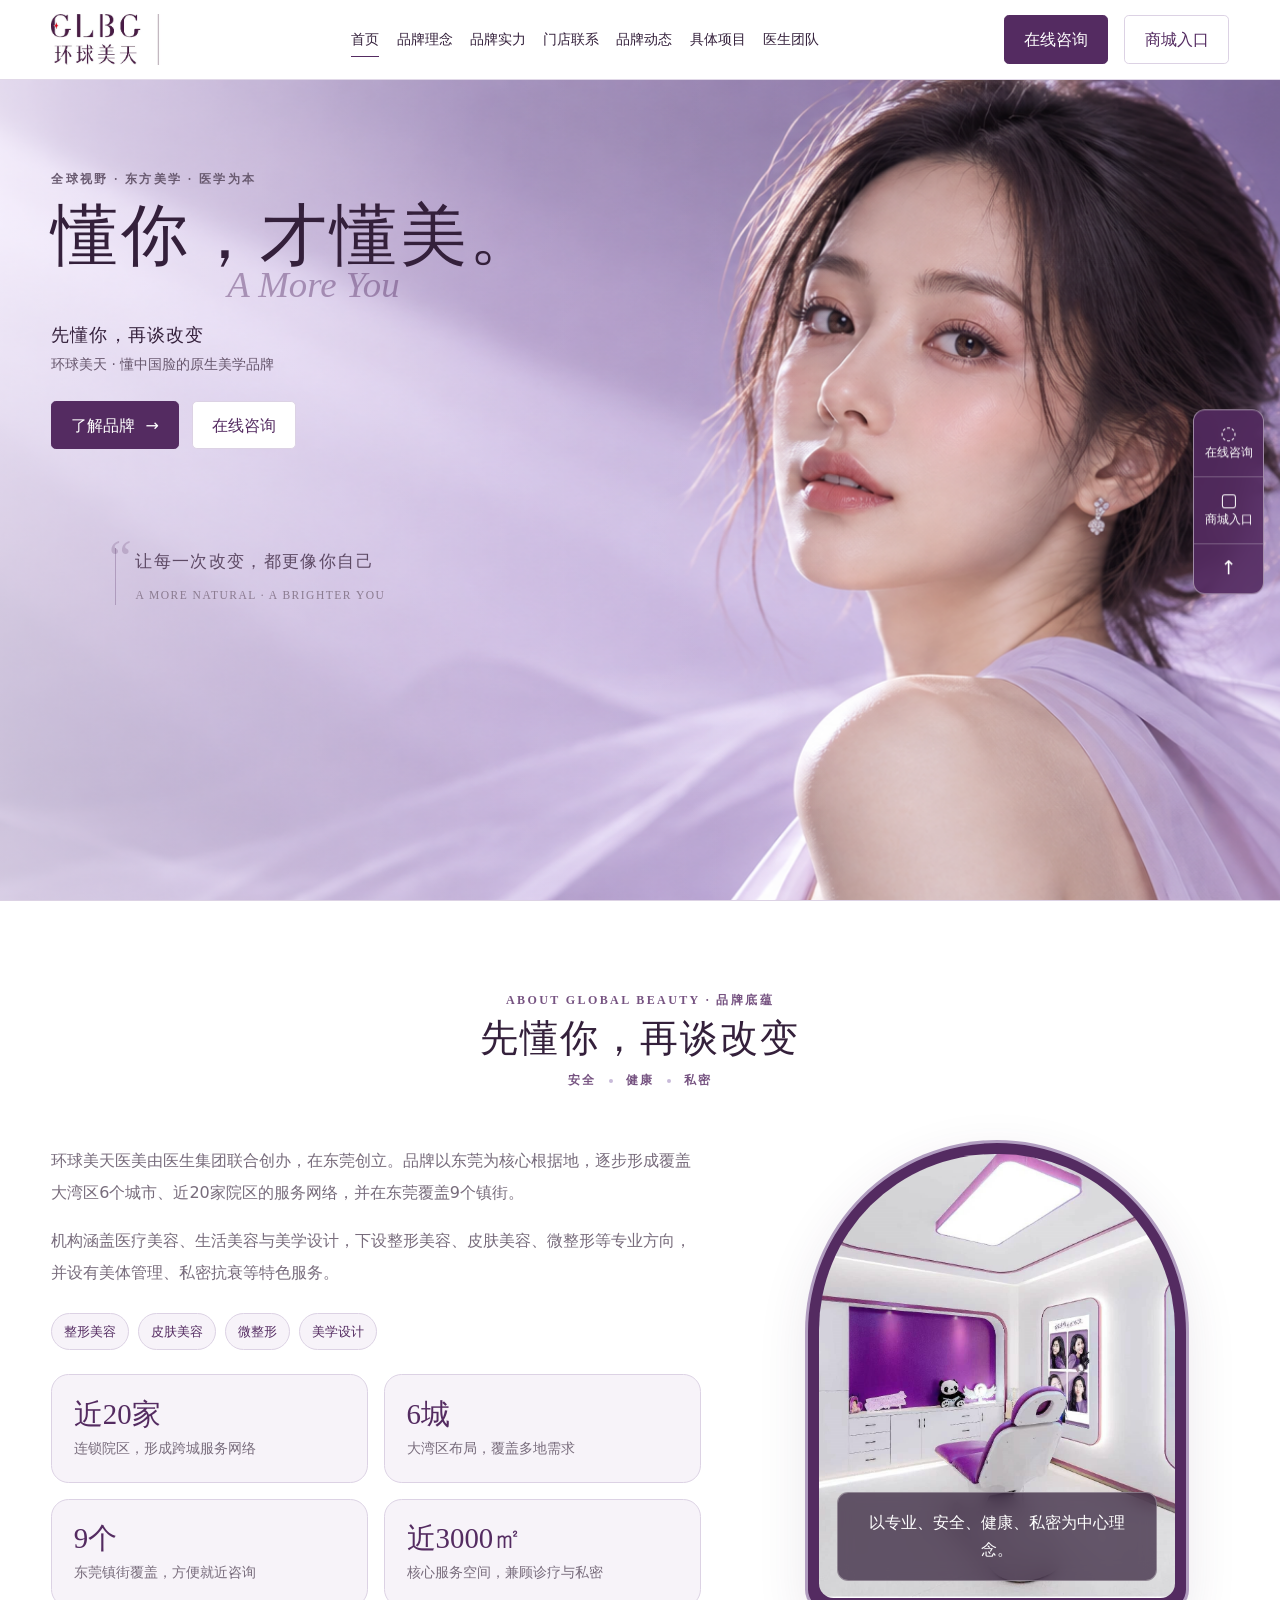
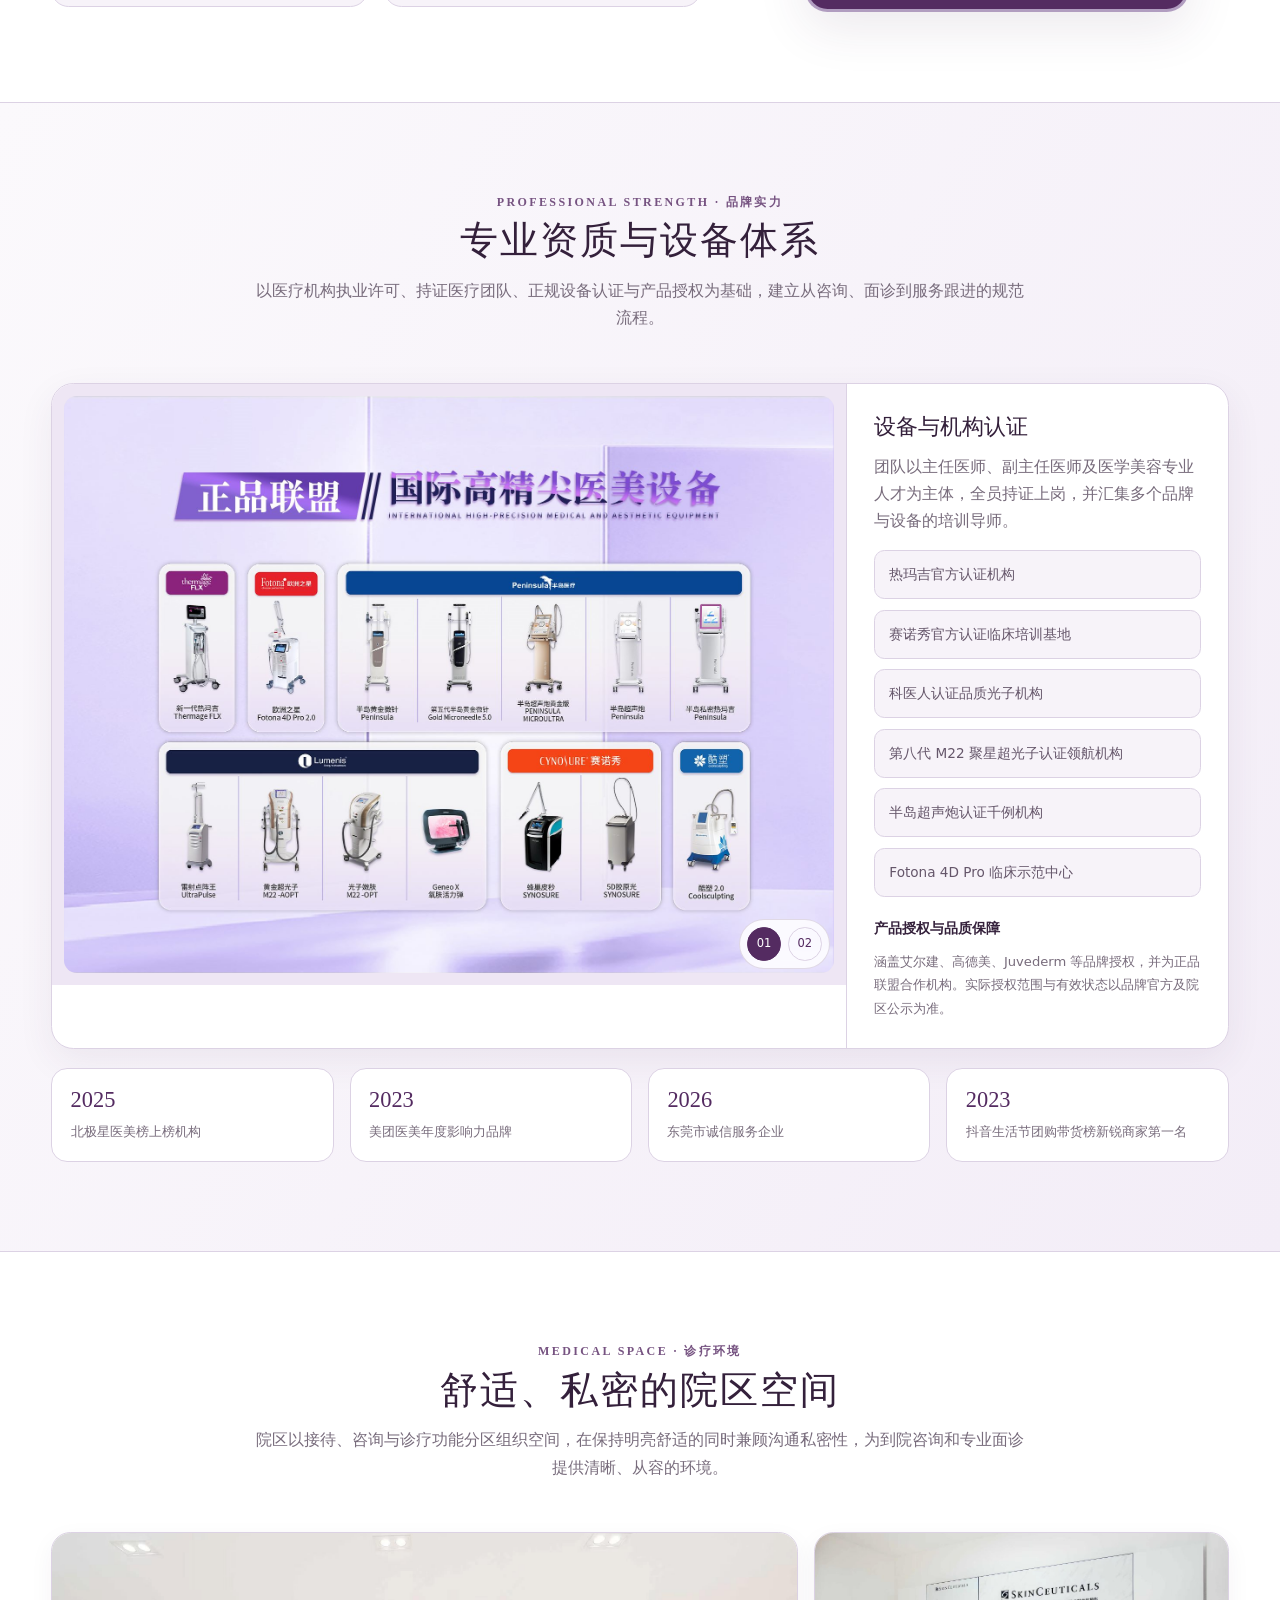
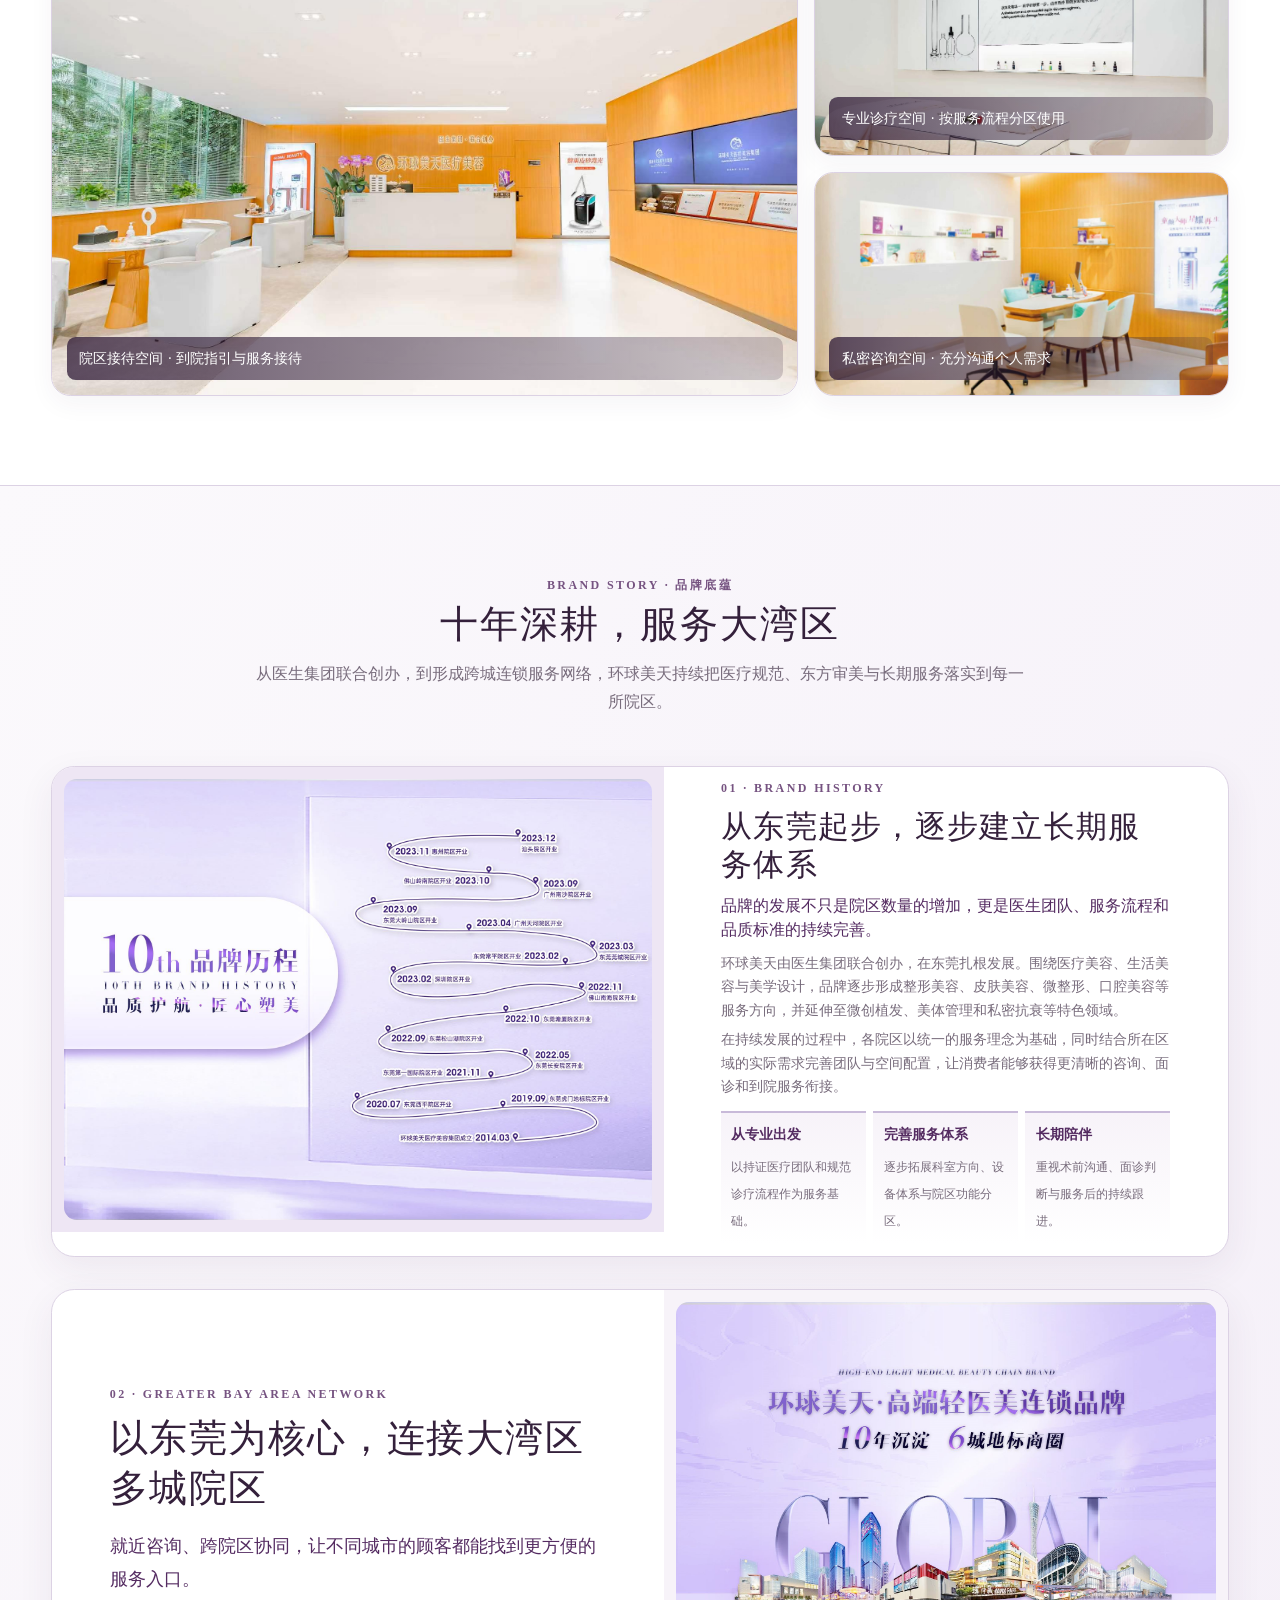
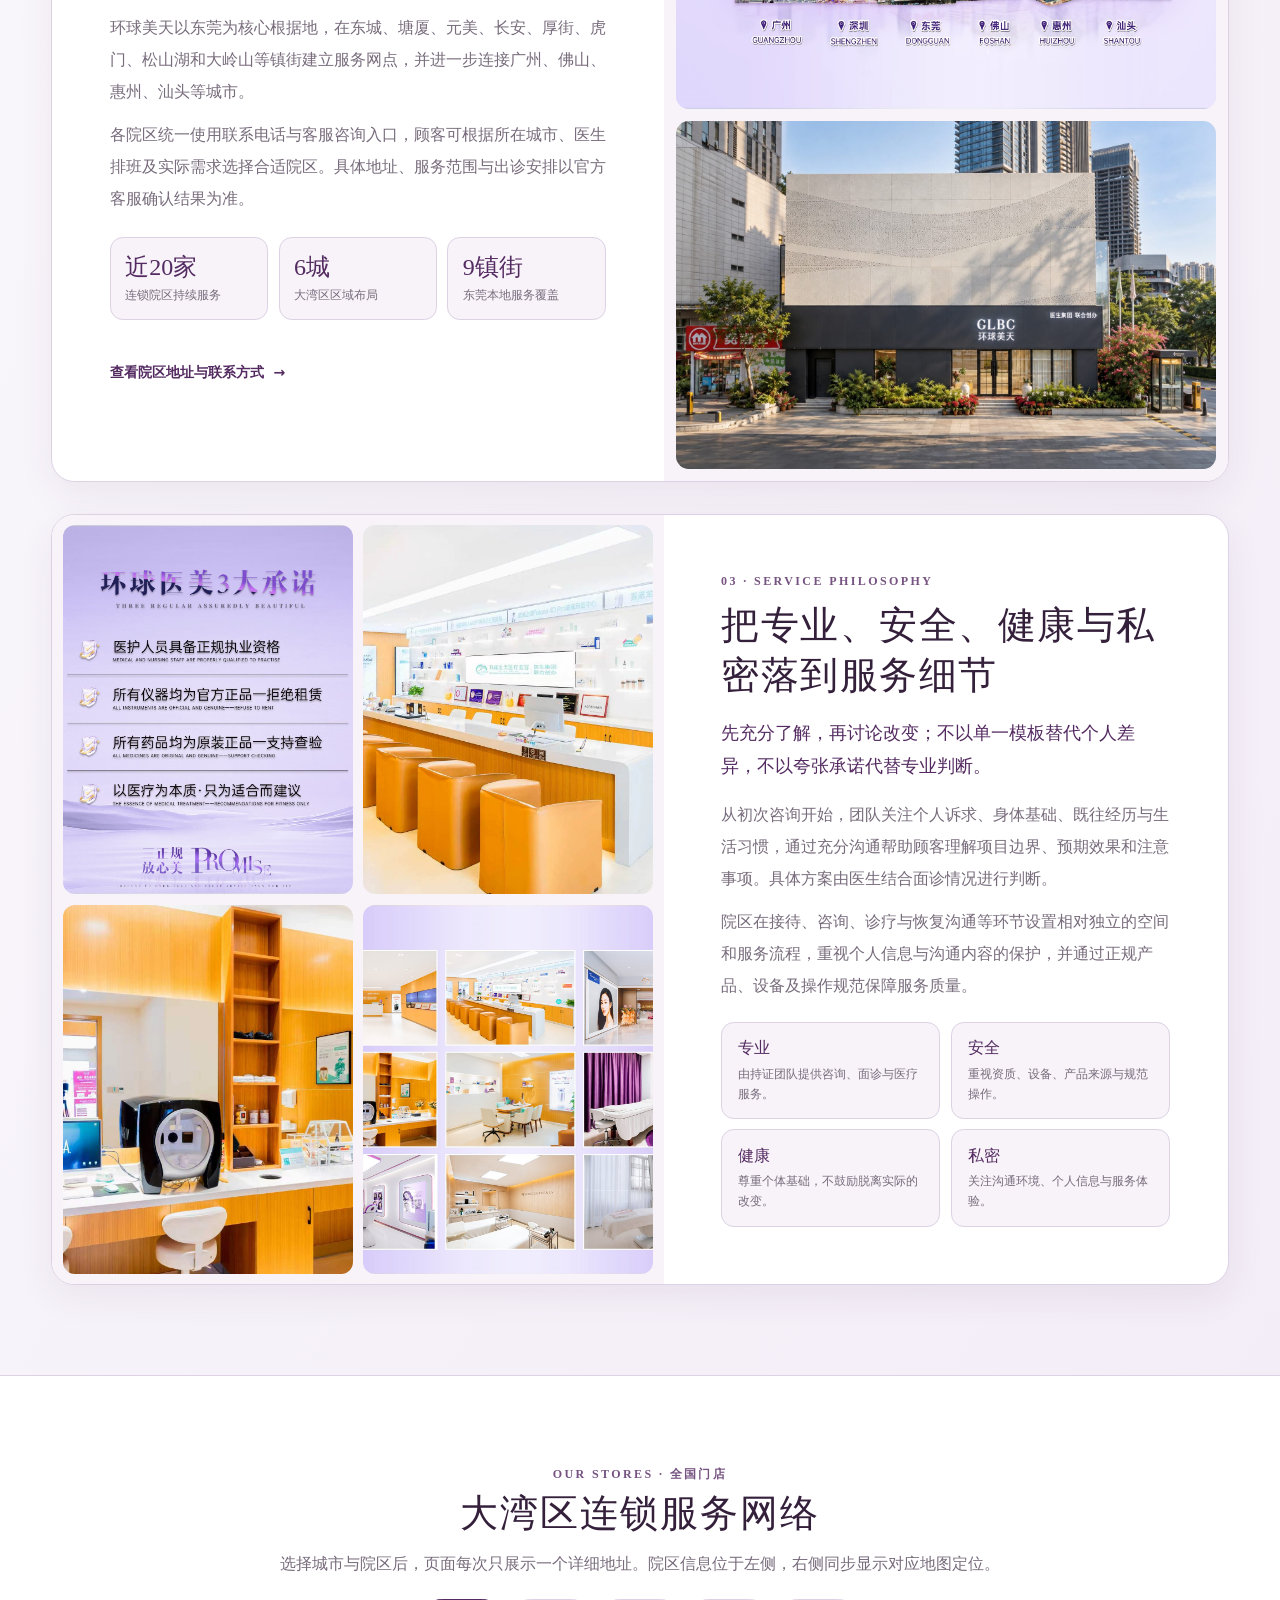
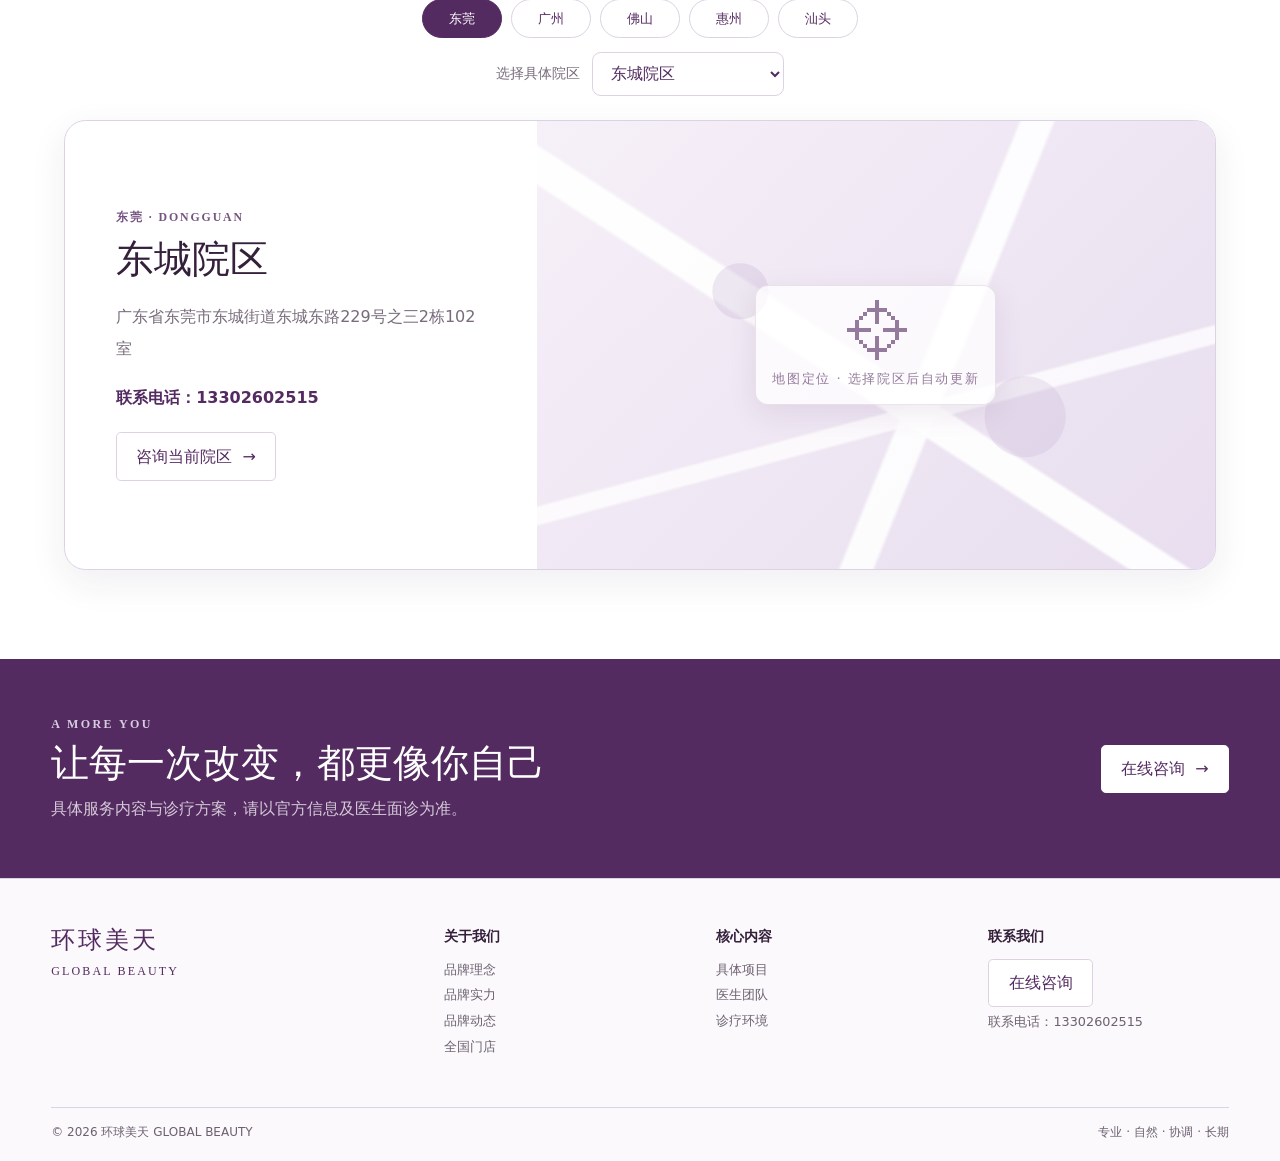
==== index.html @ a2e84531 "Update Global Beauty demo" ====
<!doctype html>
<html lang="zh-CN">
<head>
  <meta charset="utf-8">
  <meta name="viewport" content="width=device-width, initial-scale=1">
  <meta name="theme-color" content="#f6f0f8">
  <meta name="description" content="环球美天医疗美容集团官网。懂你，才懂美。">
  <title>环球美天｜懂你，才懂美</title>
  <link rel="icon" type="image/svg+xml" href="data:image/svg+xml,%3Csvg xmlns='http://www.w3.org/2000/svg' viewBox='0 0 64 64'%3E%3Crect width='64' height='64' rx='15' fill='%23542b61'/%3E%3Cpath d='M32 10c2 12 8 18 20 20-12 2-18 8-20 22-2-14-8-20-20-22 12-2 18-8 20-20Z' fill='%23fff'/%3E%3C/svg%3E">
  <style>
    :root {
      --ink:#34203b; --muted:#786c7c; --purple:#542b61; --violet:#765381;
      --lavender:#c8bad9; --line:#dcd2e4; --mist:#f7f3f9; --white:#fff;
      --shadow:0 16px 50px rgba(68,36,79,.1);
      color-scheme:light; font-family:"Microsoft YaHei","PingFang SC",system-ui,sans-serif; font-size:16px;
    }
    *{box-sizing:border-box}
    html{scroll-behavior:smooth;scroll-padding-top:5rem}
    body{margin:0;overflow-x:hidden;color:var(--ink);background:white;line-height:1.7}
    body.menu-open{overflow:hidden}
    img{display:block;width:100%}
    a{color:inherit;text-decoration:none}
    button{color:inherit;font:inherit}
    figure{margin:0}
    .shell{width:min(92vw,1420px);margin-inline:auto}
    .eyebrow{margin:0 0 .4rem;color:var(--violet);font:700 .75rem/1.5 Georgia,serif;letter-spacing:.2em;text-transform:uppercase}
    .section-title{margin:0;font:400 clamp(2rem,3.3vw,3.25rem)/1.25 "Songti SC","Noto Serif SC",SimSun,serif;letter-spacing:.05em}
    .copy{color:var(--muted);font-size:1rem}
    .section{padding:clamp(4rem,7vw,6.6rem) 0}
    .section-head{display:flex;align-items:end;justify-content:space-between;gap:2rem;margin-bottom:1.7rem}
    .section-head .copy{max-width:34rem;margin:0;text-align:right}
    .arrow{color:var(--purple);font-size:1.2rem}

    .site-header{position:sticky;top:0;z-index:50;height:5rem;background:rgba(255,255,255,.96);border-bottom:1px solid rgba(220,210,228,.85);backdrop-filter:blur(14px)}
    .header-inner{height:100%;display:flex;align-items:center;justify-content:space-between;gap:1.8rem}
    .brand{flex:0 0 7.2rem;height:3.15rem;overflow:hidden}
    .brand img{width:auto;max-width:none;height:100%;object-fit:contain;object-position:left center}
    .desktop-nav{display:flex;align-items:center;gap:clamp(.8rem,1.35vw,1.5rem);font-size:.9rem}
    .desktop-nav a{position:relative;padding:.75rem 0;white-space:nowrap;font-size:.9rem}
    .desktop-nav a::after{content:"";position:absolute;left:0;right:100%;bottom:.4rem;height:1px;background:var(--purple);transition:right .2s ease}
    .desktop-nav a:hover::after,.desktop-nav a:focus-visible::after,.desktop-nav a.active::after{right:0}
    .header-actions{display:flex;align-items:center;gap:1rem}
    .button{min-height:2.7rem;display:inline-flex;align-items:center;justify-content:center;padding:.6rem 1.2rem;background:white;border:1px solid var(--line);border-radius:.3rem;cursor:pointer;transition:transform .2s ease,background .2s ease}
    .button:hover{transform:translateY(-2px)}
    .button.primary{color:white;background:var(--purple);border-color:var(--purple)}
    .button.ghost{color:var(--purple)}
    .menu-toggle{display:none;width:2.7rem;height:2.7rem;padding:0;background:var(--purple);border:0;border-radius:50%;cursor:pointer}
    .menu-toggle span{display:block;width:1.15rem;height:1px;margin:.28rem auto;background:white}
    .mobile-nav{display:none}

    .hero{position:relative;min-height:calc(100svh - 5rem);overflow:hidden;background:#c8bad9;border-bottom:1px solid var(--line)}
    .hero-bg{position:absolute;inset:0;width:100%;height:100%;object-fit:cover;object-position:center}
    .hero::after{content:"";position:absolute;inset:0;background:linear-gradient(90deg,rgba(255,255,255,.5) 0%,rgba(255,255,255,.1) 40%,transparent 66%)}
    .hero-inner{position:relative;z-index:2;min-height:inherit;padding-top:clamp(3.4rem,7vw,7.4rem)}
    .hero-copy{width:min(45%,38rem)}
    .hero-copy .eyebrow{color:#695a70}
    .hero h1{margin:.7rem 0 0;font:400 clamp(3.1rem,5.2vw,6rem)/1.12 "Songti SC","Noto Serif SC",SimSun,serif;letter-spacing:.04em;white-space:nowrap}
    .script{display:block;margin:-.55rem 0 .3rem 11rem;color:rgba(84,43,97,.42);font:italic 2.3rem/1.1 Georgia,serif}
    .hero-lead{margin:1rem 0 .15rem;font:400 1.15rem/1.6 "Songti SC",SimSun,serif;letter-spacing:.06em}
    .hero-sub{margin:.1rem 0 1.55rem;color:#66566c;font-size:.86rem}
    .hero-actions{display:flex;flex-wrap:wrap;gap:.8rem}
    .hero-quote{position:absolute;left:clamp(4rem,5vw,6.5rem);bottom:36%;width:22rem;padding-left:1.2rem;color:#5e4a65;border-left:1px solid rgba(84,43,97,.28)}
    .hero-quote::before{content:"“";position:absolute;left:-.45rem;top:-1rem;color:rgba(84,43,97,.2);font:3.2rem/1 Georgia,serif}
    .hero-quote strong{display:block;font:400 1.05rem/1.7 "Songti SC",SimSun,serif;letter-spacing:.08em}
    .hero-quote small{display:block;margin-top:.6rem;color:#8b7b90;font:.72rem/1.6 Georgia,serif;letter-spacing:.13em}
    .floating-rail{position:fixed;z-index:30;right:1rem;top:50%;translate:0 -22%;display:grid;overflow:hidden;color:white;background:rgba(84,43,97,.9);border:1px solid rgba(255,255,255,.45);border-radius:.75rem;backdrop-filter:blur(10px)}
    .floating-rail button,.floating-rail a{width:4.3rem;min-height:4.2rem;display:grid;place-items:center;padding:.5rem;color:white;background:transparent;border:0;border-bottom:1px solid rgba(255,255,255,.25);font-size:.75rem;cursor:pointer;text-align:center}
    .floating-rail a:last-child{min-height:3rem;border:0;font-size:1.2rem}
    .rail-icon{display:block;font-size:1.15rem;line-height:1}

    .template-head{display:flex;flex-direction:column;align-items:center;max-width:48rem;margin:0 auto 3.2rem;text-align:center}
    .template-head .eyebrow{margin-bottom:.35rem}
    .template-head .section-title{font-size:clamp(2rem,3vw,3rem)}
    .template-head .copy{margin:.8rem 0 0}
    .dotline{display:flex;align-items:center;gap:.8rem;margin-top:.7rem;color:var(--violet);font:700 .72rem/1.3 Georgia,serif;letter-spacing:.18em}
    .dotline span{width:.25rem;height:.25rem;background:var(--lavender);border-radius:50%}
    .placeholder{color:#a395a8!important}
    .empty-media{background:linear-gradient(145deg,#fff,#f4eef7);border:1px solid var(--line)}

    .about{padding:clamp(4rem,7vw,6.5rem) 0;background:white}
    .about-layout{display:grid;grid-template-columns:7fr 5fr;gap:clamp(2rem,5vw,5rem);align-items:center}
    .about-copy .copy{margin:0 0 1rem;line-height:2}.about-copy .copy:last-of-type{margin-bottom:1.5rem}
    .scope-list{display:flex;flex-wrap:wrap;gap:.55rem;margin:0 0 1.5rem}.scope-list span{padding:.42rem .75rem;color:var(--purple);background:var(--mist);border:1px solid var(--line);border-radius:2rem;font-size:.8rem}
    .fact-grid{display:grid;grid-template-columns:repeat(2,1fr);gap:1rem}
    .fact-card{padding:1.35rem;background:var(--mist);border:1px solid var(--line);border-radius:1.1rem}
    .fact-card strong{display:block;color:var(--purple);font:400 1.8rem/1.2 Georgia,serif}
    .fact-card span{display:block;margin-top:.35rem;color:var(--muted);font-size:.85rem}
    .about-arch{position:relative;width:min(100%,24rem);margin-inline:auto;padding:.7rem;background:var(--purple);border:3px solid rgba(200,186,217,.8);border-radius:12rem 12rem 1.4rem 1.4rem;box-shadow:var(--shadow)}
    .about-arch img{aspect-ratio:4/5;object-fit:cover;border-radius:11rem 11rem .9rem .9rem;filter:saturate(.75)}
    .about-arch figcaption{position:absolute;right:1.8rem;bottom:1.8rem;left:1.8rem;padding:1rem;color:white;background:rgba(52,32,59,.72);border:1px solid rgba(255,255,255,.3);border-radius:.7rem;text-align:center;backdrop-filter:blur(8px)}

    .projects,.strength,.news{background:linear-gradient(120deg,#fbf9fc,#f3edf7);border-block:1px solid var(--line)}
    .projects-layout{display:grid;grid-template-columns:3fr 9fr;gap:2rem}
    .category-rail{display:flex;flex-direction:column;gap:.65rem}
    .category-item{display:flex;align-items:center;justify-content:space-between;min-height:3.3rem;padding:.75rem 1rem;background:white;border:1px solid var(--line);border-radius:.8rem;font-size:.88rem}
    .category-item.active{color:white;background:var(--purple);border-color:var(--purple)}
    .category-note{margin-top:.8rem;padding:1.2rem;color:var(--purple);background:rgba(200,186,217,.22);border:1px solid rgba(118,83,129,.25);border-radius:1rem;text-align:center}
    .category-note strong{display:block;font-size:.9rem}.category-note small{display:block;margin-top:.35rem;color:var(--muted);line-height:1.65}
    .project-grid{display:grid;grid-template-columns:repeat(3,1fr);gap:1.25rem}
    .project-card{overflow:hidden;padding:.85rem;background:white;border:1px solid var(--line);border-radius:1.2rem;box-shadow:0 8px 25px rgba(68,36,79,.04);transition:.25s ease}
    .project-card:hover{transform:translateY(-.25rem);border-color:var(--lavender);box-shadow:var(--shadow)}
    .project-card .empty-media{aspect-ratio:16/10;border-radius:.85rem}
    .project-card div:last-child{padding:.95rem .25rem .2rem}
    .project-card h3{margin:0;font:400 1.05rem/1.45 "Songti SC",SimSun,serif}
    .project-card p{margin:.3rem 0 0;color:var(--muted);font-size:.78rem}

    .doctor-grid{display:grid;grid-template-columns:repeat(3,1fr);gap:1.6rem}
    .doctor-card{padding:1.25rem;background:var(--mist);border:1px solid var(--line);border-radius:1.5rem;box-shadow:0 8px 25px rgba(68,36,79,.04)}
    .doctor-photo{aspect-ratio:3/4;background:linear-gradient(160deg,#fff,#eee5f3);border:2px solid rgba(118,83,129,.22);border-radius:8rem 8rem .85rem .85rem}
    .doctor-copy{padding:1.15rem .25rem .25rem;text-align:center}
    .doctor-copy h3{margin:0;font:400 1.25rem/1.5 "Songti SC",SimSun,serif}
    .doctor-copy p{margin:.4rem 0;color:var(--muted);font-size:.85rem}
    .doctor-tags{display:flex;justify-content:center;flex-wrap:wrap;gap:.45rem;margin-top:.8rem}
    .doctor-tags span{padding:.25rem .65rem;background:white;border:1px solid var(--line);border-radius:2rem;color:#a395a8;font-size:.75rem}

    .strength-layout{display:grid;grid-template-columns:minmax(0,1.35fr) minmax(22rem,.65fr);align-items:stretch;overflow:hidden;background:white;border:1px solid var(--line);border-radius:1.4rem;box-shadow:0 12px 36px rgba(68,36,79,.07)}
    .strength-visual{position:relative;display:grid;align-self:start;min-height:0;padding:12px;overflow:hidden;background:#eee6f4}.strength-visual img{position:static;grid-area:1/1;width:100%;height:auto;object-fit:contain;border-radius:.8rem;opacity:0;transition:opacity .65s ease}.strength-visual img.active{opacity:1}.equipment-controls{position:absolute;z-index:2;right:1rem;bottom:1rem;display:flex;gap:.45rem;padding:.45rem;background:rgba(255,255,255,.82);border:1px solid rgba(84,43,97,.16);border-radius:2rem;backdrop-filter:blur(8px)}.equipment-controls button{width:2.1rem;height:2.1rem;padding:0;color:var(--purple);background:transparent;border:1px solid var(--line);border-radius:50%;cursor:pointer;font-size:.72rem}.equipment-controls button.active{color:white;background:var(--purple);border-color:var(--purple)}
    .strength-panel{padding:1.7rem;border-left:1px solid var(--line)}.strength-panel h3{margin:0 0 .6rem;font:400 1.35rem/1.5 "Songti SC",SimSun,serif}.strength-panel>.copy{margin:0 0 1rem}.strength-panel h4{margin:1.25rem 0 .55rem;font-size:.88rem;font-weight:600}.auth-copy{margin:0;color:var(--muted);font-size:.82rem;line-height:1.8}
    .credential-list{display:grid;gap:.65rem}.credential-list span{padding:.75rem .9rem;background:var(--mist);border:1px solid var(--line);border-radius:.65rem;color:#65566a;font-size:.85rem}
    .honor-grid{display:grid;grid-template-columns:repeat(4,1fr);gap:1rem;margin-top:1.2rem}.honor-card{padding:1.15rem;background:white;border:1px solid var(--line);border-radius:1rem}.honor-card strong{display:block;color:var(--purple);font:400 1.4rem/1.2 Georgia,serif}.honor-card span{display:block;margin-top:.45rem;color:var(--muted);font-size:.82rem;line-height:1.6}

    .spaces{background:white}.space-grid{display:grid;grid-template-columns:1.8fr 1fr;grid-template-rows:repeat(2,14rem);gap:1rem}.space-card{position:relative;overflow:hidden;border:1px solid var(--line);border-radius:1.2rem;box-shadow:0 8px 25px rgba(68,36,79,.05)}.space-card:first-child{grid-row:1/3}.space-card img{height:100%;object-fit:cover;transition:transform .35s ease}.space-card:hover img{transform:scale(1.02)}.space-card figcaption{position:absolute;right:.9rem;bottom:.9rem;left:.9rem;padding:.65rem .8rem;color:white;background:linear-gradient(90deg,rgba(52,32,59,.78),rgba(52,32,59,.2));border-radius:.55rem;font-size:.85rem}

    .stores{padding:clamp(4rem,7vw,6.5rem) 0;background:white}
    .city-row{display:flex;justify-content:center;flex-wrap:wrap;gap:.55rem;margin:-1.8rem 0 2rem}
    .city-filter{min-width:5rem;padding:.48rem .95rem;color:var(--purple);background:white;border:1px solid var(--line);border-radius:2rem;cursor:pointer;text-align:center;font-size:.8rem;transition:.2s ease}
    .city-filter:hover,.city-filter:focus-visible{border-color:var(--violet)}
    .city-filter.active{color:white;background:var(--purple);border-color:var(--purple)}
    .store-switcher{display:flex;align-items:center;justify-content:center;gap:.75rem;margin:-1.15rem 0 1.5rem}.store-switcher label{color:var(--muted);font-size:.88rem}.store-switcher select{min-width:12rem;padding:.65rem 2.3rem .65rem .85rem;color:var(--purple);background:white;border:1px solid var(--line);border-radius:.55rem;font:inherit;cursor:pointer}
    .store-viewer{display:grid;grid-template-columns:minmax(19rem,.82fr) minmax(0,1.18fr);max-width:72rem;margin-inline:auto;overflow:hidden;background:white;border:1px solid var(--line);border-radius:1.35rem;box-shadow:0 12px 36px rgba(68,36,79,.08)}
    .store-copy{display:flex;flex-direction:column;justify-content:center;padding:clamp(2rem,4vw,3.8rem)}.store-city{margin:0 0 .5rem;color:var(--violet);font:700 .74rem/1.5 Georgia,serif;letter-spacing:.16em;text-transform:uppercase}.store-copy h3{margin:0 0 1rem;font:400 clamp(1.8rem,3vw,2.7rem)/1.3 "Songti SC",SimSun,serif}.store-copy address{margin:0 0 1.2rem;color:var(--muted);font-size:1rem;font-style:normal;line-height:2}.store-phone{color:var(--purple);font-weight:600}.store-copy .button{align-self:flex-start;margin-top:1.35rem}
    .store-map-wrap{position:relative;display:grid;min-height:28rem;background:linear-gradient(135deg,#f6f0f8,#e8deef)}.store-map-fallback{position:absolute;inset:0;display:grid;place-items:center;overflow:hidden;color:rgba(84,43,97,.62);background:radial-gradient(circle at 30% 38%,rgba(188,167,203,.26) 0 5%,transparent 5.2%),radial-gradient(circle at 72% 66%,rgba(188,167,203,.22) 0 7%,transparent 7.2%),linear-gradient(33deg,transparent 43%,rgba(255,255,255,.92) 43.5% 47.5%,transparent 48%),linear-gradient(112deg,transparent 56%,rgba(255,255,255,.88) 56.5% 60%,transparent 60.5%),linear-gradient(165deg,transparent 61%,rgba(255,255,255,.76) 61.5% 64%,transparent 64.5%),linear-gradient(135deg,#f6f0f8,#e8deef);text-align:center}.store-map-fallback span{position:relative;display:block;padding:.8rem 1rem;background:rgba(255,255,255,.76);border:1px solid rgba(84,43,97,.12);border-radius:.8rem;box-shadow:0 8px 28px rgba(84,43,97,.1);font-size:.82rem;letter-spacing:.12em}.store-map-fallback b{display:block;margin-bottom:.35rem;font:400 4rem/1 Georgia,serif}.store-map{position:relative;z-index:1;width:100%;height:100%;min-height:28rem;background:transparent;border:0;filter:grayscale(.2) sepia(.08) hue-rotate(225deg)}

    .fact-card,.about-arch,.project-card,.doctor-card,.strength-layout,.honor-card,.space-card,.store-viewer,.story-panel{animation:card-fade .6s cubic-bezier(.16,1,.3,1) both;transition:transform .25s ease,box-shadow .25s ease,border-color .25s ease}
    @keyframes card-fade{from{opacity:0}to{opacity:1}}
    @media(hover:hover){.fact-card:hover,.about-arch:hover,.project-card:hover,.doctor-card:hover,.strength-layout:hover,.honor-card:hover,.space-card:hover,.store-viewer:hover,.story-panel:hover{transform:translateY(-4px);border-color:var(--lavender);box-shadow:0 22px 55px rgba(68,36,79,.18)}}

    .story-stack{display:grid;gap:2rem}
    .story-panel{display:grid;grid-template-columns:minmax(0,1.04fr) minmax(0,.96fr);overflow:hidden;background:white;border:1px solid var(--line);border-radius:1.45rem;box-shadow:0 12px 36px rgba(68,36,79,.07)}
    .story-panel.reverse .story-visual{order:2}
    .story-visual{min-height:34rem;overflow:hidden;background:#eee6f4}.story-visual>img{height:100%;object-fit:cover}.story-contain{align-self:start;min-height:0;padding:12px;background:#eee6f4}.story-contain>img{width:100%;height:auto;object-fit:contain;border-radius:.8rem}.story-contain+.story-copy{padding-block:12px}.story-contain+.story-copy h3{margin-bottom:.55rem;font-size:clamp(1.85rem,2.45vw,2.45rem);line-height:1.22}.story-contain+.story-copy .story-lead{margin-bottom:.55rem;font-size:1rem;line-height:1.55}.story-contain+.story-copy .copy{margin:.4rem 0;font-size:.86rem;line-height:1.7}.story-contain+.story-copy .story-steps{gap:.45rem;margin-top:.75rem}.story-contain+.story-copy .story-step{padding:.65rem}.story-contain+.story-copy .story-step span{font-size:.72rem;line-height:1.5}
    .story-duo{display:grid;grid-template-rows:1.08fr .92fr;gap:.75rem;padding:.75rem;background:var(--mist)}.story-duo img{min-height:0;border-radius:.8rem}.story-duo img:first-child{object-fit:contain;background:#eee6f4}
    .story-gallery{display:grid;grid-template-columns:1fr 1fr;grid-template-rows:1fr 1fr;gap:.65rem;padding:.65rem;background:var(--mist)}.story-gallery img{min-height:0;border-radius:.75rem}
    .story-copy{align-self:center;padding:clamp(2rem,4.5vw,4.4rem)}.story-copy .eyebrow{margin-bottom:.7rem}.story-copy h3{margin:0 0 1rem;font:400 clamp(1.9rem,3vw,3rem)/1.3 "Songti SC","Noto Serif SC",SimSun,serif;letter-spacing:.04em}.story-copy .copy{margin:.7rem 0;line-height:2}.story-lead{margin:0 0 1rem;color:var(--purple);font:400 1.14rem/1.8 "Songti SC",SimSun,serif}
    .story-metrics{display:grid;grid-template-columns:repeat(3,1fr);gap:.65rem;margin:1.4rem 0}.story-metric{padding:.9rem;background:var(--mist);border:1px solid var(--line);border-radius:.8rem}.story-metric strong{display:block;color:var(--purple);font:400 1.5rem/1.2 Georgia,serif}.story-metric span{display:block;margin-top:.3rem;color:var(--muted);font-size:.75rem;line-height:1.5}
    .story-steps{display:grid;grid-template-columns:repeat(3,1fr);gap:.65rem;margin-top:1.35rem}.story-step{padding:1rem;border-top:2px solid var(--lavender);background:linear-gradient(180deg,var(--mist),white)}.story-step b{display:block;margin-bottom:.35rem;color:var(--purple);font-size:.85rem}.story-step span{color:var(--muted);font-size:.78rem;line-height:1.65}
    .principle-grid{display:grid;grid-template-columns:1fr 1fr;gap:.65rem;margin-top:1.25rem}.principle{padding:.9rem 1rem;background:var(--mist);border:1px solid var(--line);border-radius:.8rem}.principle strong{display:block;color:var(--purple);font:400 1rem/1.4 "Songti SC",SimSun,serif}.principle span{display:block;margin-top:.25rem;color:var(--muted);font-size:.78rem;line-height:1.6}
    .story-link{display:inline-flex;align-items:center;gap:.6rem;margin-top:1.2rem;color:var(--purple);font-size:.88rem;font-weight:600}.story-link::after{content:"→";transition:translate .2s ease}.story-link:hover::after{translate:.3rem 0}
    .closing-banner{padding:3.5rem 0;color:white;background:var(--purple)}
    .closing-inner{display:flex;align-items:center;justify-content:space-between;gap:2rem}
    .closing-banner h2{margin:.3rem 0;font:400 clamp(1.7rem,3vw,2.6rem)/1.35 "Songti SC",SimSun,serif}.closing-banner p{margin:0;color:rgba(255,255,255,.75)}
    .closing-banner .button{color:var(--purple);background:white;border-color:white}

    footer{color:#6d6171;background:#fbf9fc;border-top:1px solid var(--line)}
    .footer-main{display:grid;grid-template-columns:1.2fr repeat(3,.8fr);gap:2rem;padding:2.8rem 0}
    .footer-brand{color:var(--purple);font:400 1.5rem/1.4 "Songti SC",SimSun,serif;letter-spacing:.12em}
    .footer-brand small{display:block;margin-top:.35rem;font:.75rem/1.4 Georgia,serif;letter-spacing:.18em}
    .footer-group h3{margin:0 0 .65rem;color:var(--ink);font-size:.9rem}
    .footer-group a,.footer-group span{display:block;margin:.25rem 0;font-size:.8rem}
    .copyright{display:flex;justify-content:space-between;gap:1rem;padding:.9rem 0 1.2rem;border-top:1px solid var(--line);font-size:.75rem}

    dialog{width:min(92vw,31rem);padding:0;color:var(--ink);background:white;border:1px solid var(--line);border-radius:1rem;box-shadow:0 28px 90px rgba(29,16,37,.28)}
    dialog::backdrop{background:rgba(47,28,52,.45);backdrop-filter:blur(4px)}
    .dialog-inner{padding:1.6rem}.dialog-top{display:flex;align-items:center;justify-content:space-between}.dialog-top h2{margin:0;font:400 1.5rem/1.4 "Songti SC",SimSun,serif}.dialog-close{width:2.3rem;height:2.3rem;color:var(--purple);background:var(--mist);border:1px solid var(--line);border-radius:50%;cursor:pointer}.dialog-inner p{color:var(--muted)}.dialog-phone{display:inline-block;margin:.15rem 0 1rem;color:var(--purple);font:600 1.25rem/1.4 Georgia,serif}.dialog-note{padding:.9rem;background:var(--mist);border:1px solid var(--line);font-size:.82rem}

    @media(max-width:1100px){
      .desktop-nav,.header-actions{display:none}.menu-toggle{display:block}
      .mobile-nav{position:fixed;z-index:45;inset:5rem 0 auto;display:grid;padding:1rem 4vw 1.3rem;background:white;border-bottom:1px solid var(--line);box-shadow:var(--shadow);translate:0 -130%;opacity:0;pointer-events:none;transition:.25s ease}
      .mobile-nav.open{translate:0;opacity:1;pointer-events:auto}.mobile-nav a,.mobile-nav button{padding:.78rem 0;background:none;border:0;border-bottom:1px solid #eee7f2;text-align:left}
      .hero-copy{width:52%}.hero-quote{display:none}.projects-layout{grid-template-columns:1fr}.category-rail{display:grid;grid-template-columns:repeat(3,1fr)}.category-note{display:none}.project-grid{grid-template-columns:repeat(3,1fr)}.doctor-grid{grid-template-columns:repeat(3,1fr)}.about-layout{grid-template-columns:1fr 1fr}.strength-layout{grid-template-columns:1fr}.strength-visual{min-height:0}.strength-panel{border-top:1px solid var(--line);border-left:0}.honor-grid{grid-template-columns:repeat(2,1fr)}.story-panel{grid-template-columns:1fr}.story-panel.reverse .story-visual{order:0}.story-visual{min-height:28rem}.story-contain{min-height:0}.story-contain>img{width:100%;margin-left:0}.store-viewer{grid-template-columns:1fr}.store-map-wrap,.store-map{min-height:24rem}.floating-rail{display:none}
    }
    @media(max-width:720px){
      .site-header{height:4.35rem}.brand{flex-basis:6.4rem;height:2.7rem}.mobile-nav{inset-block-start:4.35rem}html{scroll-padding-top:4.35rem}
      .hero{min-height:calc(100svh - 4.35rem)}.hero-bg{object-position:64% center}.hero::after{background:linear-gradient(90deg,rgba(255,255,255,.9),rgba(255,255,255,.48) 55%,rgba(255,255,255,.08))}.hero-inner{padding-top:3.3rem}.hero-copy{width:88%}.hero h1{font-size:clamp(2rem,8.6vw,2.55rem);letter-spacing:.01em}.script{margin:.15rem 0 .4rem 4.8rem;font-size:1.6rem}.hero-lead{font-size:1rem}.hero-sub{font-size:.78rem}.hero-quote{display:none}
      .section{padding-block:3.8rem}.template-head{margin-bottom:2.2rem}.about-layout{grid-template-columns:1fr}.about-copy{order:2}.about-arch{order:1;width:min(82vw,22rem)}.category-rail{display:flex;flex-direction:row;overflow-x:auto;padding-bottom:.35rem;scrollbar-width:none}.category-item{min-width:9.5rem}.project-grid{grid-template-columns:1fr 1fr}.doctor-grid{grid-template-columns:1fr}.doctor-card{width:min(100%,24rem);margin-inline:auto}.strength-layout{grid-template-columns:1fr}.strength-visual{min-height:0;padding:8px}.strength-visual img{aspect-ratio:auto}.strength-panel{padding:1.25rem}.honor-grid{grid-template-columns:1fr 1fr}.space-grid{display:grid;grid-template-columns:1fr;grid-template-rows:auto}.space-card:first-child{grid-row:auto}.space-card{aspect-ratio:4/3}.story-stack{gap:1.2rem}.story-visual{min-height:0}.story-contain{padding:8px}.story-contain+.story-copy{padding-block:1.45rem}.story-visual>img{aspect-ratio:4/3}.story-copy{padding:1.45rem}.story-copy h3{font-size:1.8rem}.story-steps{grid-template-columns:1fr}.story-metrics{gap:.45rem}.story-metric{padding:.7rem}.story-metric strong{font-size:1.25rem}.story-gallery{grid-template-columns:1fr 1fr;grid-template-rows:auto}.story-gallery img:first-child{grid-column:1/-1;grid-row:auto}.story-gallery img:last-child{grid-column:1/-1;aspect-ratio:16/8}.principle-grid{grid-template-columns:1fr}.store-switcher{align-items:stretch;flex-direction:column;margin-top:-.7rem}.store-switcher select{width:100%}.store-copy{padding:1.5rem}.store-map-wrap,.store-map{min-height:19rem}.closing-inner{align-items:flex-start;flex-direction:column}.footer-main{grid-template-columns:1fr 1fr}.footer-brand{grid-column:1/-1}.copyright{flex-direction:column}
    }
    @media(prefers-reduced-motion:reduce){*,*::before,*::after{scroll-behavior:auto!important;transition-duration:.01ms!important;animation-duration:.01ms!important;animation-iteration-count:1!important}}
  </style>
</head>
<body>
  <header class="site-header"><div class="shell header-inner">
    <a class="brand" href="#home" aria-label="环球美天首页"><img src="assets/logo-purple.jpg" alt="GLBG 环球美天"></a>
    <nav class="desktop-nav" aria-label="主导航"><a class="active" href="#home">首页</a><a href="#about">品牌理念</a><a href="#strength">品牌实力</a><a href="#stores">门店联系</a><a href="#news">品牌动态</a><a href="projects.html">具体项目</a><a href="doctors.html">医生团队</a></nav>
    <div class="header-actions"><button class="button primary" type="button" data-consult>在线咨询</button><button class="button ghost" type="button" data-shop>商城入口</button></div>
    <button class="menu-toggle" type="button" aria-label="打开导航" aria-expanded="false"><span></span><span></span><span></span></button>
  </div></header>
  <nav class="mobile-nav" aria-label="移动端导航"><a href="#home">首页</a><a href="#about">品牌理念</a><a href="#strength">品牌实力</a><a href="#stores">全国门店</a><a href="#news">品牌动态</a><a href="projects.html">具体项目</a><a href="doctors.html">医生团队</a><button type="button" data-consult>在线咨询</button></nav>

  <main>
    <section class="hero" id="home" aria-label="环球美天品牌首屏">
      <img class="hero-bg" src="assets/hero-portrait.png" alt="环球美天浅紫色品牌人物形象" fetchpriority="high">
      <div class="shell hero-inner">
        <div class="hero-copy"><p class="eyebrow">全球视野 · 东方美学 · 医学为本</p><h1>懂你，才懂美。</h1><span class="script">A More You</span><p class="hero-lead">先懂你，再谈改变</p><p class="hero-sub">环球美天 · 懂中国脸的原生美学品牌</p><div class="hero-actions"><a class="button primary" href="#about">了解品牌&nbsp; →</a><button class="button ghost" type="button" data-consult>在线咨询</button></div></div>
        <aside class="hero-quote"><strong>让每一次改变，都更像你自己</strong><small>A MORE NATURAL · A BRIGHTER YOU</small></aside>
      </div>
    </section>

    <aside class="floating-rail" aria-label="快捷操作"><button type="button" data-consult><span><span class="rail-icon">◌</span>在线咨询</span></button><button type="button" data-shop><span><span class="rail-icon">▢</span>商城入口</span></button><a href="#home" aria-label="返回顶部">↑</a></aside>

    <section class="about" id="about"><div class="shell">
      <header class="template-head"><p class="eyebrow">About Global Beauty · 品牌底蕴</p><h2 class="section-title">先懂你，再谈改变</h2><div class="dotline">安全<span></span>健康<span></span>私密</div></header>
      <div class="about-layout"><div class="about-copy"><p class="copy">环球美天医美由医生集团联合创办，在东莞创立。品牌以东莞为核心根据地，逐步形成覆盖大湾区6个城市、近20家院区的服务网络，并在东莞覆盖9个镇街。</p><p class="copy">机构涵盖医疗美容、生活美容与美学设计，下设整形美容、皮肤美容、微整形等专业方向，并设有美体管理、私密抗衰等特色服务。</p><div class="scope-list" aria-label="服务领域"><span>整形美容</span><span>皮肤美容</span><span>微整形</span><span>美学设计</span></div><div class="fact-grid"><div class="fact-card"><strong>近20家</strong><span>连锁院区，形成跨城服务网络</span></div><div class="fact-card"><strong>6城</strong><span>大湾区布局，覆盖多地需求</span></div><div class="fact-card"><strong>9个</strong><span>东莞镇街覆盖，方便就近咨询</span></div><div class="fact-card"><strong>近3000㎡</strong><span>核心服务空间，兼顾诊疗与私密</span></div></div></div><figure class="about-arch"><img src="assets/purple-room.jpg" alt="环球美天品牌空间" loading="lazy"><figcaption>以专业、安全、健康、私密为中心理念。</figcaption></figure></div>
    </div></section>

    <section class="section strength" id="strength"><div class="shell"><header class="template-head"><p class="eyebrow">Professional Strength · 品牌实力</p><h2 class="section-title">专业资质与设备体系</h2><p class="copy">以医疗机构执业许可、持证医疗团队、正规设备认证与产品授权为基础，建立从咨询、面诊到服务跟进的规范流程。</p></header><div class="strength-layout">
      <figure class="strength-visual equipment-slider" aria-label="环球美天设备体系轮播"><img class="equipment-slide active" src="assets/equipment-01.jpg" alt="环球美天国际医美设备体系第一组" loading="lazy"><img class="equipment-slide" src="assets/equipment-02.jpg" alt="环球美天国际医美设备体系第二组" loading="lazy"><figcaption class="equipment-controls" aria-label="切换设备图片"><button class="active" type="button" aria-label="显示第一张设备图片" aria-pressed="true">01</button><button type="button" aria-label="显示第二张设备图片" aria-pressed="false">02</button></figcaption></figure>
      <article class="strength-panel"><h3>设备与机构认证</h3><p class="copy">团队以主任医师、副主任医师及医学美容专业人才为主体，全员持证上岗，并汇集多个品牌与设备的培训导师。</p><div class="credential-list"><span>热玛吉官方认证机构</span><span>赛诺秀官方认证临床培训基地</span><span>科医人认证品质光子机构</span><span>第八代 M22 聚星超光子认证领航机构</span><span>半岛超声炮认证千例机构</span><span>Fotona 4D Pro 临床示范中心</span></div><h4>产品授权与品质保障</h4><p class="auth-copy">涵盖艾尔建、高德美、Juvederm 等品牌授权，并为正品联盟合作机构。实际授权范围与有效状态以品牌官方及院区公示为准。</p></article>
    </div><div class="honor-grid"><article class="honor-card"><strong>2025</strong><span>北极星医美榜上榜机构</span></article><article class="honor-card"><strong>2023</strong><span>美团医美年度影响力品牌</span></article><article class="honor-card"><strong>2026</strong><span>东莞市诚信服务企业</span></article><article class="honor-card"><strong>2023</strong><span>抖音生活节团购带货榜新锐商家第一名</span></article></div></div></section>

    <section class="section spaces" id="spaces"><div class="shell"><header class="template-head"><p class="eyebrow">Medical Space · 诊疗环境</p><h2 class="section-title">舒适、私密的院区空间</h2><p class="copy">院区以接待、咨询与诊疗功能分区组织空间，在保持明亮舒适的同时兼顾沟通私密性，为到院咨询和专业面诊提供清晰、从容的环境。</p></header><div class="space-grid"><figure class="space-card"><img src="assets/clinic-lobby.jpg" alt="环球美天院区接待空间" loading="lazy"><figcaption>院区接待空间 · 到院指引与服务接待</figcaption></figure><figure class="space-card"><img src="assets/clinic-treatment.jpg" alt="环球美天诊疗空间" loading="lazy"><figcaption>专业诊疗空间 · 按服务流程分区使用</figcaption></figure><figure class="space-card"><img src="assets/clinic-consult.jpg" alt="环球美天咨询空间" loading="lazy"><figcaption>私密咨询空间 · 充分沟通个人需求</figcaption></figure></div></div></section>

    <section class="section news" id="news"><div class="shell"><header class="template-head"><p class="eyebrow">Brand Story · 品牌底蕴</p><h2 class="section-title">十年深耕，服务大湾区</h2><p class="copy">从医生集团联合创办，到形成跨城连锁服务网络，环球美天持续把医疗规范、东方审美与长期服务落实到每一所院区。</p></header><div class="story-stack">
      <article class="story-panel"><figure class="story-visual story-contain"><img src="assets/brand-history.jpg" alt="环球美天十年品牌历程时间轴" loading="lazy"></figure><div class="story-copy"><p class="eyebrow">01 · Brand History</p><h3>从东莞起步，逐步建立长期服务体系</h3><p class="story-lead">品牌的发展不只是院区数量的增加，更是医生团队、服务流程和品质标准的持续完善。</p><p class="copy">环球美天由医生集团联合创办，在东莞扎根发展。围绕医疗美容、生活美容与美学设计，品牌逐步形成整形美容、皮肤美容、微整形、口腔美容等服务方向，并延伸至微创植发、美体管理和私密抗衰等特色领域。</p><p class="copy">在持续发展的过程中，各院区以统一的服务理念为基础，同时结合所在区域的实际需求完善团队与空间配置，让消费者能够获得更清晰的咨询、面诊和到院服务衔接。</p><div class="story-steps"><div class="story-step"><b>从专业出发</b><span>以持证医疗团队和规范诊疗流程作为服务基础。</span></div><div class="story-step"><b>完善服务体系</b><span>逐步拓展科室方向、设备体系与院区功能分区。</span></div><div class="story-step"><b>长期陪伴</b><span>重视术前沟通、面诊判断与服务后的持续跟进。</span></div></div></div></article>

      <article class="story-panel reverse"><figure class="story-visual story-duo"><img src="assets/brand-cities.jpg" alt="环球美天大湾区城市连锁布局" loading="lazy"><img src="assets/clinic-exterior.jpg" alt="环球美天院区外观" loading="lazy"></figure><div class="story-copy"><p class="eyebrow">02 · Greater Bay Area Network</p><h3>以东莞为核心，连接大湾区多城院区</h3><p class="story-lead">就近咨询、跨院区协同，让不同城市的顾客都能找到更方便的服务入口。</p><p class="copy">环球美天以东莞为核心根据地，在东城、塘厦、元美、长安、厚街、虎门、松山湖和大岭山等镇街建立服务网点，并进一步连接广州、佛山、惠州、汕头等城市。</p><p class="copy">各院区统一使用联系电话与客服咨询入口，顾客可根据所在城市、医生排班及实际需求选择合适院区。具体地址、服务范围与出诊安排以官方客服确认结果为准。</p><div class="story-metrics"><div class="story-metric"><strong>近20家</strong><span>连锁院区持续服务</span></div><div class="story-metric"><strong>6城</strong><span>大湾区区域布局</span></div><div class="story-metric"><strong>9镇街</strong><span>东莞本地服务覆盖</span></div></div><a class="story-link" href="#stores">查看院区地址与联系方式</a></div></article>

      <article class="story-panel"><figure class="story-visual story-gallery"><img src="assets/promise.jpg" alt="环球美天三大承诺" loading="lazy"><img src="assets/clinic-reception.jpg" alt="环球美天院区接待与产品展示空间" loading="lazy"><img src="assets/clinic-display.jpg" alt="环球美天院区设备与护理展示空间" loading="lazy"><img src="assets/clinic-gallery.jpg" alt="环球美天多个院区空间合集" loading="lazy"></figure><div class="story-copy"><p class="eyebrow">03 · Service Philosophy</p><h3>把专业、安全、健康与私密落到服务细节</h3><p class="story-lead">先充分了解，再讨论改变；不以单一模板替代个人差异，不以夸张承诺代替专业判断。</p><p class="copy">从初次咨询开始，团队关注个人诉求、身体基础、既往经历与生活习惯，通过充分沟通帮助顾客理解项目边界、预期效果和注意事项。具体方案由医生结合面诊情况进行判断。</p><p class="copy">院区在接待、咨询、诊疗与恢复沟通等环节设置相对独立的空间和服务流程，重视个人信息与沟通内容的保护，并通过正规产品、设备及操作规范保障服务质量。</p><div class="principle-grid"><div class="principle"><strong>专业</strong><span>由持证团队提供咨询、面诊与医疗服务。</span></div><div class="principle"><strong>安全</strong><span>重视资质、设备、产品来源与规范操作。</span></div><div class="principle"><strong>健康</strong><span>尊重个体基础，不鼓励脱离实际的改变。</span></div><div class="principle"><strong>私密</strong><span>关注沟通环境、个人信息与服务体验。</span></div></div></div></article>
    </div></div></section>

    <section class="stores" id="stores"><div class="shell"><header class="template-head"><p class="eyebrow">Our Stores · 全国门店</p><h2 class="section-title">大湾区连锁服务网络</h2><p class="copy">选择城市与院区后，页面每次只展示一个详细地址。院区信息位于左侧，右侧同步显示对应地图定位。</p></header><div class="city-row" aria-label="服务城市"><button class="city-filter active" type="button" data-city-filter="东莞" aria-pressed="true">东莞</button><button class="city-filter" type="button" data-city-filter="广州" aria-pressed="false">广州</button><button class="city-filter" type="button" data-city-filter="佛山" aria-pressed="false">佛山</button><button class="city-filter" type="button" data-city-filter="惠州" aria-pressed="false">惠州</button><button class="city-filter" type="button" data-city-filter="汕头" aria-pressed="false">汕头</button></div><div class="store-switcher"><label for="store-select">选择具体院区</label><select id="store-select" aria-label="选择具体院区"></select></div><article class="store-viewer"><div class="store-copy"><p class="store-city" id="store-city">东莞 · DONGGUAN</p><h3 id="store-name">东城院区</h3><address id="store-address">广东省东莞市东城街道东城东路229号之三2栋102室</address><a class="store-phone" href="tel:13302602515">联系电话：13302602515</a><button class="button ghost" id="store-consult" type="button" data-consult="东城院区咨询">咨询当前院区&nbsp; →</button></div><div class="store-map-wrap"><div class="store-map-fallback" aria-hidden="true"><span><b>⌖</b>地图定位 · 选择院区后自动更新</span></div><iframe class="store-map" id="store-map" title="东城院区地图定位" src="https://www.openstreetmap.org/export/embed.html?bbox=113.765%2C23.015%2C113.815%2C23.055&amp;layer=mapnik&amp;marker=23.035%2C113.790" loading="eager" referrerpolicy="no-referrer-when-downgrade"></iframe></div></article></div></section>

    <section class="closing-banner"><div class="shell closing-inner"><div><p class="eyebrow" style="color:#d8cce0">A More You</p><h2>让每一次改变，都更像你自己</h2><p>具体服务内容与诊疗方案，请以官方信息及医生面诊为准。</p></div><button class="button" type="button" data-consult>在线咨询&nbsp; →</button></div></section>
  </main>

  <footer><div class="shell footer-main"><div class="footer-brand">环球美天<small>GLOBAL BEAUTY</small></div><div class="footer-group"><h3>关于我们</h3><a href="#about">品牌理念</a><a href="#strength">品牌实力</a><a href="#news">品牌动态</a><a href="#stores">全国门店</a></div><div class="footer-group"><h3>核心内容</h3><a href="projects.html">具体项目</a><a href="doctors.html">医生团队</a><a href="#spaces">诊疗环境</a></div><div class="footer-group"><h3>联系我们</h3><button class="button ghost" type="button" data-consult>在线咨询</button><a href="tel:13302602515">联系电话：13302602515</a></div></div><div class="shell copyright"><span>© 2026 环球美天 GLOBAL BEAUTY</span><span>专业 · 自然 · 协调 · 长期</span></div></footer>

  <dialog id="info-dialog" aria-labelledby="dialog-title"><div class="dialog-inner"><div class="dialog-top"><h2 id="dialog-title">在线咨询</h2><button class="dialog-close" type="button" aria-label="关闭">×</button></div><p id="dialog-copy">欢迎咨询环球美天。</p><a class="dialog-phone" href="tel:13302602515">13302602515</a><div class="dialog-note">点击号码即可拨打，具体服务请以官方客服回复为准。</div></div></dialog>
  <script>
    const menuButton=document.querySelector('.menu-toggle');const mobileNav=document.querySelector('.mobile-nav');
    const closeMenu=()=>{mobileNav.classList.remove('open');menuButton.setAttribute('aria-expanded','false');menuButton.setAttribute('aria-label','打开导航');document.body.classList.remove('menu-open')};
    menuButton.addEventListener('click',()=>{const open=!mobileNav.classList.contains('open');mobileNav.classList.toggle('open',open);menuButton.setAttribute('aria-expanded',String(open));menuButton.setAttribute('aria-label',open?'关闭导航':'打开导航');document.body.classList.toggle('menu-open',open)});
    mobileNav.querySelectorAll('a').forEach(link=>link.addEventListener('click',closeMenu));
    const equipmentSlider=document.querySelector('.equipment-slider');const equipmentSlides=[...document.querySelectorAll('.equipment-slide')];const equipmentButtons=[...document.querySelectorAll('.equipment-controls button')];let equipmentIndex=0;let equipmentTimer;
    const showEquipment=index=>{equipmentIndex=(index+equipmentSlides.length)%equipmentSlides.length;equipmentSlides.forEach((slide,i)=>slide.classList.toggle('active',i===equipmentIndex));equipmentButtons.forEach((button,i)=>{const active=i===equipmentIndex;button.classList.toggle('active',active);button.setAttribute('aria-pressed',String(active))})};
    const startEquipment=()=>{if(matchMedia('(prefers-reduced-motion: reduce)').matches)return;clearInterval(equipmentTimer);equipmentTimer=setInterval(()=>showEquipment(equipmentIndex+1),4000)};
    equipmentButtons.forEach((button,index)=>button.addEventListener('click',()=>{showEquipment(index);startEquipment()}));equipmentSlider.addEventListener('mouseenter',()=>clearInterval(equipmentTimer));equipmentSlider.addEventListener('mouseleave',startEquipment);startEquipment();
    const stores=[
      {city:'东莞',name:'东城院区',address:'广东省东莞市东城街道东城东路229号之三2栋102室',lat:23.035,lon:113.790},
      {city:'东莞',name:'塘厦院区',address:'广东省东莞市塘厦镇塘厦大道中38号天悦商住广场4栋228室',lat:22.812,lon:114.109},
      {city:'东莞',name:'元美院区',address:'广东省东莞市南城街道元美东路6号111室',lat:23.020,lon:113.745},
      {city:'东莞',name:'长安院区',address:'广东省东莞市长安镇长安长青南路1号7栋3017室',lat:22.807,lon:113.802},
      {city:'东莞',name:'厚街院区',address:'广东省东莞市厚街镇家具大道1号1号楼105室、202室、302室',lat:22.946,lon:113.672},
      {city:'东莞',name:'虎门院区',address:'广东省东莞市虎门镇连升路44号地标广场1栋1019室',lat:22.817,lon:113.673},
      {city:'东莞',name:'松山湖院区',address:'广东省东莞市松山湖园区新城路11号214室',lat:22.955,lon:113.890},
      {city:'东莞',name:'大岭山院区',address:'广东省东莞市大岭山镇大岭山金印路8号113室',lat:22.906,lon:113.843},
      {city:'广州',name:'广州南沙院区',address:'广州市南沙区凤凰大道89号201铺',lat:22.794,lon:113.530},
      {city:'佛山',name:'佛山桂城院区',address:'佛山市南海区桂城街道桂澜中路18号中海寰宇天下花园15座中海环宇城购物中心L4层L427A单元（住所申报）',lat:23.046,lon:113.157},
      {city:'佛山',name:'佛山顺德院区',address:'广东省佛山市顺德区大良街道府又社区驹荣路3号顺德万象汇L437号（住所申报）',lat:22.840,lon:113.250},
      {city:'惠州',name:'惠州院区',address:'惠州市江北文昌一路9号华贸天地购物中心L3层3117号商铺',lat:23.111,lon:114.415},
      {city:'汕头',name:'汕头院区',address:'汕头市龙湖区长平路95号华润大厦万象城L366、L367',lat:23.361,lon:116.682}
    ];
    const cityEnglish={东莞:'DONGGUAN',广州:'GUANGZHOU',佛山:'FOSHAN',惠州:'HUIZHOU',汕头:'SHANTOU'};const cityFilters=document.querySelectorAll('[data-city-filter]');const storeSelect=document.querySelector('#store-select');const storeCity=document.querySelector('#store-city');const storeName=document.querySelector('#store-name');const storeAddress=document.querySelector('#store-address');const storeMap=document.querySelector('#store-map');const storeConsult=document.querySelector('#store-consult');
    const renderStore=store=>{const x=.025,y=.02;storeCity.textContent=`${store.city} · ${cityEnglish[store.city]}`;storeName.textContent=store.name;storeAddress.textContent=store.address;storeMap.title=`${store.name}地图定位`;storeMap.src=`https://www.openstreetmap.org/export/embed.html?bbox=${store.lon-x}%2C${store.lat-y}%2C${store.lon+x}%2C${store.lat+y}&layer=mapnik&marker=${store.lat}%2C${store.lon}`;storeConsult.dataset.consult=`${store.name}咨询`};
    const showCity=city=>{cityFilters.forEach(item=>{const active=item.dataset.cityFilter===city;item.classList.toggle('active',active);item.setAttribute('aria-pressed',String(active))});const matches=stores.filter(store=>store.city===city);storeSelect.replaceChildren(...matches.map((store,index)=>new Option(store.name,String(index))));renderStore(matches[0])};
    cityFilters.forEach(filter=>filter.addEventListener('click',()=>showCity(filter.dataset.cityFilter)));storeSelect.addEventListener('change',()=>{const city=document.querySelector('.city-filter.active').dataset.cityFilter;renderStore(stores.filter(store=>store.city===city)[Number(storeSelect.value)])});showCity('东莞');
    const dialog=document.querySelector('#info-dialog');const dialogTitle=document.querySelector('#dialog-title');const dialogCopy=document.querySelector('#dialog-copy');
    document.querySelectorAll('[data-consult]').forEach(button=>button.addEventListener('click',()=>{closeMenu();const source=button.dataset.consult||'在线咨询';location.href=`consult.html?source=${encodeURIComponent(source)}`}));
    document.querySelectorAll('[data-shop]').forEach(button=>button.addEventListener('click',()=>{dialogTitle.textContent='商城入口';dialogCopy.textContent='页面已预留官方商城入口，确认商城地址后即可接入。';dialog.showModal()}));
    document.querySelector('.dialog-close').addEventListener('click',()=>dialog.close());
    dialog.addEventListener('click',event=>{const rect=dialog.getBoundingClientRect();if(event.clientX<rect.left||event.clientX>rect.right||event.clientY<rect.top||event.clientY>rect.bottom)dialog.close()});
  </script>
</body>
</html>
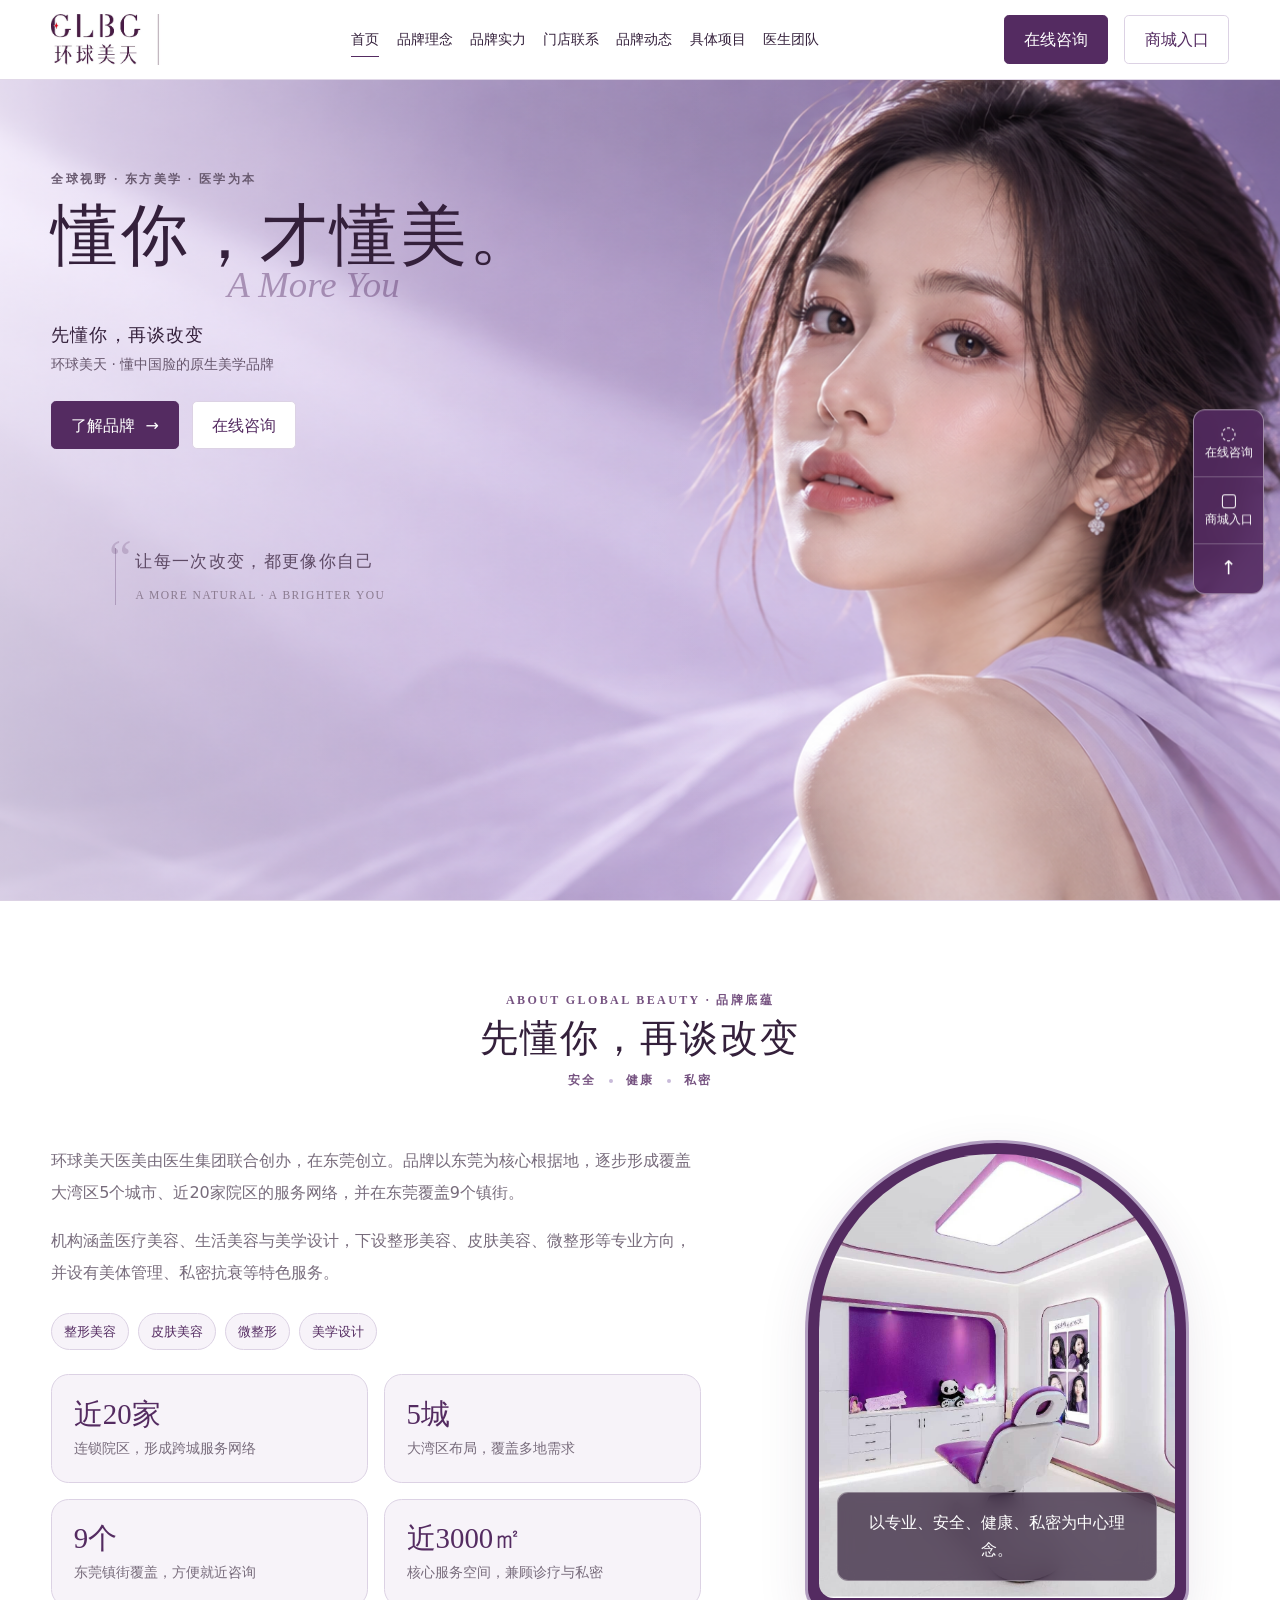
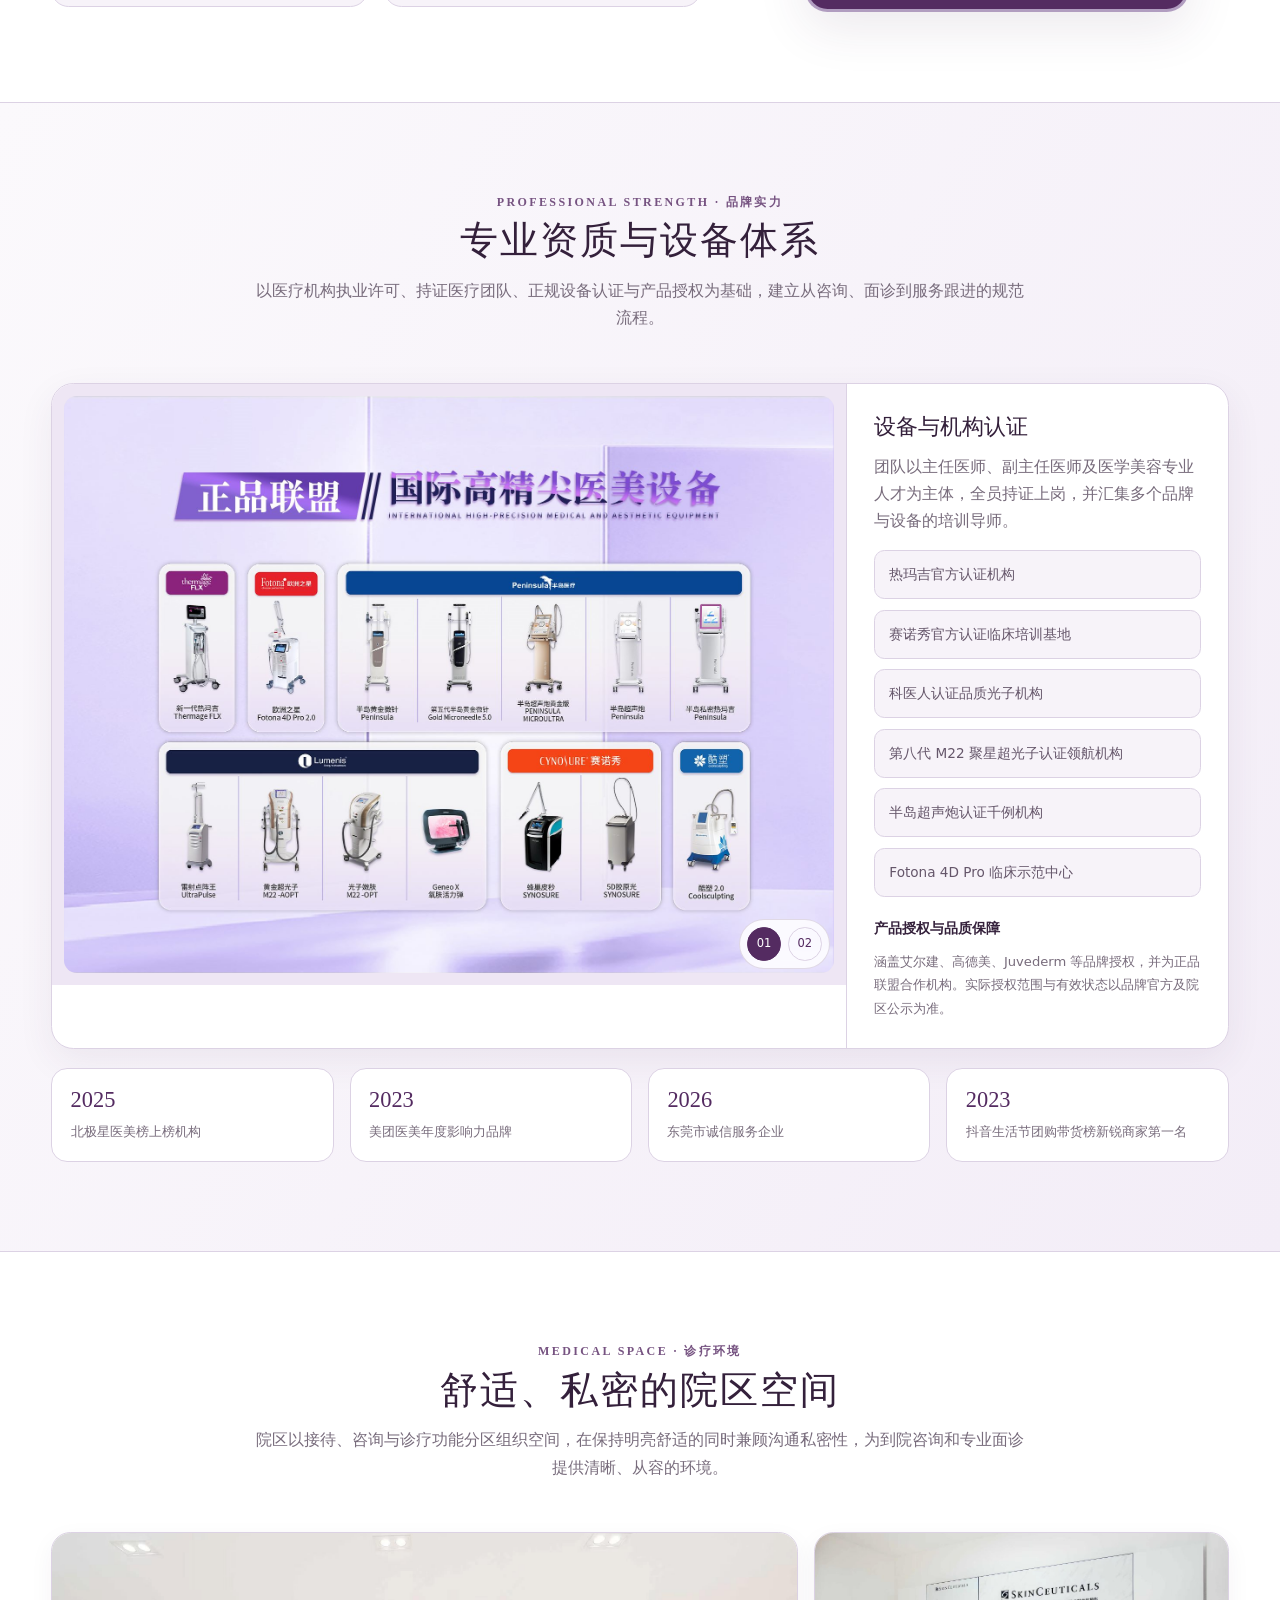
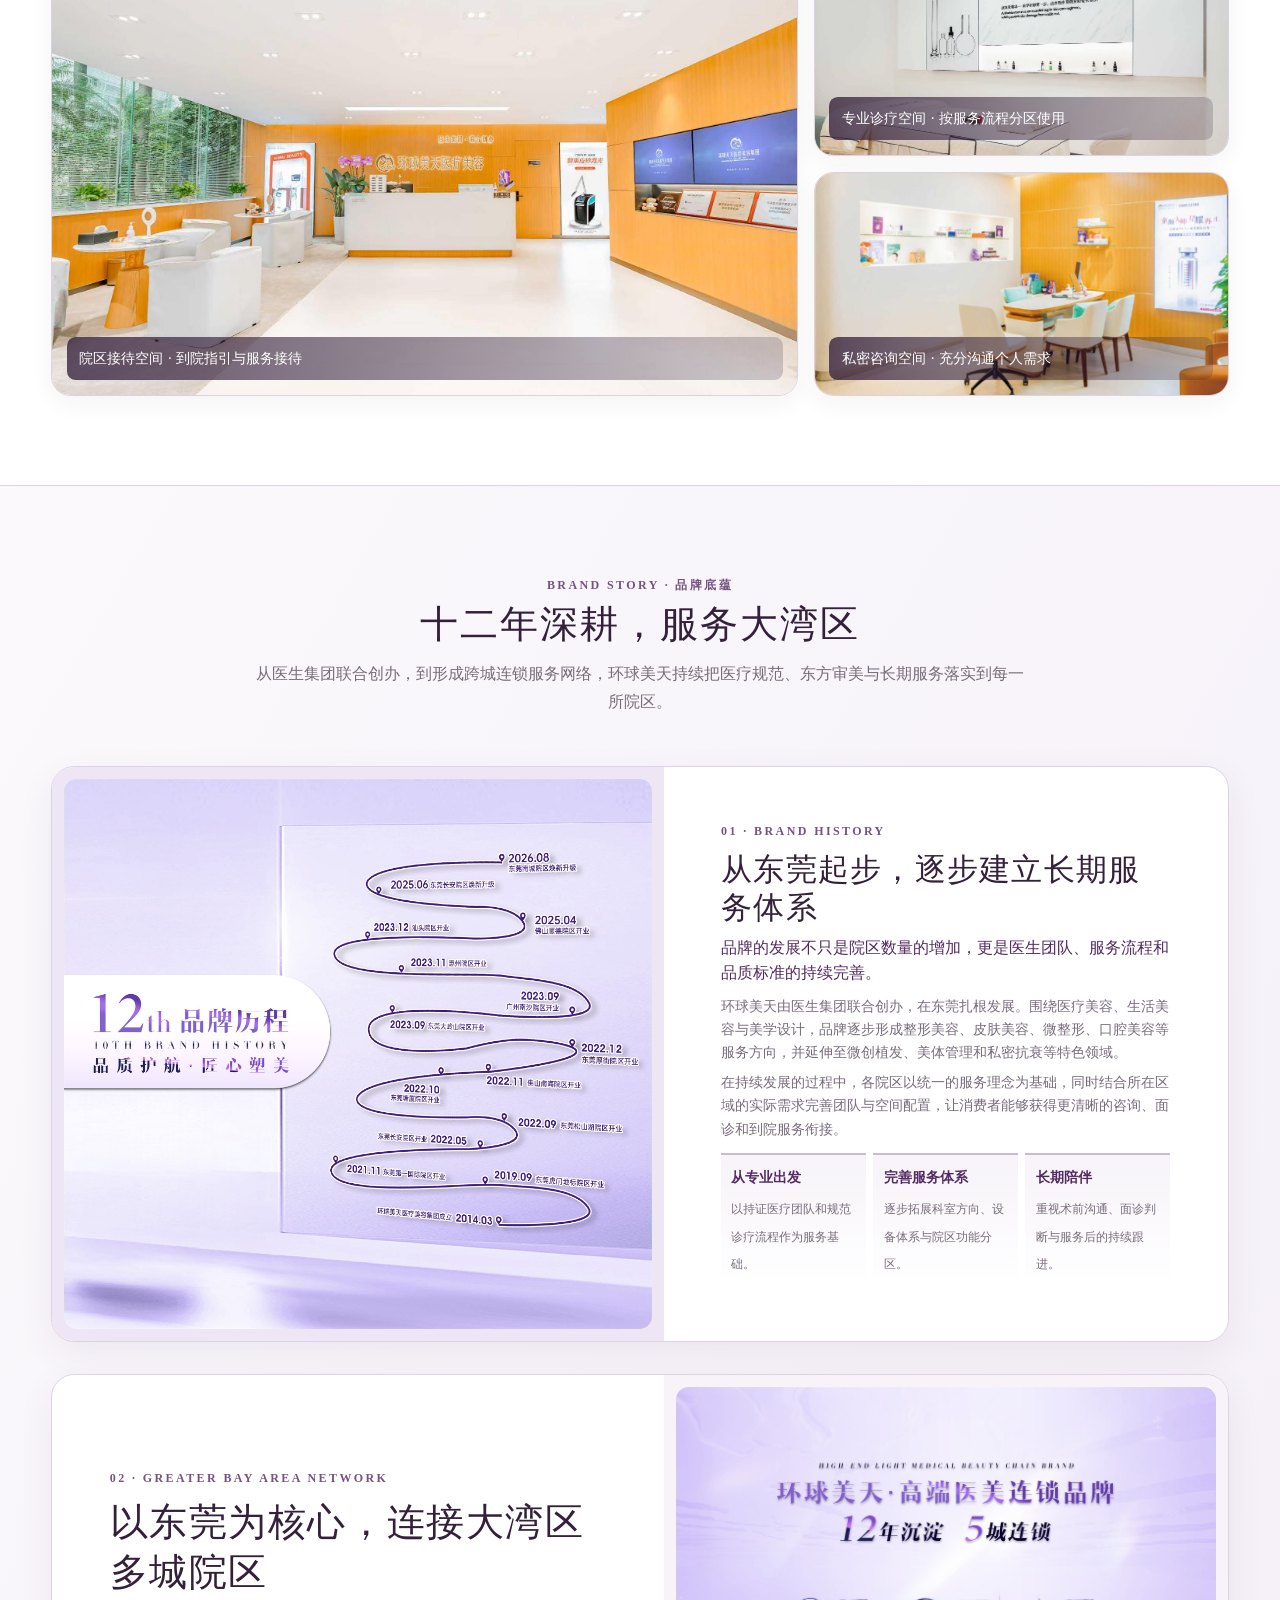
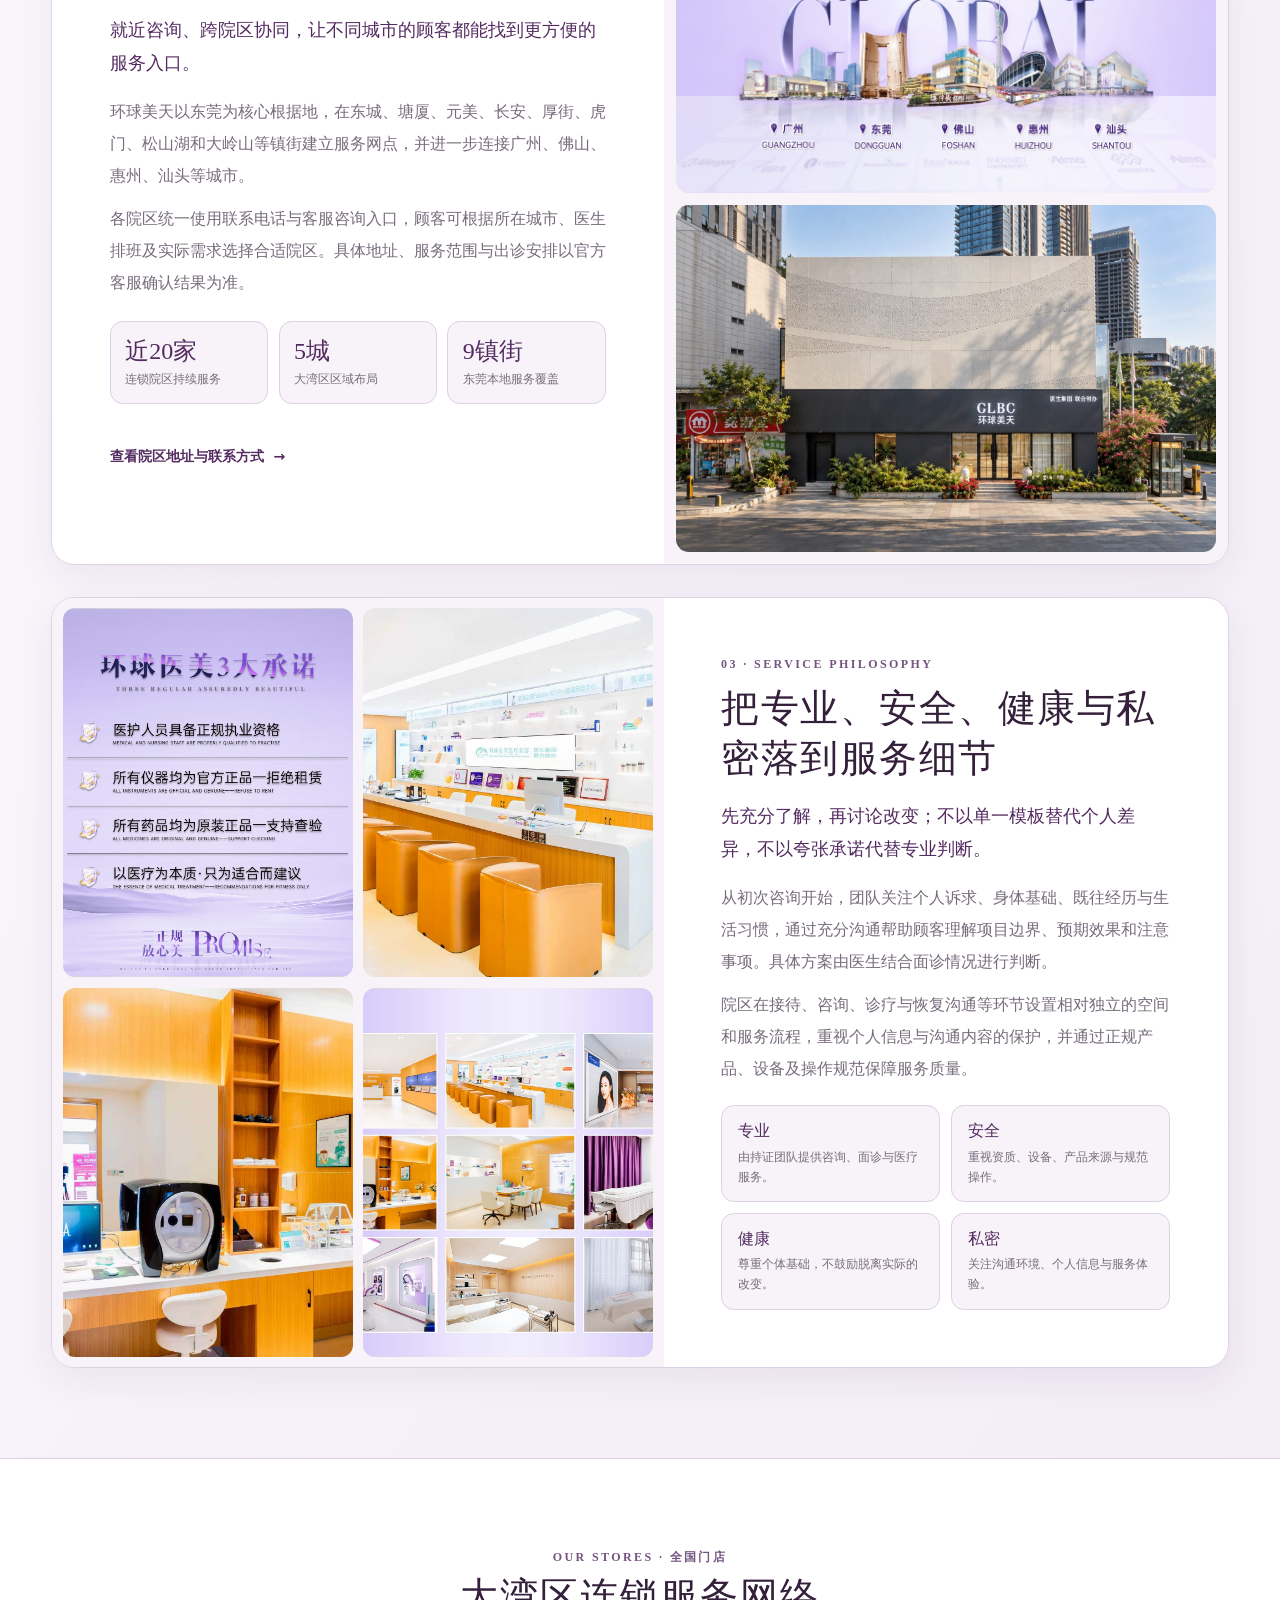
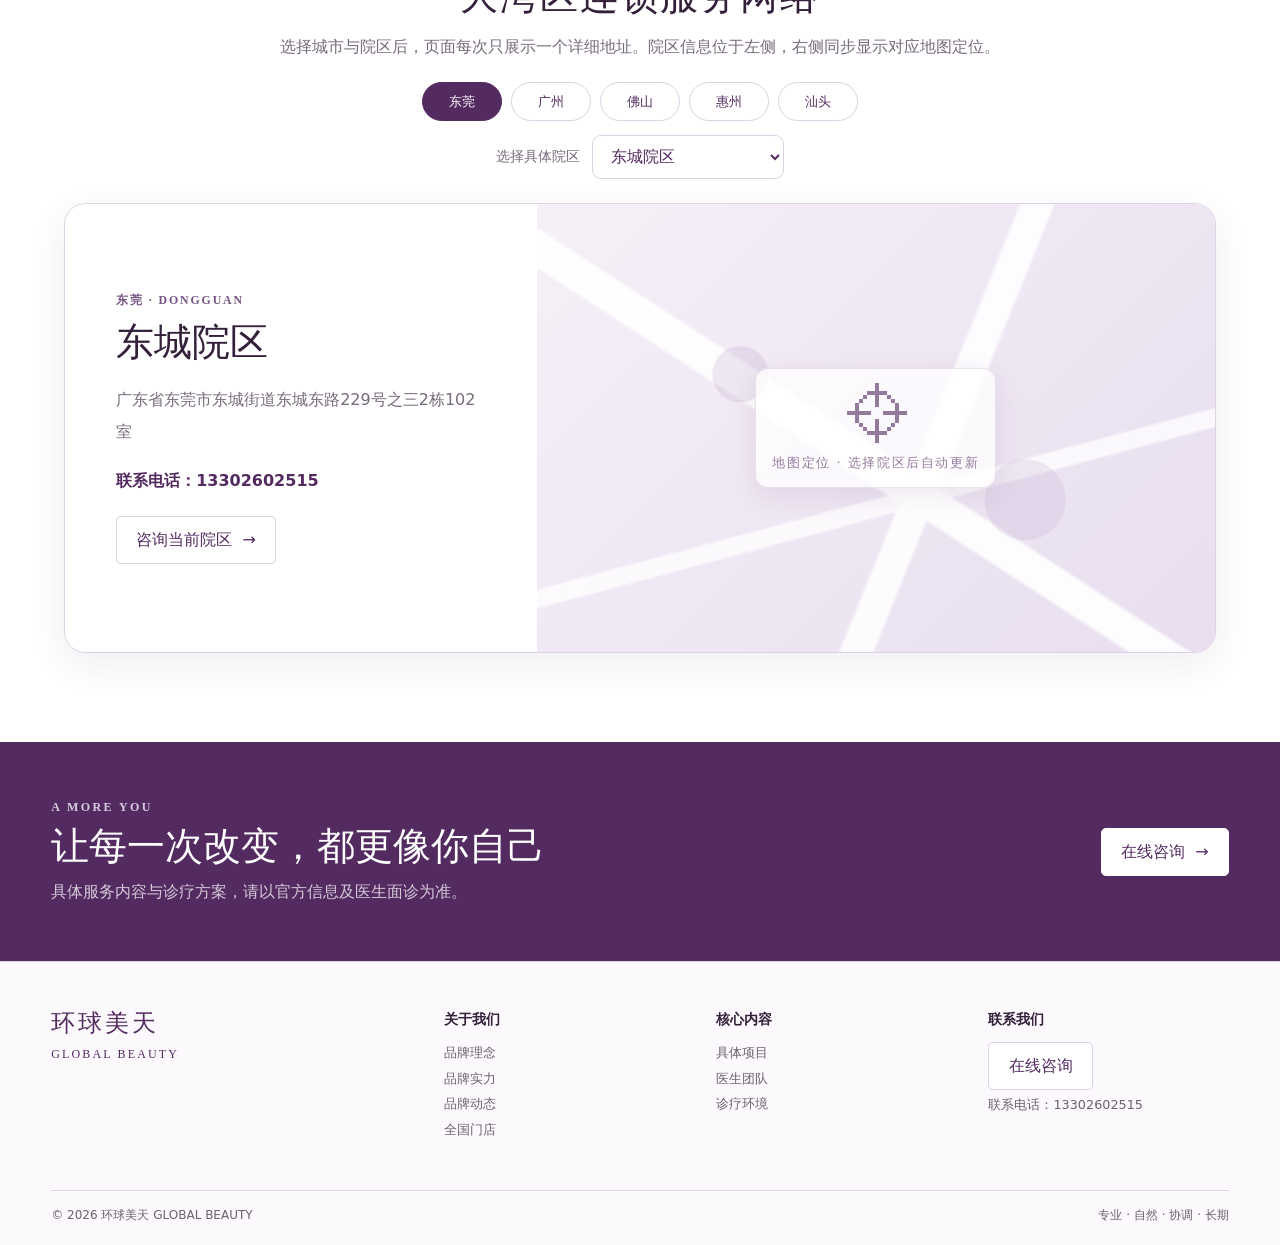
==== commit 1939cda1: "Update Global Beauty demo" ====
--- a/index.html
+++ b/index.html
@@ -199,7 +199,7 @@
 
     <section class="about" id="about"><div class="shell">
       <header class="template-head"><p class="eyebrow">About Global Beauty · 品牌底蕴</p><h2 class="section-title">先懂你，再谈改变</h2><div class="dotline">安全<span></span>健康<span></span>私密</div></header>
-      <div class="about-layout"><div class="about-copy"><p class="copy">环球美天医美由医生集团联合创办，在东莞创立。品牌以东莞为核心根据地，逐步形成覆盖大湾区6个城市、近20家院区的服务网络，并在东莞覆盖9个镇街。</p><p class="copy">机构涵盖医疗美容、生活美容与美学设计，下设整形美容、皮肤美容、微整形等专业方向，并设有美体管理、私密抗衰等特色服务。</p><div class="scope-list" aria-label="服务领域"><span>整形美容</span><span>皮肤美容</span><span>微整形</span><span>美学设计</span></div><div class="fact-grid"><div class="fact-card"><strong>近20家</strong><span>连锁院区，形成跨城服务网络</span></div><div class="fact-card"><strong>6城</strong><span>大湾区布局，覆盖多地需求</span></div><div class="fact-card"><strong>9个</strong><span>东莞镇街覆盖，方便就近咨询</span></div><div class="fact-card"><strong>近3000㎡</strong><span>核心服务空间，兼顾诊疗与私密</span></div></div></div><figure class="about-arch"><img src="assets/purple-room.jpg" alt="环球美天品牌空间" loading="lazy"><figcaption>以专业、安全、健康、私密为中心理念。</figcaption></figure></div>
+      <div class="about-layout"><div class="about-copy"><p class="copy">环球美天医美由医生集团联合创办，在东莞创立。品牌以东莞为核心根据地，逐步形成覆盖大湾区5个城市、近20家院区的服务网络，并在东莞覆盖9个镇街。</p><p class="copy">机构涵盖医疗美容、生活美容与美学设计，下设整形美容、皮肤美容、微整形等专业方向，并设有美体管理、私密抗衰等特色服务。</p><div class="scope-list" aria-label="服务领域"><span>整形美容</span><span>皮肤美容</span><span>微整形</span><span>美学设计</span></div><div class="fact-grid"><div class="fact-card"><strong>近20家</strong><span>连锁院区，形成跨城服务网络</span></div><div class="fact-card"><strong>5城</strong><span>大湾区布局，覆盖多地需求</span></div><div class="fact-card"><strong>9个</strong><span>东莞镇街覆盖，方便就近咨询</span></div><div class="fact-card"><strong>近3000㎡</strong><span>核心服务空间，兼顾诊疗与私密</span></div></div></div><figure class="about-arch"><img src="assets/purple-room.jpg" alt="环球美天品牌空间" loading="lazy"><figcaption>以专业、安全、健康、私密为中心理念。</figcaption></figure></div>
     </div></section>
 
     <section class="section strength" id="strength"><div class="shell"><header class="template-head"><p class="eyebrow">Professional Strength · 品牌实力</p><h2 class="section-title">专业资质与设备体系</h2><p class="copy">以医疗机构执业许可、持证医疗团队、正规设备认证与产品授权为基础，建立从咨询、面诊到服务跟进的规范流程。</p></header><div class="strength-layout">
@@ -209,10 +209,10 @@
 
     <section class="section spaces" id="spaces"><div class="shell"><header class="template-head"><p class="eyebrow">Medical Space · 诊疗环境</p><h2 class="section-title">舒适、私密的院区空间</h2><p class="copy">院区以接待、咨询与诊疗功能分区组织空间，在保持明亮舒适的同时兼顾沟通私密性，为到院咨询和专业面诊提供清晰、从容的环境。</p></header><div class="space-grid"><figure class="space-card"><img src="assets/clinic-lobby.jpg" alt="环球美天院区接待空间" loading="lazy"><figcaption>院区接待空间 · 到院指引与服务接待</figcaption></figure><figure class="space-card"><img src="assets/clinic-treatment.jpg" alt="环球美天诊疗空间" loading="lazy"><figcaption>专业诊疗空间 · 按服务流程分区使用</figcaption></figure><figure class="space-card"><img src="assets/clinic-consult.jpg" alt="环球美天咨询空间" loading="lazy"><figcaption>私密咨询空间 · 充分沟通个人需求</figcaption></figure></div></div></section>
 
-    <section class="section news" id="news"><div class="shell"><header class="template-head"><p class="eyebrow">Brand Story · 品牌底蕴</p><h2 class="section-title">十年深耕，服务大湾区</h2><p class="copy">从医生集团联合创办，到形成跨城连锁服务网络，环球美天持续把医疗规范、东方审美与长期服务落实到每一所院区。</p></header><div class="story-stack">
-      <article class="story-panel"><figure class="story-visual story-contain"><img src="assets/brand-history.jpg" alt="环球美天十年品牌历程时间轴" loading="lazy"></figure><div class="story-copy"><p class="eyebrow">01 · Brand History</p><h3>从东莞起步，逐步建立长期服务体系</h3><p class="story-lead">品牌的发展不只是院区数量的增加，更是医生团队、服务流程和品质标准的持续完善。</p><p class="copy">环球美天由医生集团联合创办，在东莞扎根发展。围绕医疗美容、生活美容与美学设计，品牌逐步形成整形美容、皮肤美容、微整形、口腔美容等服务方向，并延伸至微创植发、美体管理和私密抗衰等特色领域。</p><p class="copy">在持续发展的过程中，各院区以统一的服务理念为基础，同时结合所在区域的实际需求完善团队与空间配置，让消费者能够获得更清晰的咨询、面诊和到院服务衔接。</p><div class="story-steps"><div class="story-step"><b>从专业出发</b><span>以持证医疗团队和规范诊疗流程作为服务基础。</span></div><div class="story-step"><b>完善服务体系</b><span>逐步拓展科室方向、设备体系与院区功能分区。</span></div><div class="story-step"><b>长期陪伴</b><span>重视术前沟通、面诊判断与服务后的持续跟进。</span></div></div></div></article>
-
-      <article class="story-panel reverse"><figure class="story-visual story-duo"><img src="assets/brand-cities.jpg" alt="环球美天大湾区城市连锁布局" loading="lazy"><img src="assets/clinic-exterior.jpg" alt="环球美天院区外观" loading="lazy"></figure><div class="story-copy"><p class="eyebrow">02 · Greater Bay Area Network</p><h3>以东莞为核心，连接大湾区多城院区</h3><p class="story-lead">就近咨询、跨院区协同，让不同城市的顾客都能找到更方便的服务入口。</p><p class="copy">环球美天以东莞为核心根据地，在东城、塘厦、元美、长安、厚街、虎门、松山湖和大岭山等镇街建立服务网点，并进一步连接广州、佛山、惠州、汕头等城市。</p><p class="copy">各院区统一使用联系电话与客服咨询入口，顾客可根据所在城市、医生排班及实际需求选择合适院区。具体地址、服务范围与出诊安排以官方客服确认结果为准。</p><div class="story-metrics"><div class="story-metric"><strong>近20家</strong><span>连锁院区持续服务</span></div><div class="story-metric"><strong>6城</strong><span>大湾区区域布局</span></div><div class="story-metric"><strong>9镇街</strong><span>东莞本地服务覆盖</span></div></div><a class="story-link" href="#stores">查看院区地址与联系方式</a></div></article>
+    <section class="section news" id="news"><div class="shell"><header class="template-head"><p class="eyebrow">Brand Story · 品牌底蕴</p><h2 class="section-title">十二年深耕，服务大湾区</h2><p class="copy">从医生集团联合创办，到形成跨城连锁服务网络，环球美天持续把医疗规范、东方审美与长期服务落实到每一所院区。</p></header><div class="story-stack">
+      <article class="story-panel"><figure class="story-visual story-contain"><img src="assets/brand-history.jpg" alt="环球美天十二年品牌历程时间轴" loading="lazy"></figure><div class="story-copy"><p class="eyebrow">01 · Brand History</p><h3>从东莞起步，逐步建立长期服务体系</h3><p class="story-lead">品牌的发展不只是院区数量的增加，更是医生团队、服务流程和品质标准的持续完善。</p><p class="copy">环球美天由医生集团联合创办，在东莞扎根发展。围绕医疗美容、生活美容与美学设计，品牌逐步形成整形美容、皮肤美容、微整形、口腔美容等服务方向，并延伸至微创植发、美体管理和私密抗衰等特色领域。</p><p class="copy">在持续发展的过程中，各院区以统一的服务理念为基础，同时结合所在区域的实际需求完善团队与空间配置，让消费者能够获得更清晰的咨询、面诊和到院服务衔接。</p><div class="story-steps"><div class="story-step"><b>从专业出发</b><span>以持证医疗团队和规范诊疗流程作为服务基础。</span></div><div class="story-step"><b>完善服务体系</b><span>逐步拓展科室方向、设备体系与院区功能分区。</span></div><div class="story-step"><b>长期陪伴</b><span>重视术前沟通、面诊判断与服务后的持续跟进。</span></div></div></div></article>
+
+      <article class="story-panel reverse"><figure class="story-visual story-duo"><img src="assets/brand-cities.jpg" alt="环球美天大湾区城市连锁布局" loading="lazy"><img src="assets/clinic-exterior.jpg" alt="环球美天院区外观" loading="lazy"></figure><div class="story-copy"><p class="eyebrow">02 · Greater Bay Area Network</p><h3>以东莞为核心，连接大湾区多城院区</h3><p class="story-lead">就近咨询、跨院区协同，让不同城市的顾客都能找到更方便的服务入口。</p><p class="copy">环球美天以东莞为核心根据地，在东城、塘厦、元美、长安、厚街、虎门、松山湖和大岭山等镇街建立服务网点，并进一步连接广州、佛山、惠州、汕头等城市。</p><p class="copy">各院区统一使用联系电话与客服咨询入口，顾客可根据所在城市、医生排班及实际需求选择合适院区。具体地址、服务范围与出诊安排以官方客服确认结果为准。</p><div class="story-metrics"><div class="story-metric"><strong>近20家</strong><span>连锁院区持续服务</span></div><div class="story-metric"><strong>5城</strong><span>大湾区区域布局</span></div><div class="story-metric"><strong>9镇街</strong><span>东莞本地服务覆盖</span></div></div><a class="story-link" href="#stores">查看院区地址与联系方式</a></div></article>
 
       <article class="story-panel"><figure class="story-visual story-gallery"><img src="assets/promise.jpg" alt="环球美天三大承诺" loading="lazy"><img src="assets/clinic-reception.jpg" alt="环球美天院区接待与产品展示空间" loading="lazy"><img src="assets/clinic-display.jpg" alt="环球美天院区设备与护理展示空间" loading="lazy"><img src="assets/clinic-gallery.jpg" alt="环球美天多个院区空间合集" loading="lazy"></figure><div class="story-copy"><p class="eyebrow">03 · Service Philosophy</p><h3>把专业、安全、健康与私密落到服务细节</h3><p class="story-lead">先充分了解，再讨论改变；不以单一模板替代个人差异，不以夸张承诺代替专业判断。</p><p class="copy">从初次咨询开始，团队关注个人诉求、身体基础、既往经历与生活习惯，通过充分沟通帮助顾客理解项目边界、预期效果和注意事项。具体方案由医生结合面诊情况进行判断。</p><p class="copy">院区在接待、咨询、诊疗与恢复沟通等环节设置相对独立的空间和服务流程，重视个人信息与沟通内容的保护，并通过正规产品、设备及操作规范保障服务质量。</p><div class="principle-grid"><div class="principle"><strong>专业</strong><span>由持证团队提供咨询、面诊与医疗服务。</span></div><div class="principle"><strong>安全</strong><span>重视资质、设备、产品来源与规范操作。</span></div><div class="principle"><strong>健康</strong><span>尊重个体基础，不鼓励脱离实际的改变。</span></div><div class="principle"><strong>私密</strong><span>关注沟通环境、个人信息与服务体验。</span></div></div></div></article>
     </div></div></section>
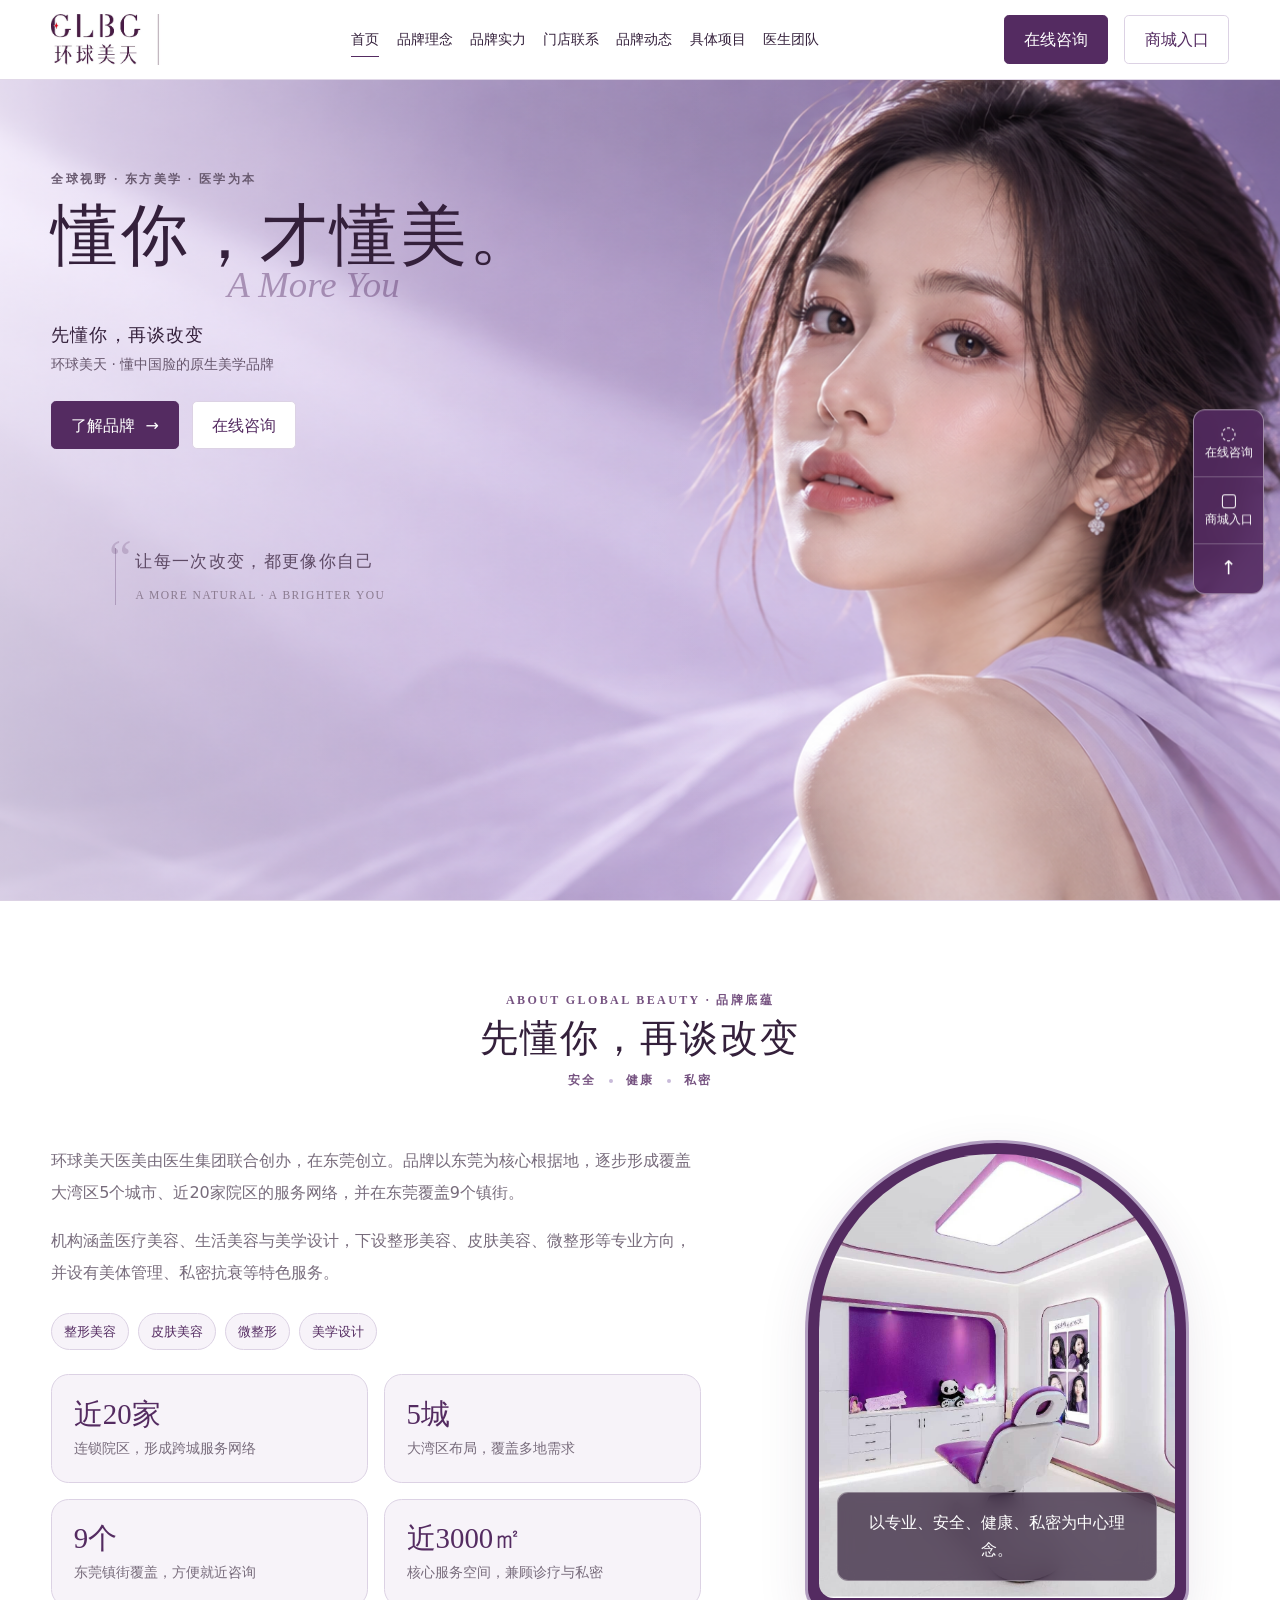
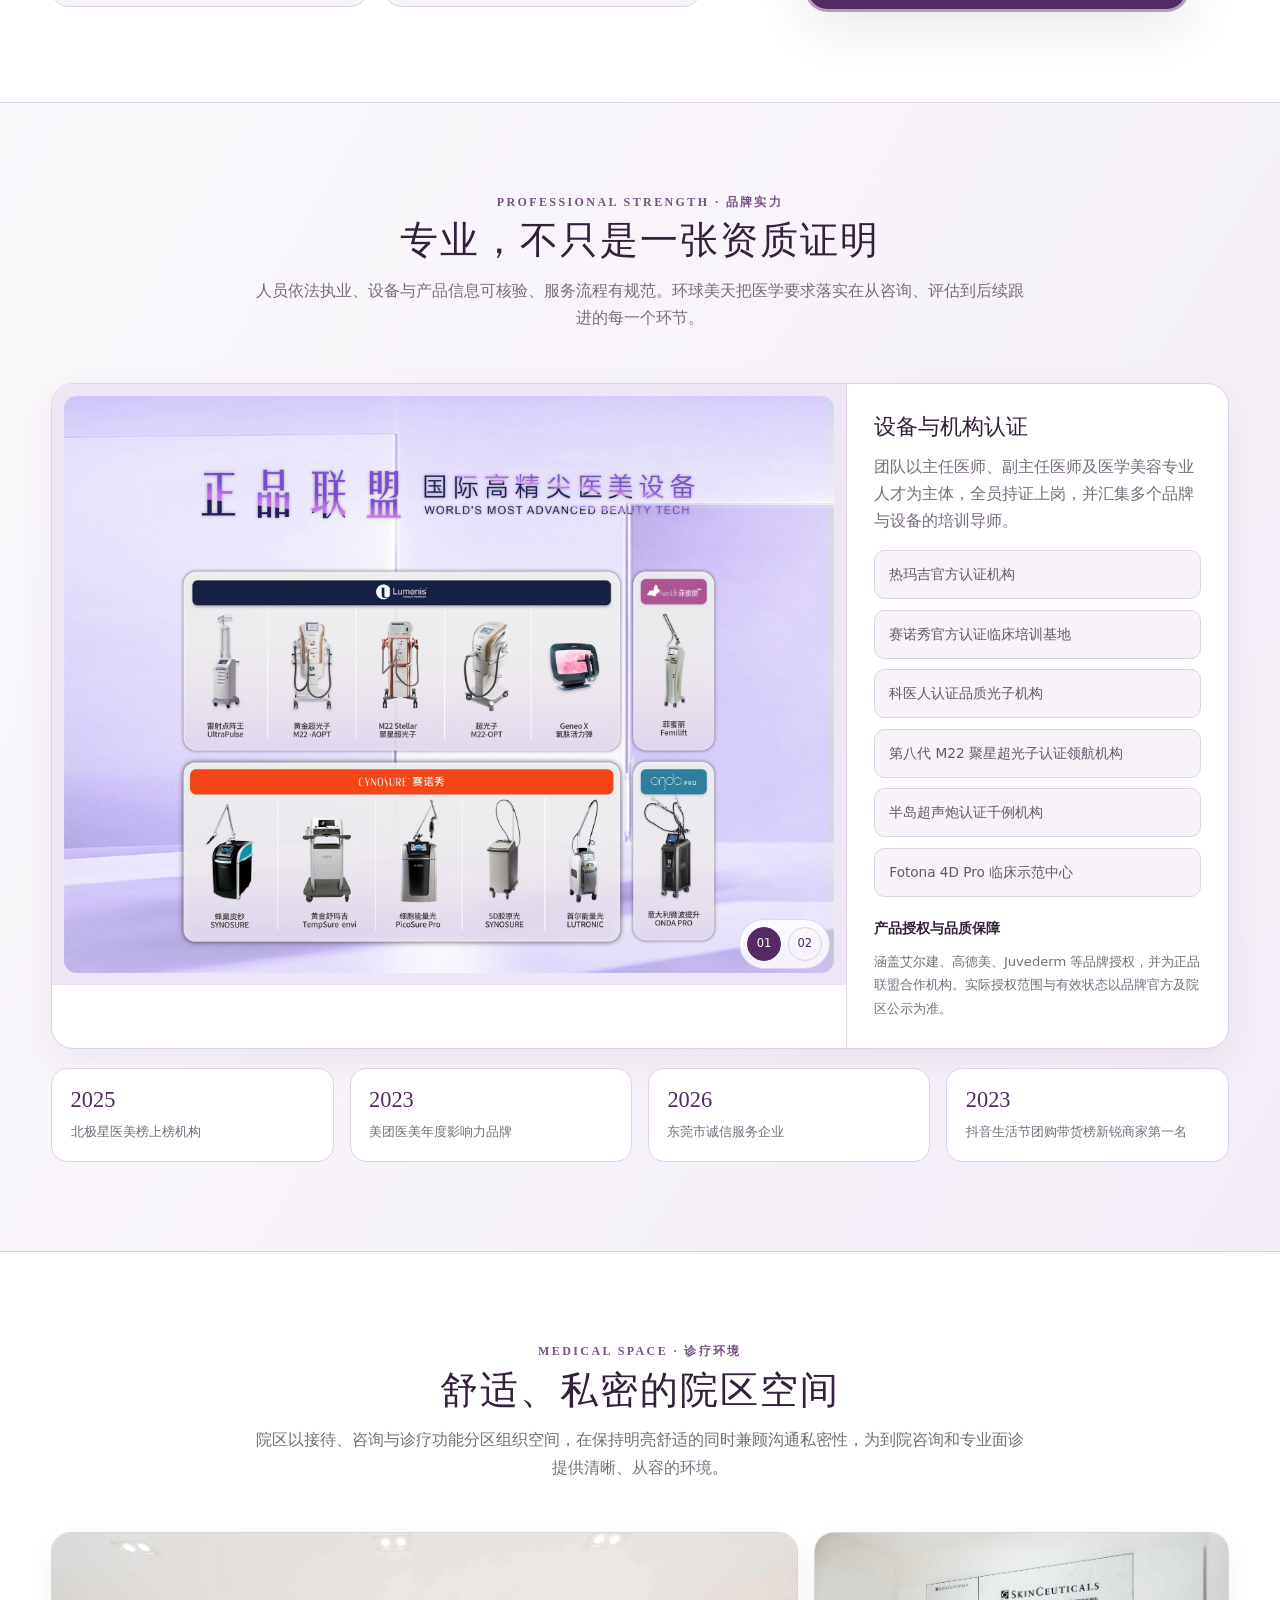
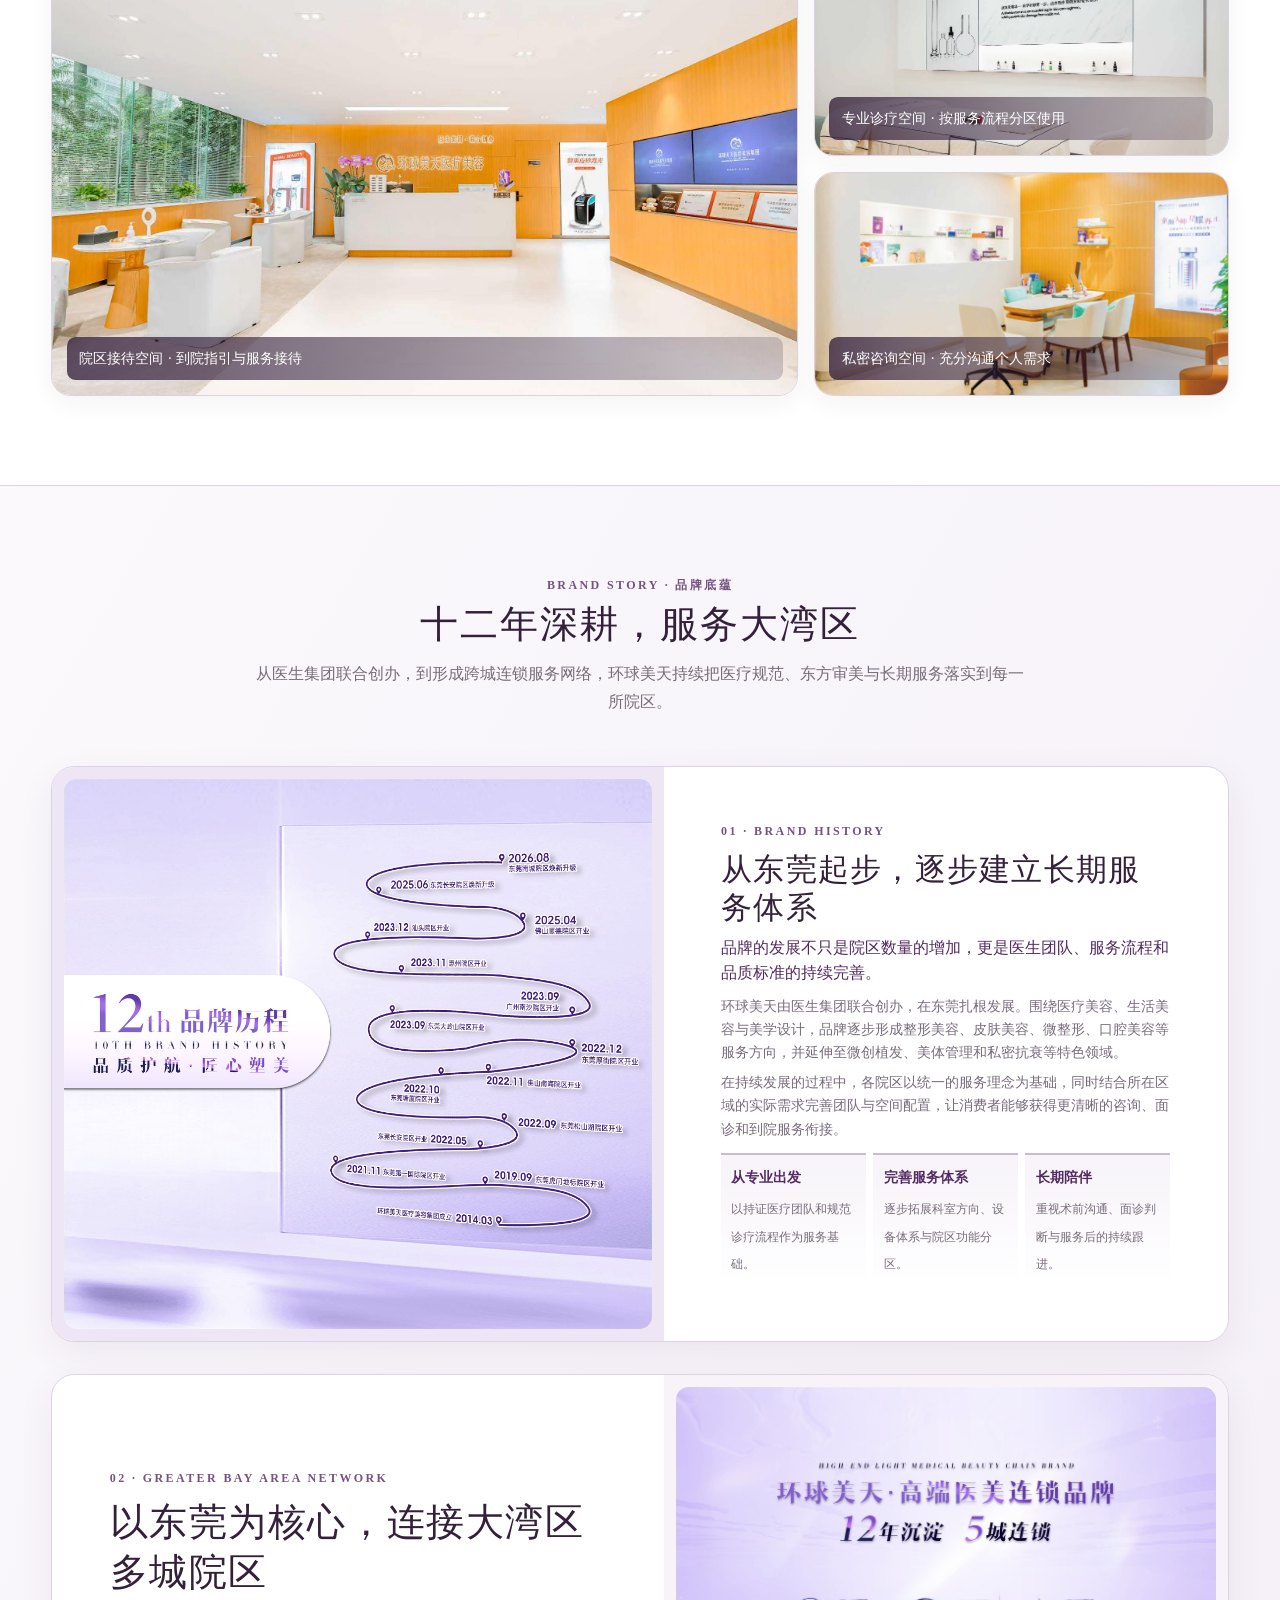
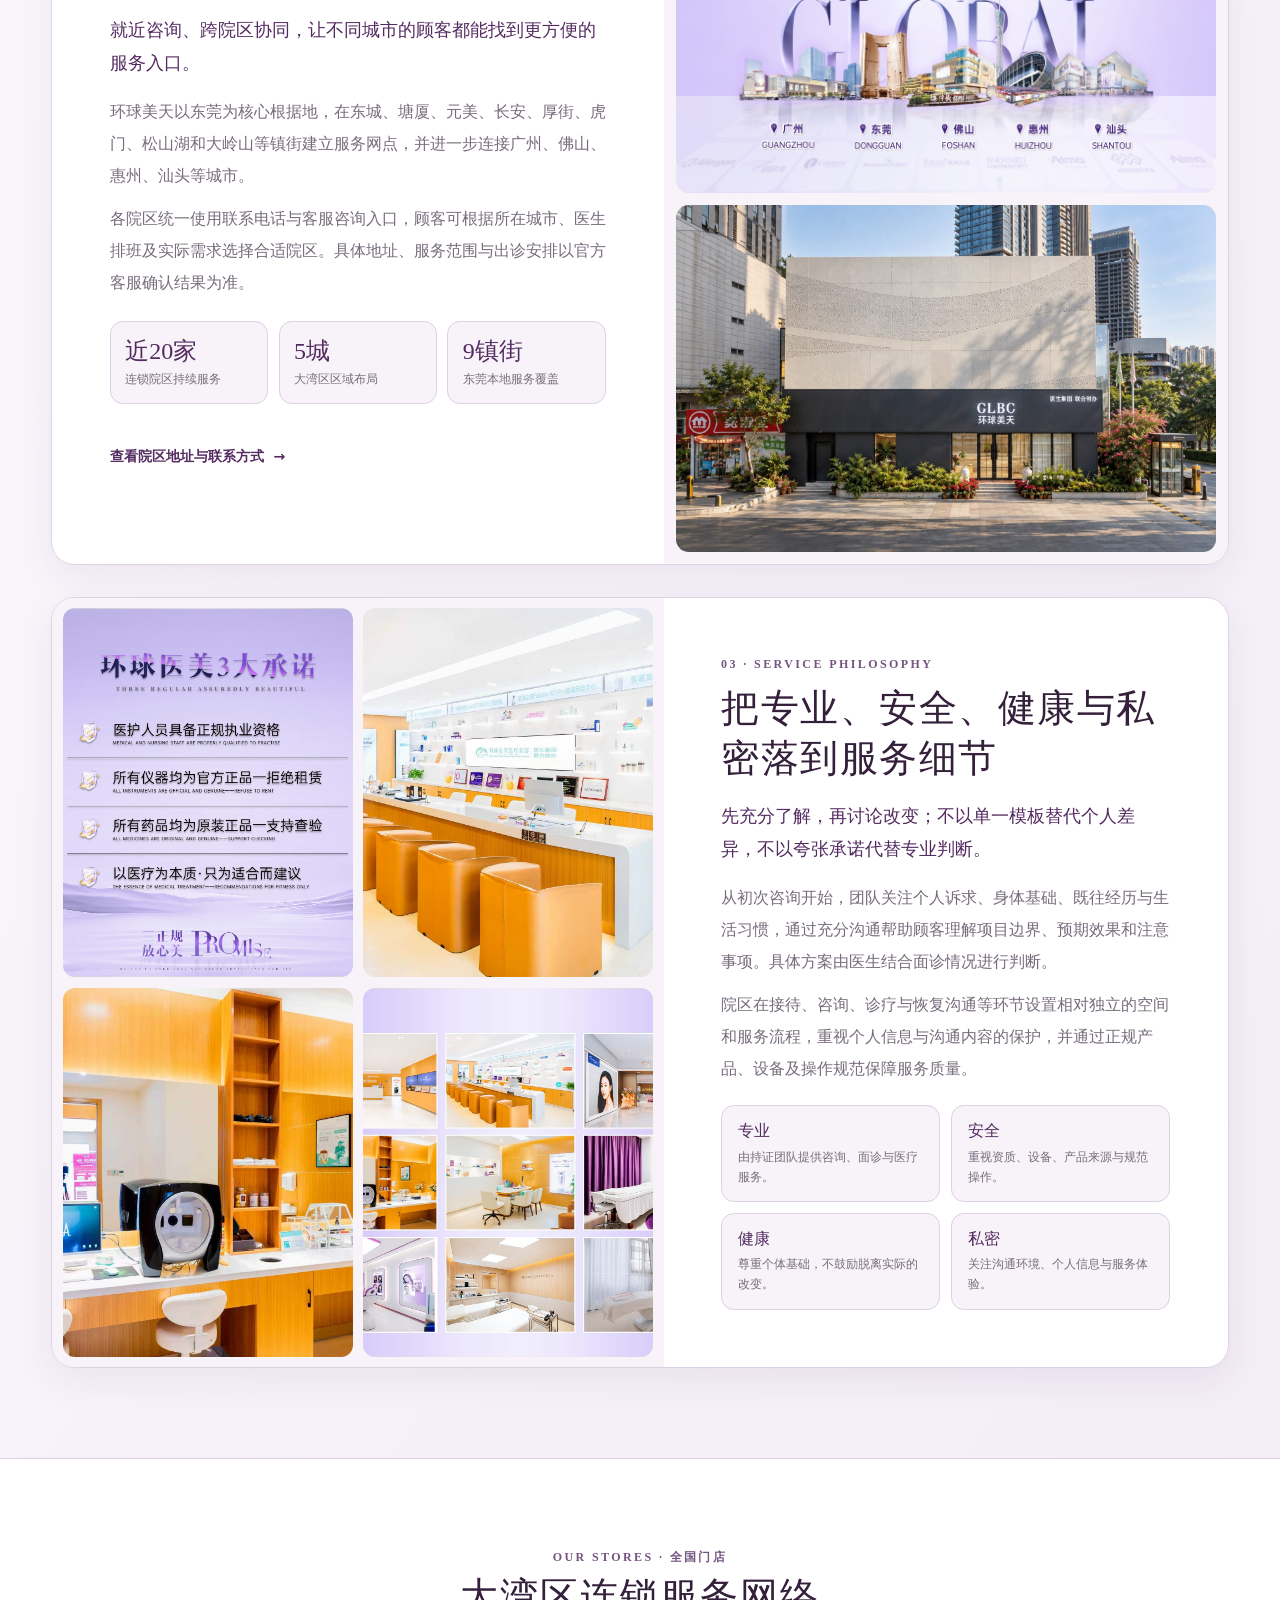
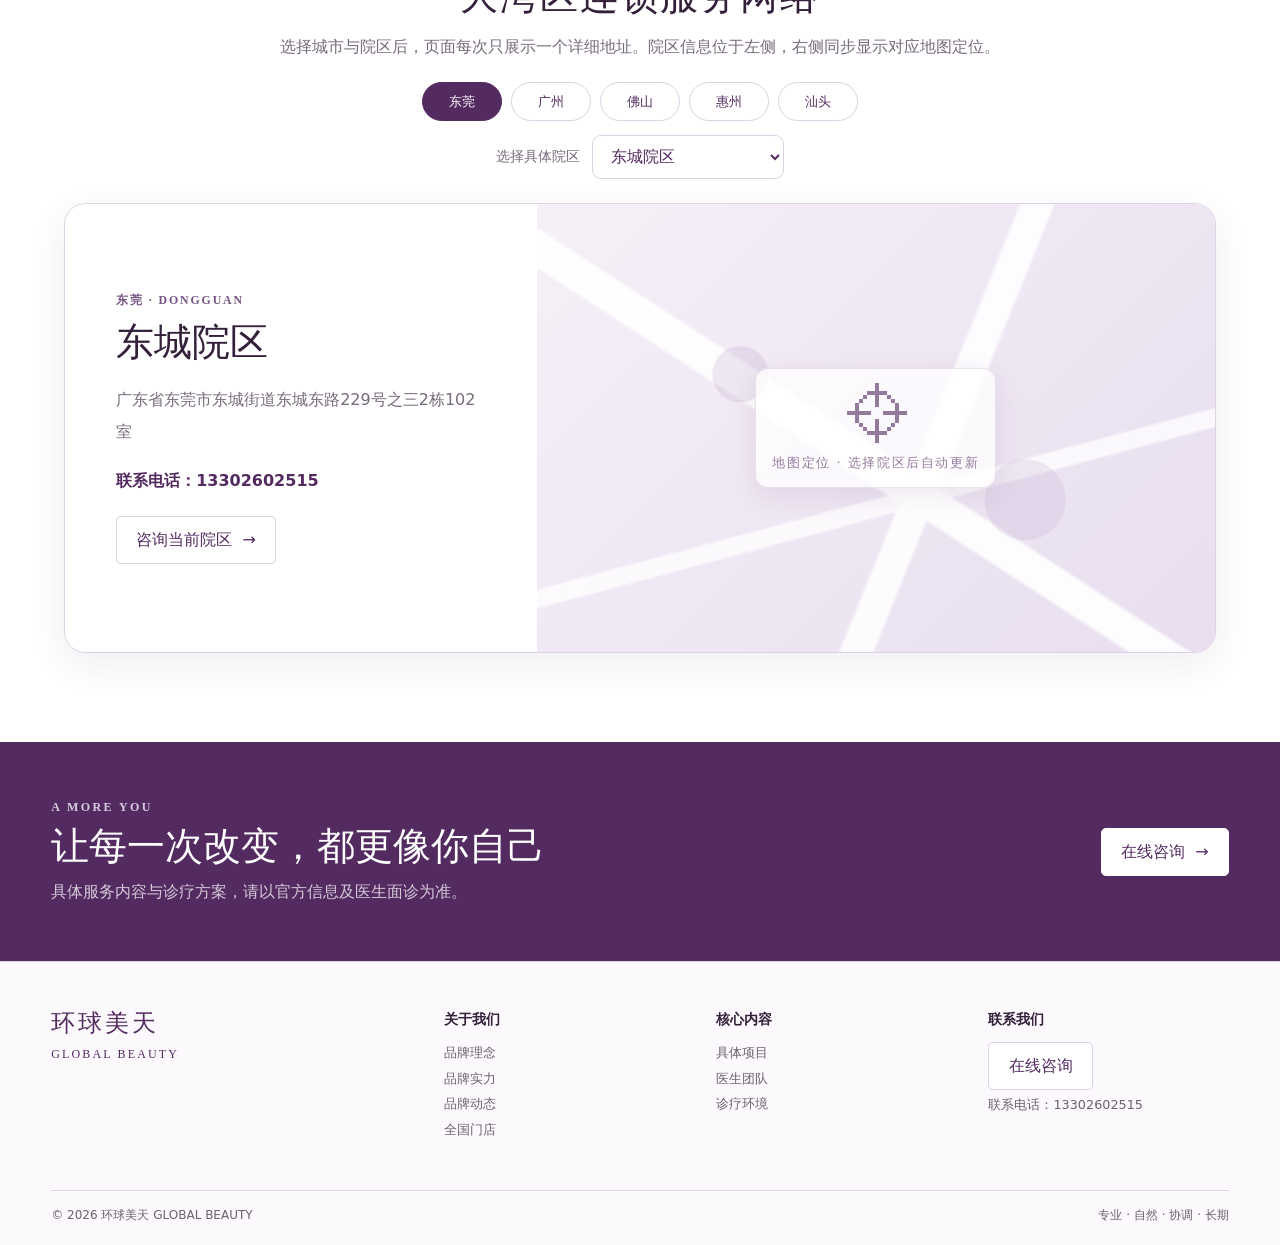
==== commit 875532ba: "Update Global Beauty demo" ====
--- a/index.html
+++ b/index.html
@@ -202,7 +202,7 @@
       <div class="about-layout"><div class="about-copy"><p class="copy">环球美天医美由医生集团联合创办，在东莞创立。品牌以东莞为核心根据地，逐步形成覆盖大湾区5个城市、近20家院区的服务网络，并在东莞覆盖9个镇街。</p><p class="copy">机构涵盖医疗美容、生活美容与美学设计，下设整形美容、皮肤美容、微整形等专业方向，并设有美体管理、私密抗衰等特色服务。</p><div class="scope-list" aria-label="服务领域"><span>整形美容</span><span>皮肤美容</span><span>微整形</span><span>美学设计</span></div><div class="fact-grid"><div class="fact-card"><strong>近20家</strong><span>连锁院区，形成跨城服务网络</span></div><div class="fact-card"><strong>5城</strong><span>大湾区布局，覆盖多地需求</span></div><div class="fact-card"><strong>9个</strong><span>东莞镇街覆盖，方便就近咨询</span></div><div class="fact-card"><strong>近3000㎡</strong><span>核心服务空间，兼顾诊疗与私密</span></div></div></div><figure class="about-arch"><img src="assets/purple-room.jpg" alt="环球美天品牌空间" loading="lazy"><figcaption>以专业、安全、健康、私密为中心理念。</figcaption></figure></div>
     </div></section>
 
-    <section class="section strength" id="strength"><div class="shell"><header class="template-head"><p class="eyebrow">Professional Strength · 品牌实力</p><h2 class="section-title">专业资质与设备体系</h2><p class="copy">以医疗机构执业许可、持证医疗团队、正规设备认证与产品授权为基础，建立从咨询、面诊到服务跟进的规范流程。</p></header><div class="strength-layout">
+    <section class="section strength" id="strength"><div class="shell"><header class="template-head"><p class="eyebrow">Professional Strength · 品牌实力</p><h2 class="section-title">专业，不只是一张资质证明</h2><p class="copy">人员依法执业、设备与产品信息可核验、服务流程有规范。环球美天把医学要求落实在从咨询、评估到后续跟进的每一个环节。</p></header><div class="strength-layout">
       <figure class="strength-visual equipment-slider" aria-label="环球美天设备体系轮播"><img class="equipment-slide active" src="assets/equipment-01.jpg" alt="环球美天国际医美设备体系第一组" loading="lazy"><img class="equipment-slide" src="assets/equipment-02.jpg" alt="环球美天国际医美设备体系第二组" loading="lazy"><figcaption class="equipment-controls" aria-label="切换设备图片"><button class="active" type="button" aria-label="显示第一张设备图片" aria-pressed="true">01</button><button type="button" aria-label="显示第二张设备图片" aria-pressed="false">02</button></figcaption></figure>
       <article class="strength-panel"><h3>设备与机构认证</h3><p class="copy">团队以主任医师、副主任医师及医学美容专业人才为主体，全员持证上岗，并汇集多个品牌与设备的培训导师。</p><div class="credential-list"><span>热玛吉官方认证机构</span><span>赛诺秀官方认证临床培训基地</span><span>科医人认证品质光子机构</span><span>第八代 M22 聚星超光子认证领航机构</span><span>半岛超声炮认证千例机构</span><span>Fotona 4D Pro 临床示范中心</span></div><h4>产品授权与品质保障</h4><p class="auth-copy">涵盖艾尔建、高德美、Juvederm 等品牌授权，并为正品联盟合作机构。实际授权范围与有效状态以品牌官方及院区公示为准。</p></article>
     </div><div class="honor-grid"><article class="honor-card"><strong>2025</strong><span>北极星医美榜上榜机构</span></article><article class="honor-card"><strong>2023</strong><span>美团医美年度影响力品牌</span></article><article class="honor-card"><strong>2026</strong><span>东莞市诚信服务企业</span></article><article class="honor-card"><strong>2023</strong><span>抖音生活节团购带货榜新锐商家第一名</span></article></div></div></section>
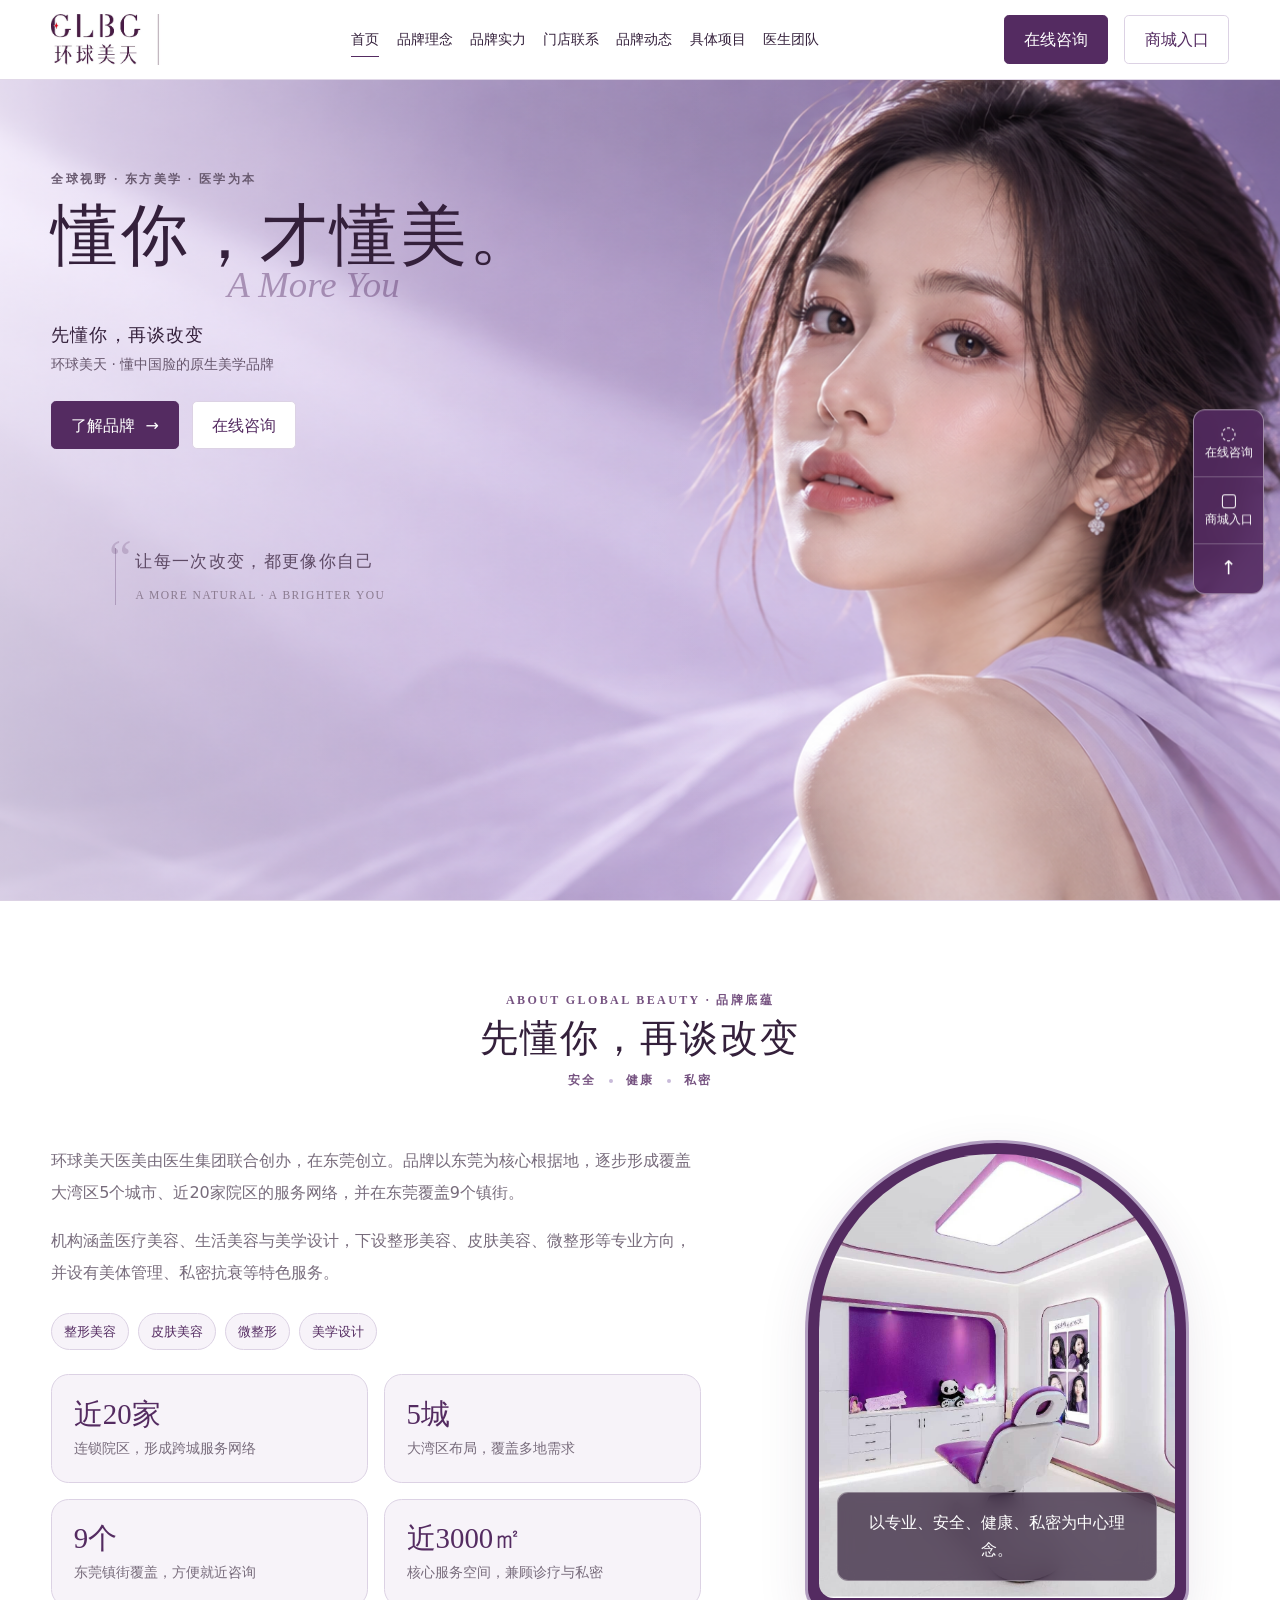
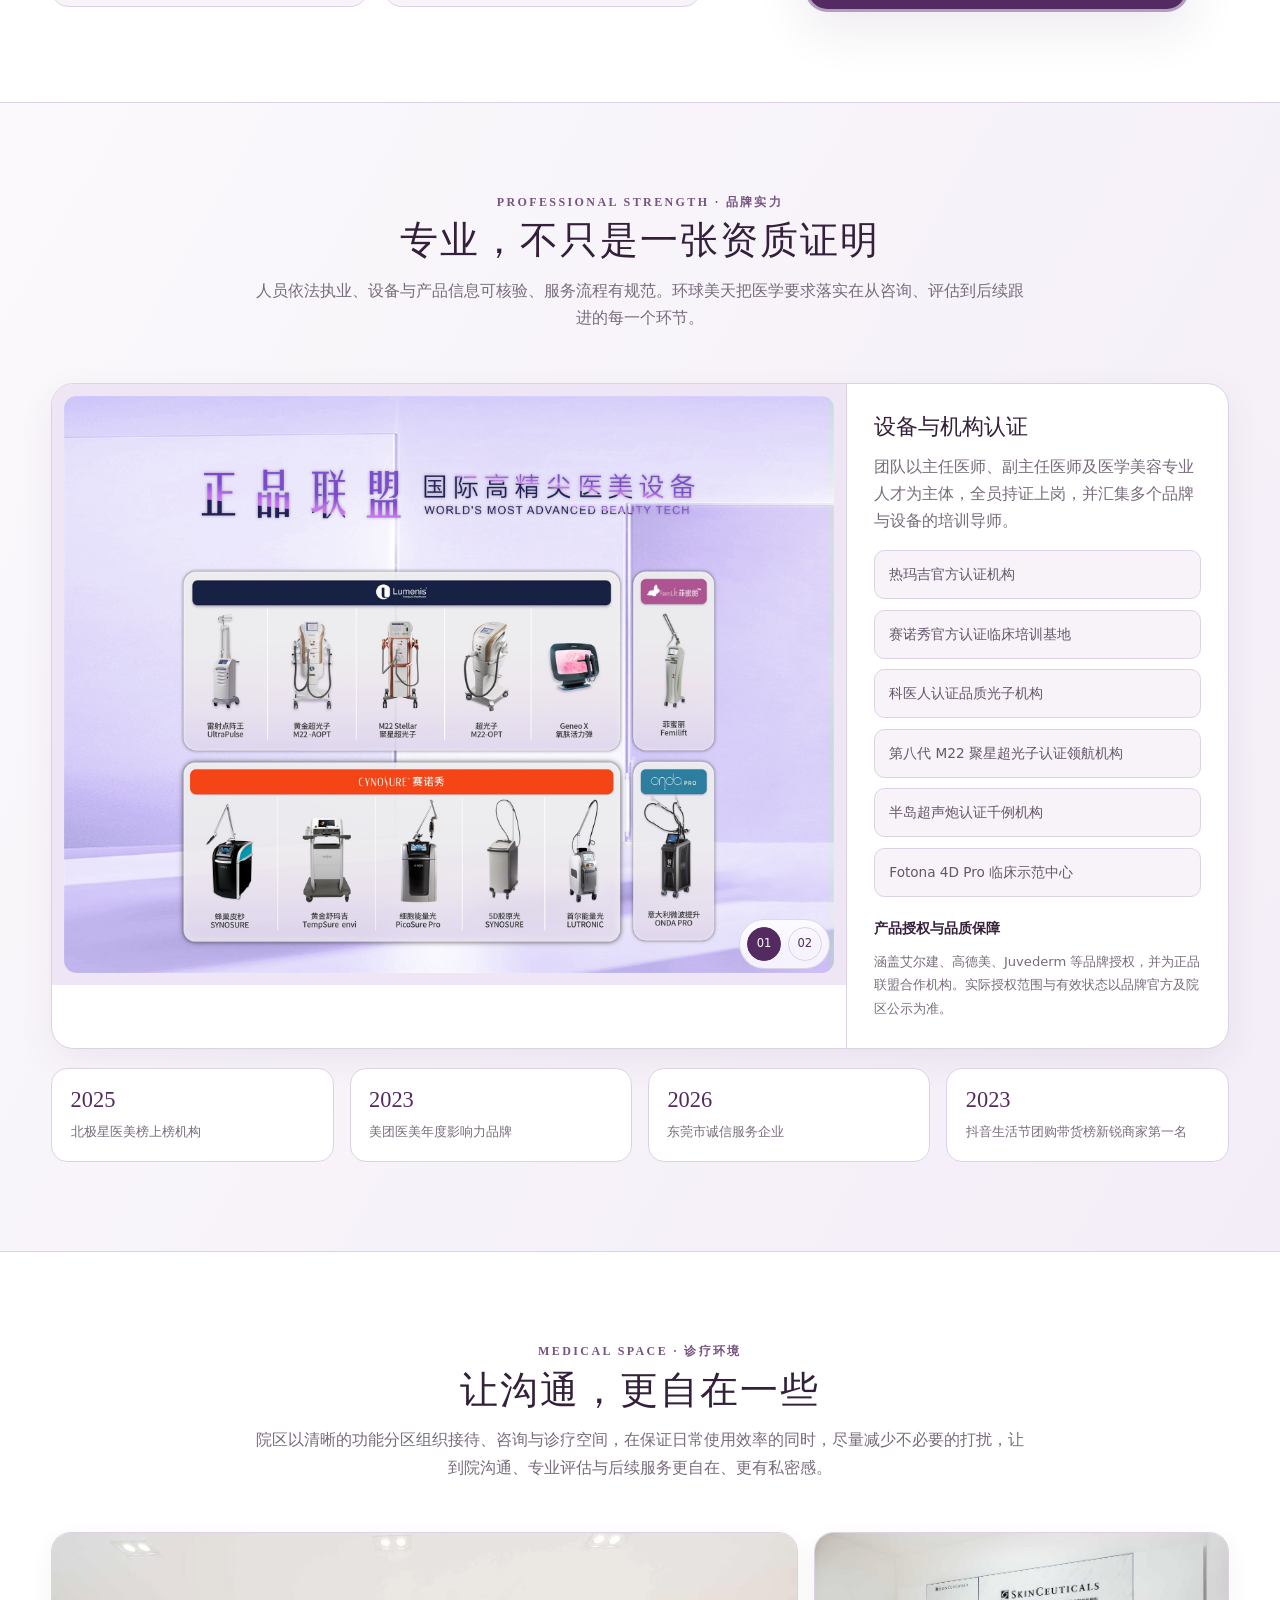
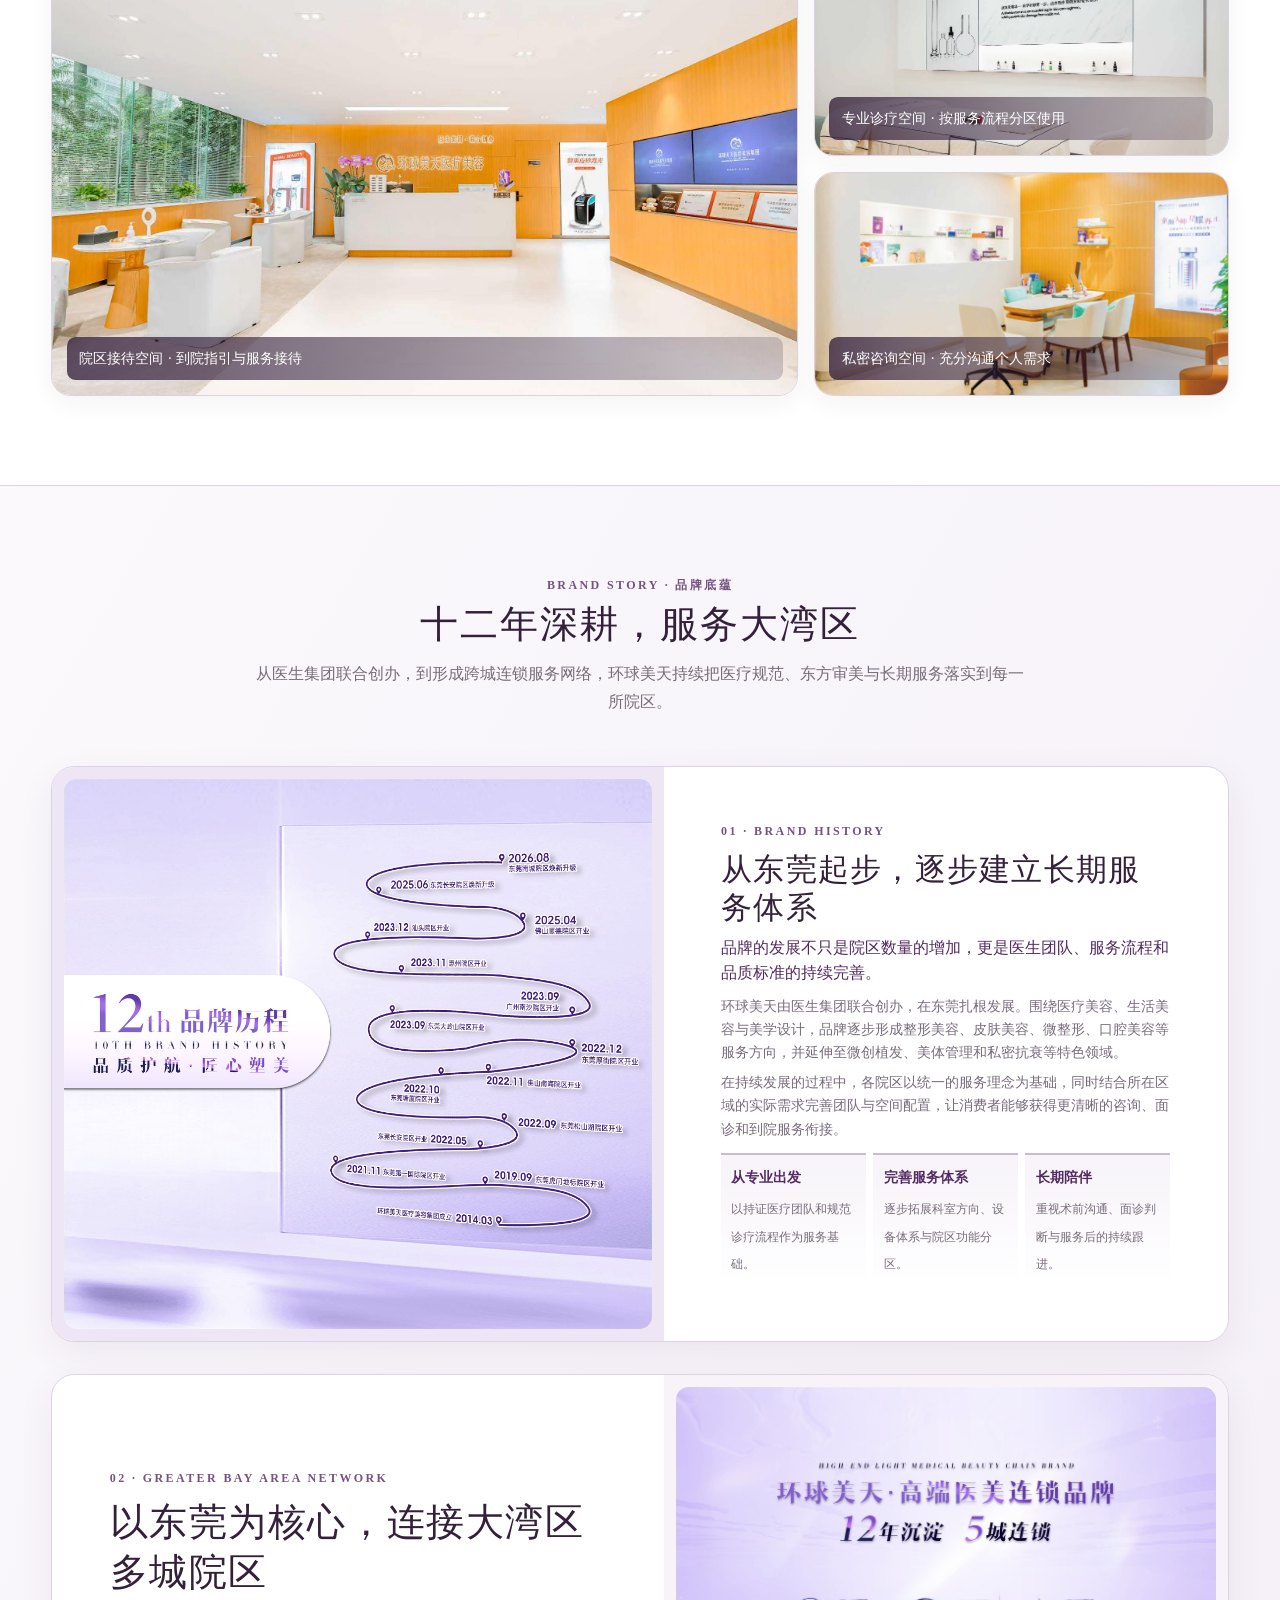
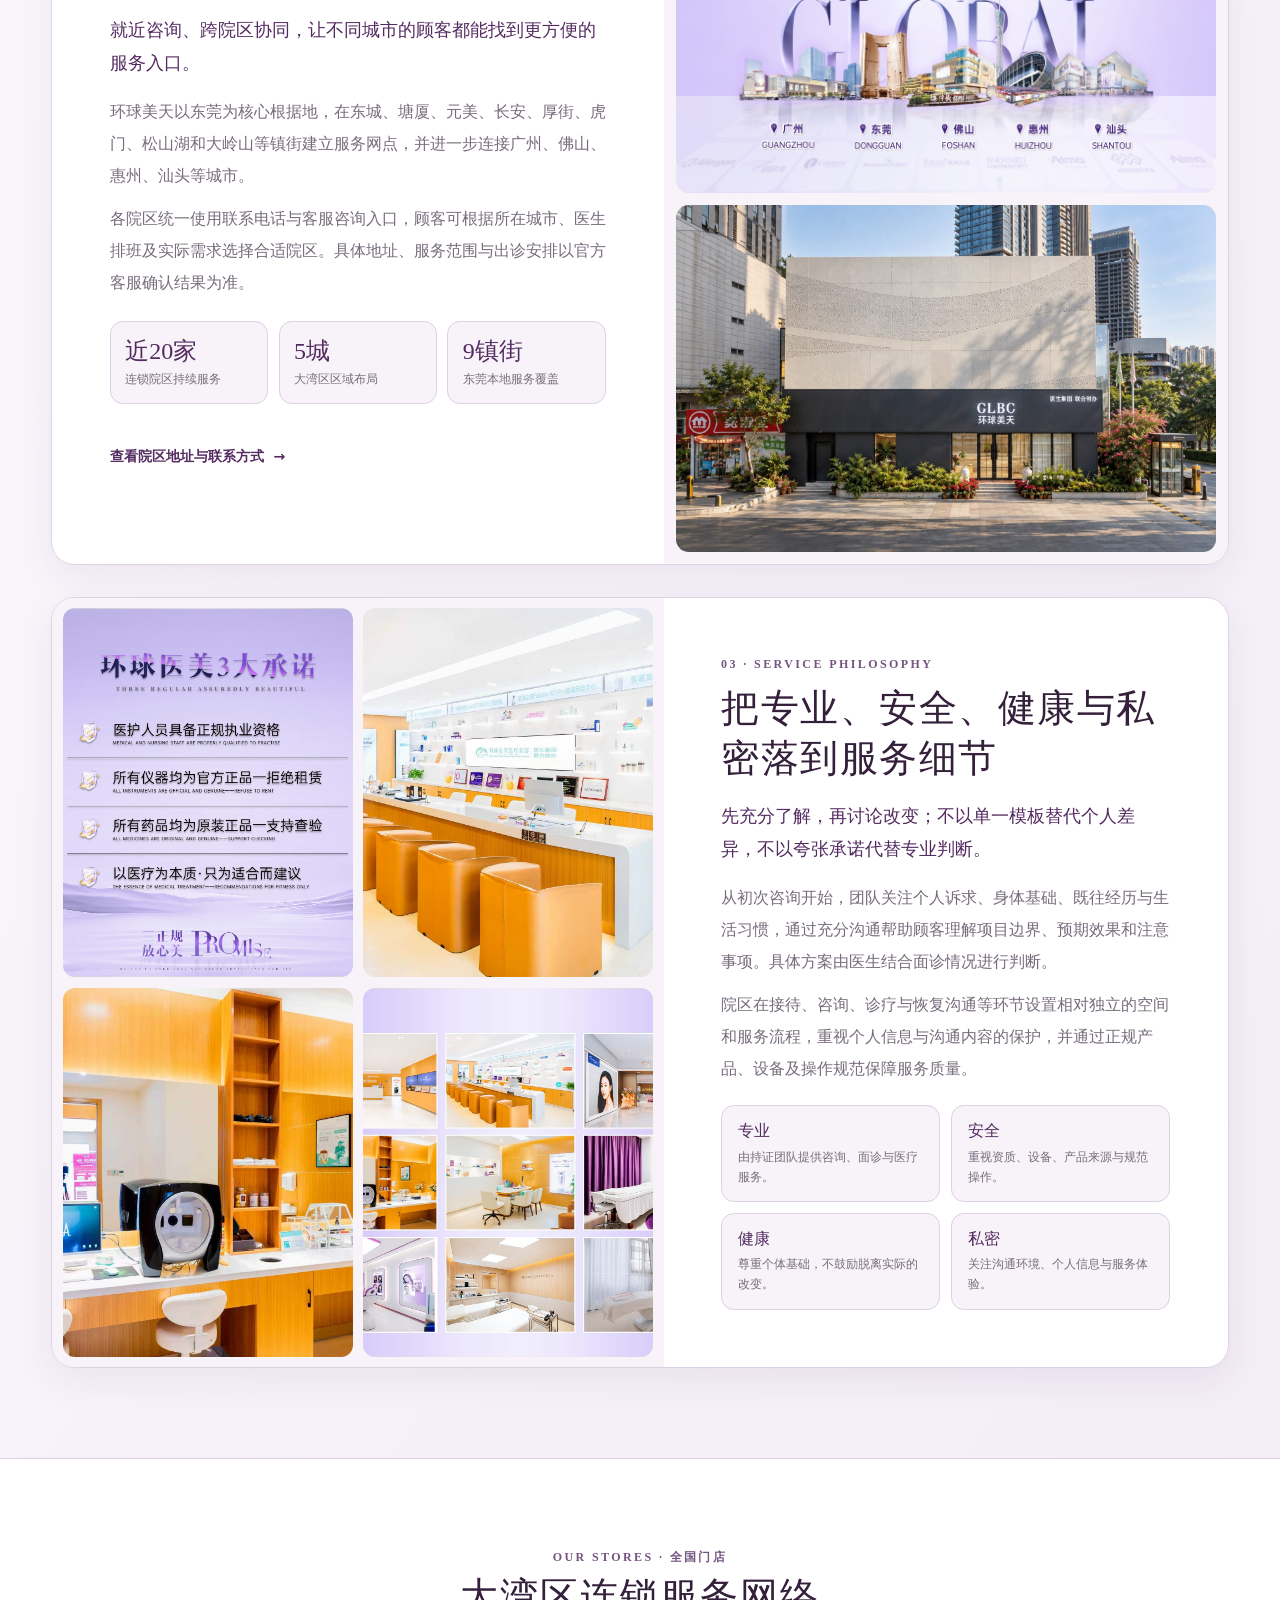
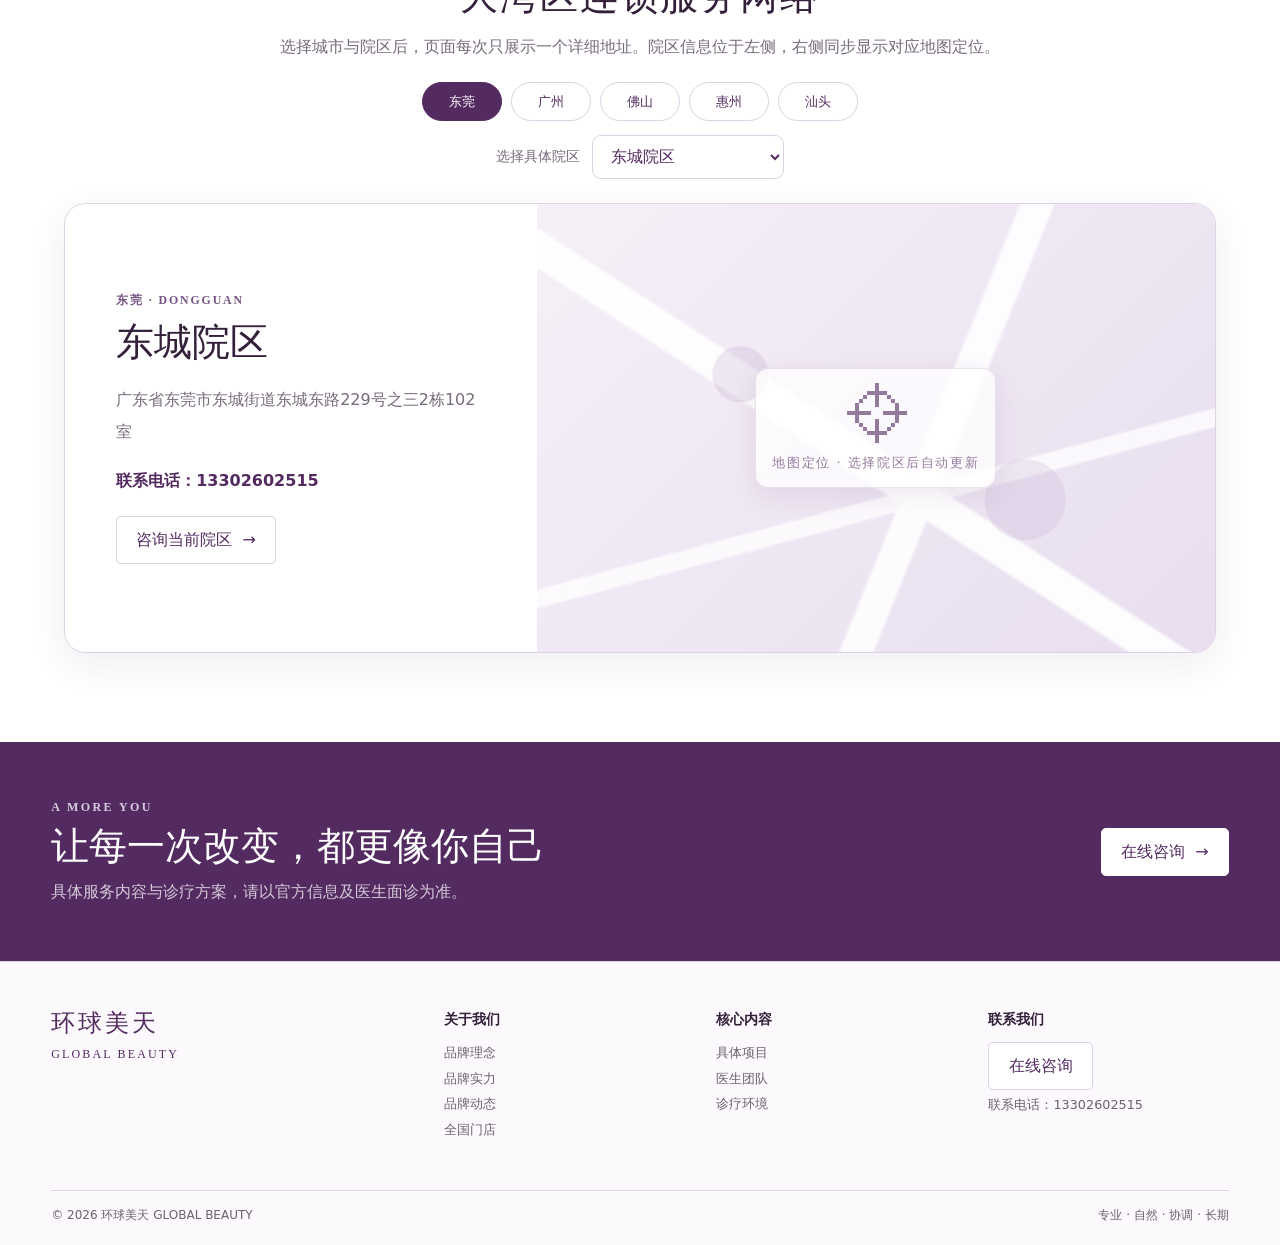
==== commit cc5f3bc0: "Update Global Beauty demo" ====
--- a/index.html
+++ b/index.html
@@ -207,7 +207,7 @@
       <article class="strength-panel"><h3>设备与机构认证</h3><p class="copy">团队以主任医师、副主任医师及医学美容专业人才为主体，全员持证上岗，并汇集多个品牌与设备的培训导师。</p><div class="credential-list"><span>热玛吉官方认证机构</span><span>赛诺秀官方认证临床培训基地</span><span>科医人认证品质光子机构</span><span>第八代 M22 聚星超光子认证领航机构</span><span>半岛超声炮认证千例机构</span><span>Fotona 4D Pro 临床示范中心</span></div><h4>产品授权与品质保障</h4><p class="auth-copy">涵盖艾尔建、高德美、Juvederm 等品牌授权，并为正品联盟合作机构。实际授权范围与有效状态以品牌官方及院区公示为准。</p></article>
     </div><div class="honor-grid"><article class="honor-card"><strong>2025</strong><span>北极星医美榜上榜机构</span></article><article class="honor-card"><strong>2023</strong><span>美团医美年度影响力品牌</span></article><article class="honor-card"><strong>2026</strong><span>东莞市诚信服务企业</span></article><article class="honor-card"><strong>2023</strong><span>抖音生活节团购带货榜新锐商家第一名</span></article></div></div></section>
 
-    <section class="section spaces" id="spaces"><div class="shell"><header class="template-head"><p class="eyebrow">Medical Space · 诊疗环境</p><h2 class="section-title">舒适、私密的院区空间</h2><p class="copy">院区以接待、咨询与诊疗功能分区组织空间，在保持明亮舒适的同时兼顾沟通私密性，为到院咨询和专业面诊提供清晰、从容的环境。</p></header><div class="space-grid"><figure class="space-card"><img src="assets/clinic-lobby.jpg" alt="环球美天院区接待空间" loading="lazy"><figcaption>院区接待空间 · 到院指引与服务接待</figcaption></figure><figure class="space-card"><img src="assets/clinic-treatment.jpg" alt="环球美天诊疗空间" loading="lazy"><figcaption>专业诊疗空间 · 按服务流程分区使用</figcaption></figure><figure class="space-card"><img src="assets/clinic-consult.jpg" alt="环球美天咨询空间" loading="lazy"><figcaption>私密咨询空间 · 充分沟通个人需求</figcaption></figure></div></div></section>
+    <section class="section spaces" id="spaces"><div class="shell"><header class="template-head"><p class="eyebrow">Medical Space · 诊疗环境</p><h2 class="section-title">让沟通，更自在一些</h2><p class="copy">院区以清晰的功能分区组织接待、咨询与诊疗空间，在保证日常使用效率的同时，尽量减少不必要的打扰，让到院沟通、专业评估与后续服务更自在、更有私密感。</p></header><div class="space-grid"><figure class="space-card"><img src="assets/clinic-lobby.jpg" alt="环球美天院区接待空间" loading="lazy"><figcaption>院区接待空间 · 到院指引与服务接待</figcaption></figure><figure class="space-card"><img src="assets/clinic-treatment.jpg" alt="环球美天诊疗空间" loading="lazy"><figcaption>专业诊疗空间 · 按服务流程分区使用</figcaption></figure><figure class="space-card"><img src="assets/clinic-consult.jpg" alt="环球美天咨询空间" loading="lazy"><figcaption>私密咨询空间 · 充分沟通个人需求</figcaption></figure></div></div></section>
 
     <section class="section news" id="news"><div class="shell"><header class="template-head"><p class="eyebrow">Brand Story · 品牌底蕴</p><h2 class="section-title">十二年深耕，服务大湾区</h2><p class="copy">从医生集团联合创办，到形成跨城连锁服务网络，环球美天持续把医疗规范、东方审美与长期服务落实到每一所院区。</p></header><div class="story-stack">
       <article class="story-panel"><figure class="story-visual story-contain"><img src="assets/brand-history.jpg" alt="环球美天十二年品牌历程时间轴" loading="lazy"></figure><div class="story-copy"><p class="eyebrow">01 · Brand History</p><h3>从东莞起步，逐步建立长期服务体系</h3><p class="story-lead">品牌的发展不只是院区数量的增加，更是医生团队、服务流程和品质标准的持续完善。</p><p class="copy">环球美天由医生集团联合创办，在东莞扎根发展。围绕医疗美容、生活美容与美学设计，品牌逐步形成整形美容、皮肤美容、微整形、口腔美容等服务方向，并延伸至微创植发、美体管理和私密抗衰等特色领域。</p><p class="copy">在持续发展的过程中，各院区以统一的服务理念为基础，同时结合所在区域的实际需求完善团队与空间配置，让消费者能够获得更清晰的咨询、面诊和到院服务衔接。</p><div class="story-steps"><div class="story-step"><b>从专业出发</b><span>以持证医疗团队和规范诊疗流程作为服务基础。</span></div><div class="story-step"><b>完善服务体系</b><span>逐步拓展科室方向、设备体系与院区功能分区。</span></div><div class="story-step"><b>长期陪伴</b><span>重视术前沟通、面诊判断与服务后的持续跟进。</span></div></div></div></article>
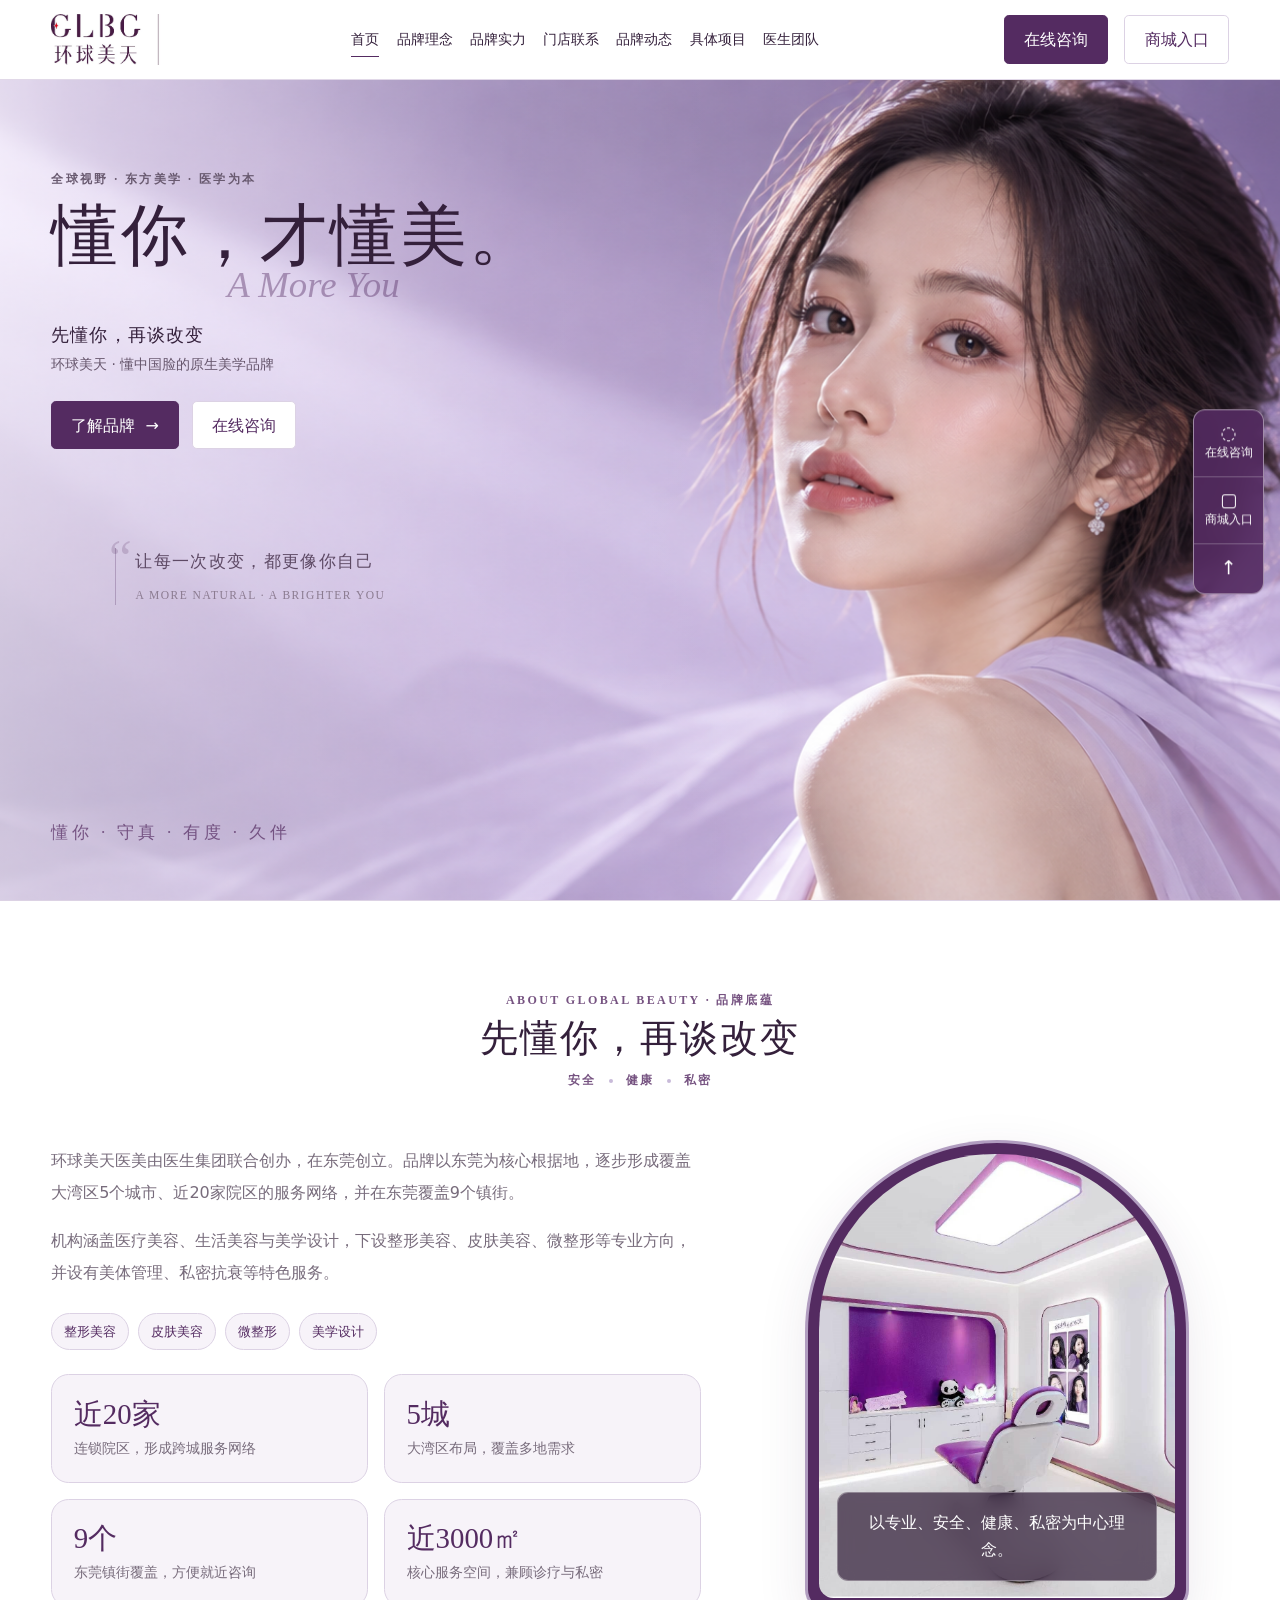
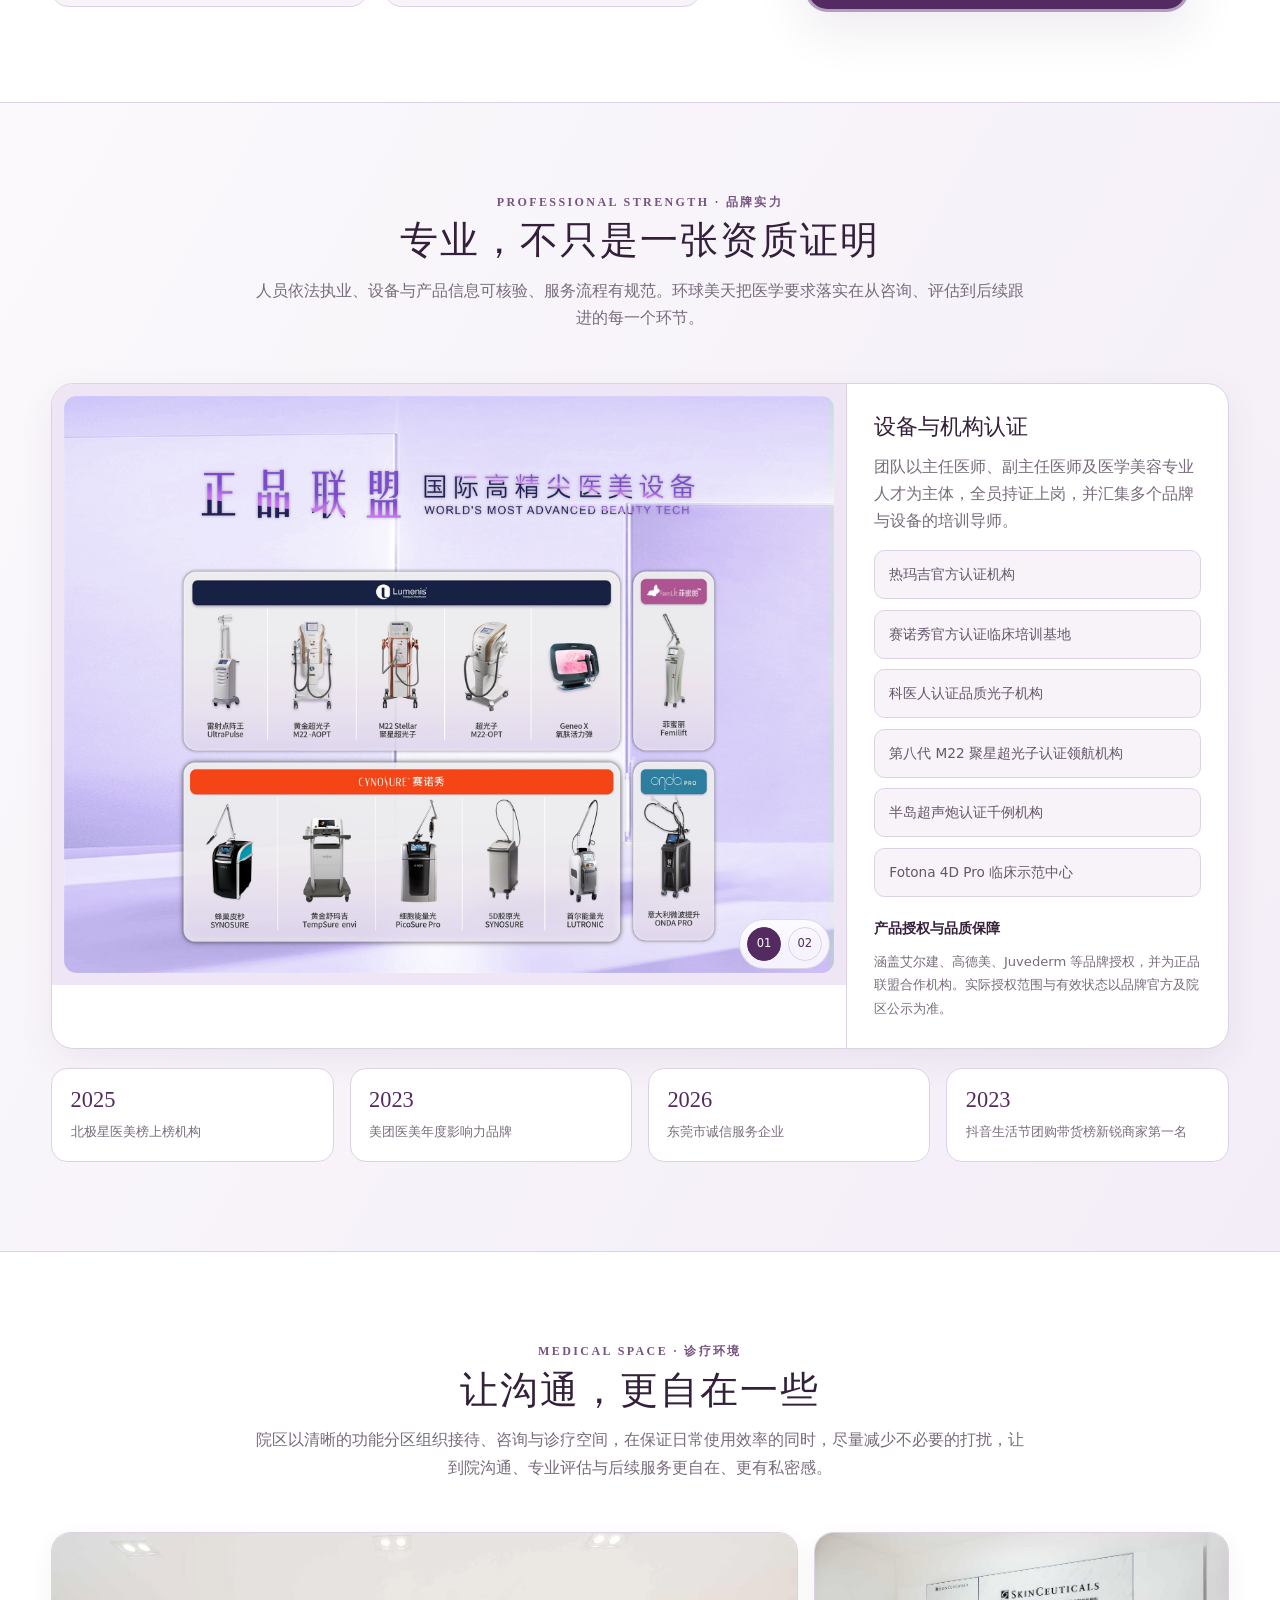
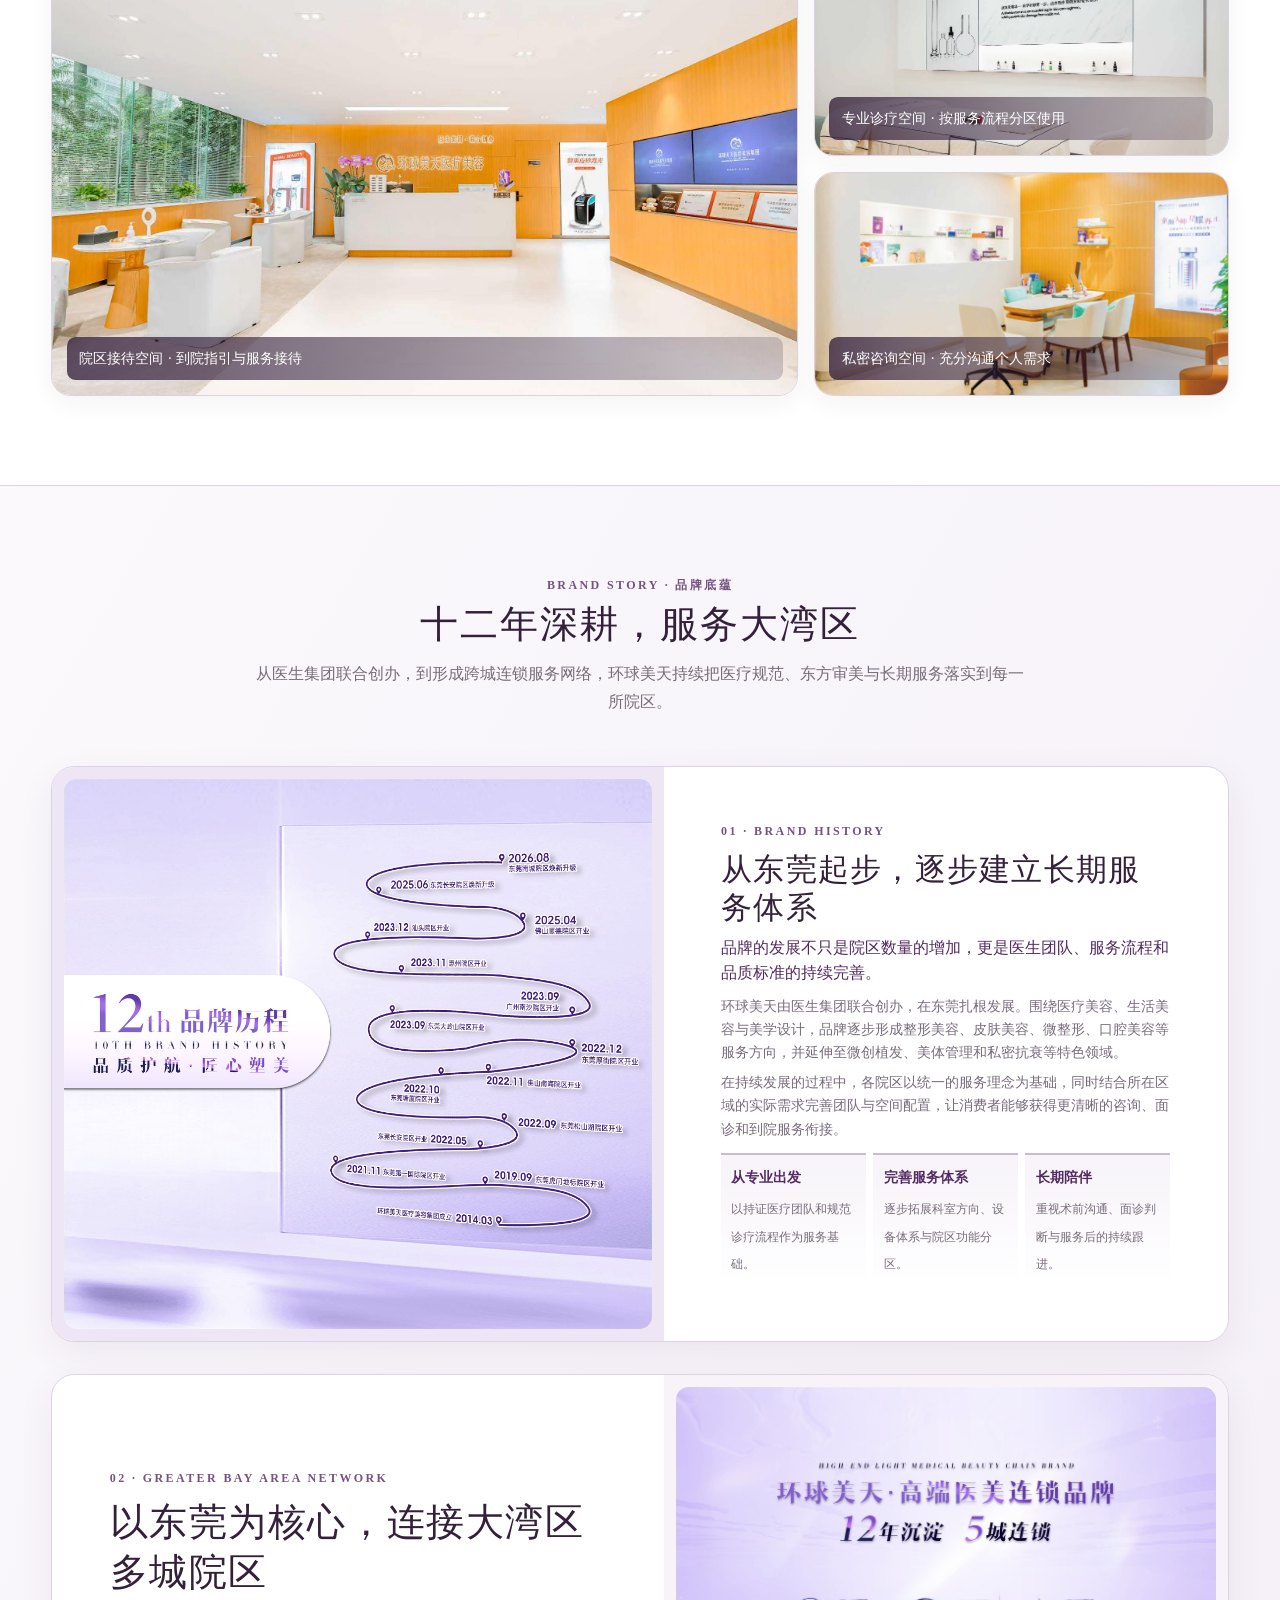
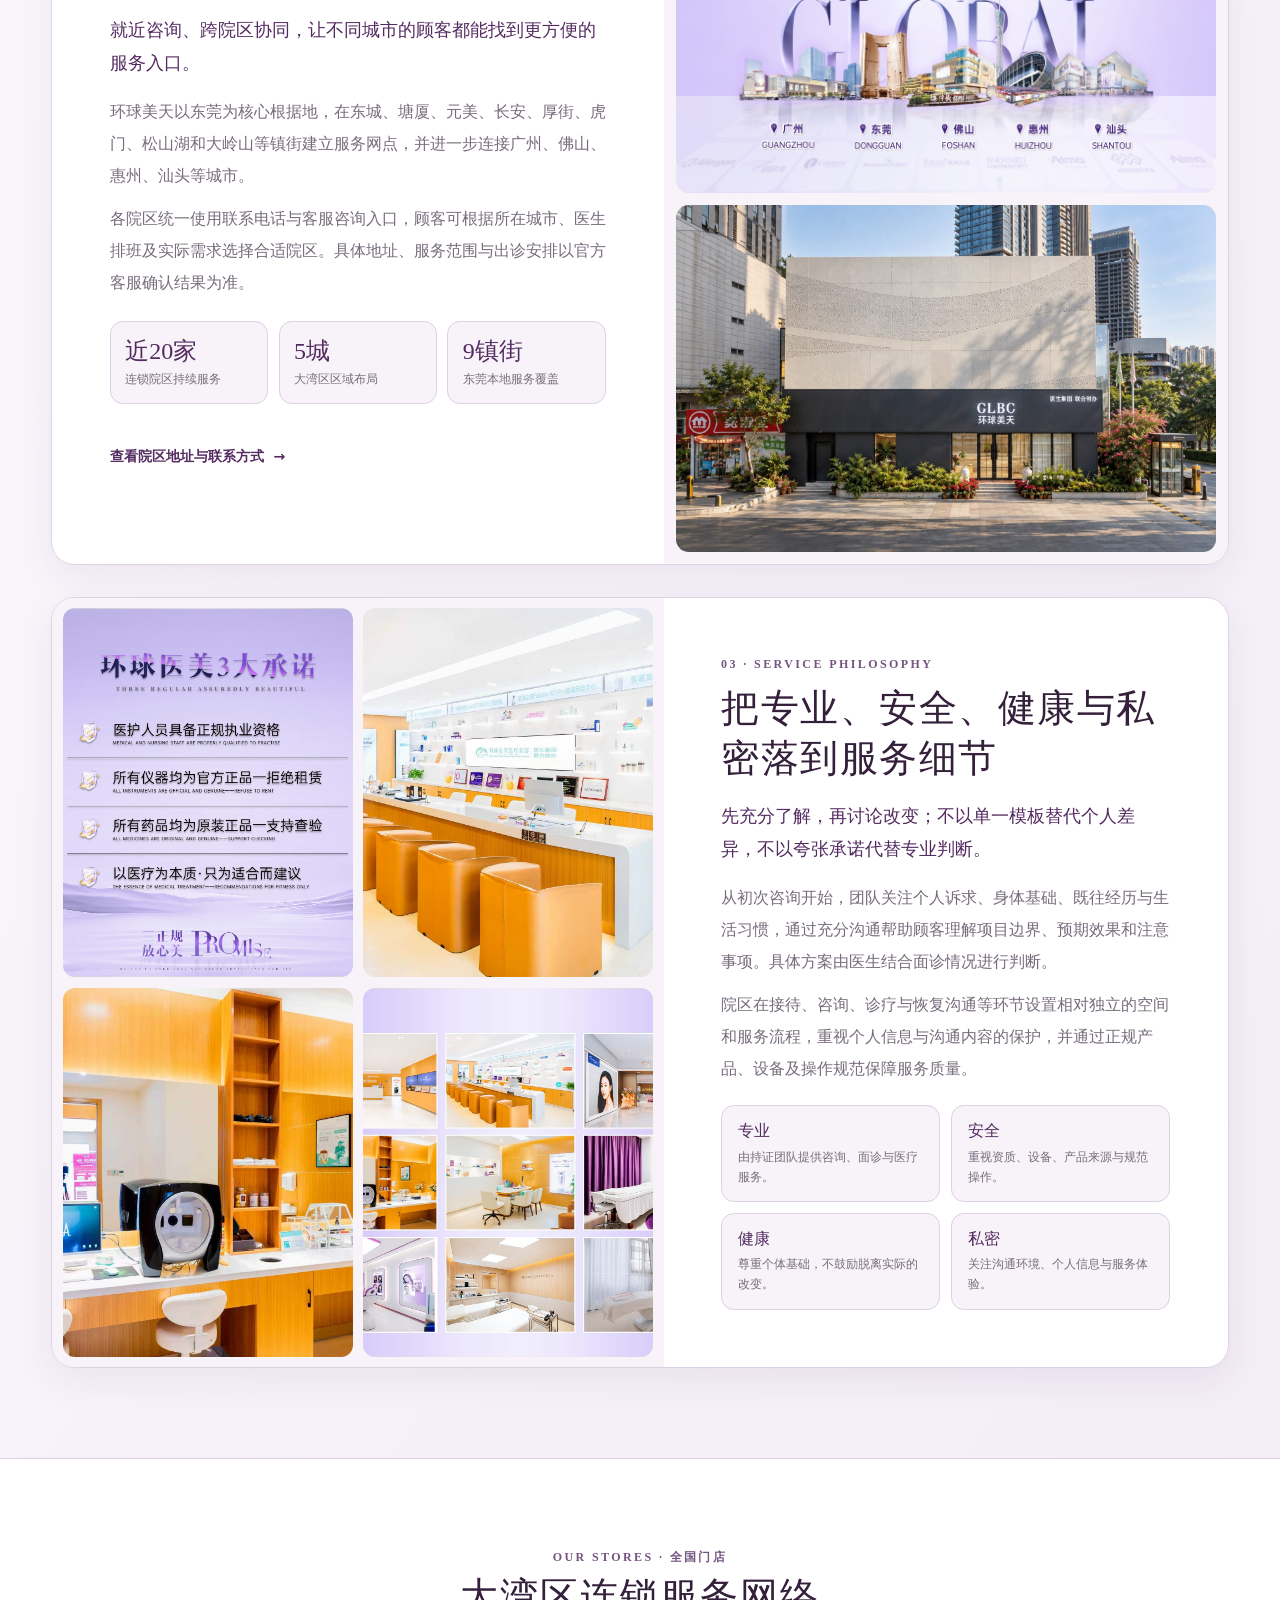
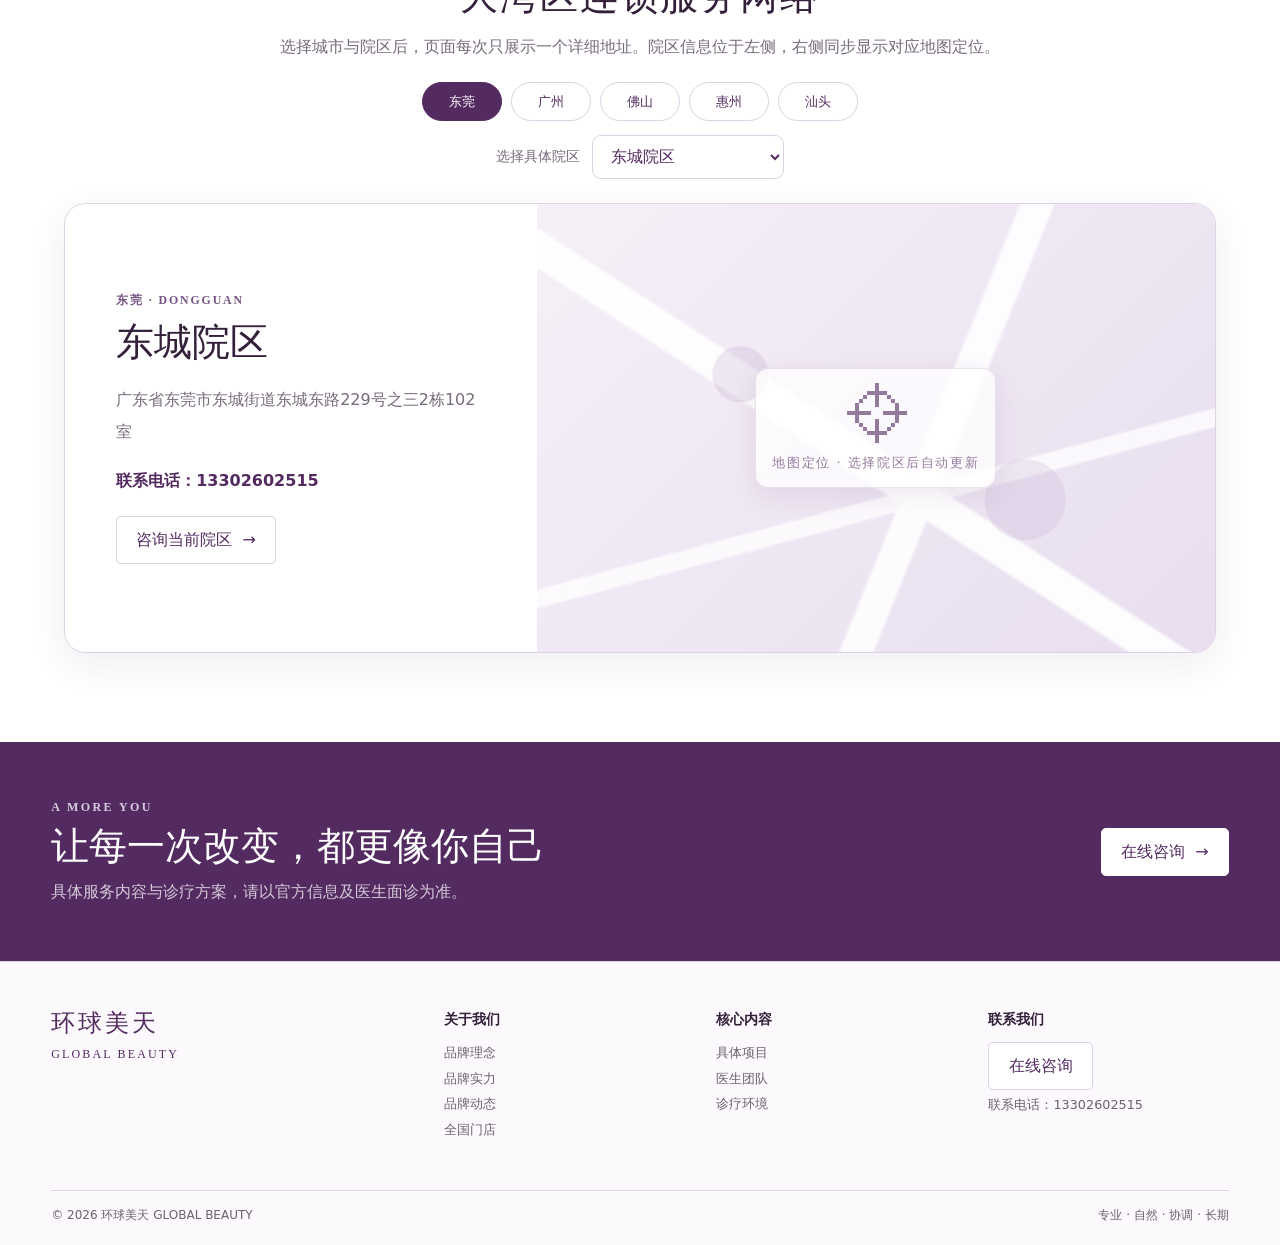
==== commit 87013a33: "Update Global Beauty demo" ====
--- a/index.html
+++ b/index.html
@@ -63,6 +63,7 @@
     .hero-quote::before{content:"“";position:absolute;left:-.45rem;top:-1rem;color:rgba(84,43,97,.2);font:3.2rem/1 Georgia,serif}
     .hero-quote strong{display:block;font:400 1.05rem/1.7 "Songti SC",SimSun,serif;letter-spacing:.08em}
     .hero-quote small{display:block;margin-top:.6rem;color:#8b7b90;font:.72rem/1.6 Georgia,serif;letter-spacing:.13em}
+    .hero-principles{position:absolute;left:0;bottom:clamp(2rem,6vh,4.5rem);margin:0;color:rgba(84,43,97,.72);font:400 clamp(1rem,1.35vw,1.25rem)/1.5 "Songti SC",SimSun,serif;letter-spacing:.22em;white-space:nowrap}
     .floating-rail{position:fixed;z-index:30;right:1rem;top:50%;translate:0 -22%;display:grid;overflow:hidden;color:white;background:rgba(84,43,97,.9);border:1px solid rgba(255,255,255,.45);border-radius:.75rem;backdrop-filter:blur(10px)}
     .floating-rail button,.floating-rail a{width:4.3rem;min-height:4.2rem;display:grid;place-items:center;padding:.5rem;color:white;background:transparent;border:0;border-bottom:1px solid rgba(255,255,255,.25);font-size:.75rem;cursor:pointer;text-align:center}
     .floating-rail a:last-child{min-height:3rem;border:0;font-size:1.2rem}
@@ -171,7 +172,7 @@
     }
     @media(max-width:720px){
       .site-header{height:4.35rem}.brand{flex-basis:6.4rem;height:2.7rem}.mobile-nav{inset-block-start:4.35rem}html{scroll-padding-top:4.35rem}
-      .hero{min-height:calc(100svh - 4.35rem)}.hero-bg{object-position:64% center}.hero::after{background:linear-gradient(90deg,rgba(255,255,255,.9),rgba(255,255,255,.48) 55%,rgba(255,255,255,.08))}.hero-inner{padding-top:3.3rem}.hero-copy{width:88%}.hero h1{font-size:clamp(2rem,8.6vw,2.55rem);letter-spacing:.01em}.script{margin:.15rem 0 .4rem 4.8rem;font-size:1.6rem}.hero-lead{font-size:1rem}.hero-sub{font-size:.78rem}.hero-quote{display:none}
+      .hero{min-height:calc(100svh - 4.35rem)}.hero-bg{object-position:64% center}.hero::after{background:linear-gradient(90deg,rgba(255,255,255,.9),rgba(255,255,255,.48) 55%,rgba(255,255,255,.08))}.hero-inner{padding-top:3.3rem}.hero-copy{width:88%}.hero h1{font-size:clamp(2rem,8.6vw,2.55rem);letter-spacing:.01em}.script{margin:.15rem 0 .4rem 4.8rem;font-size:1.6rem}.hero-lead{font-size:1rem}.hero-sub{font-size:.78rem}.hero-quote{display:none}.hero-principles{bottom:1.25rem;font-size:.8rem;letter-spacing:.14em}
       .section{padding-block:3.8rem}.template-head{margin-bottom:2.2rem}.about-layout{grid-template-columns:1fr}.about-copy{order:2}.about-arch{order:1;width:min(82vw,22rem)}.category-rail{display:flex;flex-direction:row;overflow-x:auto;padding-bottom:.35rem;scrollbar-width:none}.category-item{min-width:9.5rem}.project-grid{grid-template-columns:1fr 1fr}.doctor-grid{grid-template-columns:1fr}.doctor-card{width:min(100%,24rem);margin-inline:auto}.strength-layout{grid-template-columns:1fr}.strength-visual{min-height:0;padding:8px}.strength-visual img{aspect-ratio:auto}.strength-panel{padding:1.25rem}.honor-grid{grid-template-columns:1fr 1fr}.space-grid{display:grid;grid-template-columns:1fr;grid-template-rows:auto}.space-card:first-child{grid-row:auto}.space-card{aspect-ratio:4/3}.story-stack{gap:1.2rem}.story-visual{min-height:0}.story-contain{padding:8px}.story-contain+.story-copy{padding-block:1.45rem}.story-visual>img{aspect-ratio:4/3}.story-copy{padding:1.45rem}.story-copy h3{font-size:1.8rem}.story-steps{grid-template-columns:1fr}.story-metrics{gap:.45rem}.story-metric{padding:.7rem}.story-metric strong{font-size:1.25rem}.story-gallery{grid-template-columns:1fr 1fr;grid-template-rows:auto}.story-gallery img:first-child{grid-column:1/-1;grid-row:auto}.story-gallery img:last-child{grid-column:1/-1;aspect-ratio:16/8}.principle-grid{grid-template-columns:1fr}.store-switcher{align-items:stretch;flex-direction:column;margin-top:-.7rem}.store-switcher select{width:100%}.store-copy{padding:1.5rem}.store-map-wrap,.store-map{min-height:19rem}.closing-inner{align-items:flex-start;flex-direction:column}.footer-main{grid-template-columns:1fr 1fr}.footer-brand{grid-column:1/-1}.copyright{flex-direction:column}
     }
     @media(prefers-reduced-motion:reduce){*,*::before,*::after{scroll-behavior:auto!important;transition-duration:.01ms!important;animation-duration:.01ms!important;animation-iteration-count:1!important}}
@@ -192,6 +193,7 @@
       <div class="shell hero-inner">
         <div class="hero-copy"><p class="eyebrow">全球视野 · 东方美学 · 医学为本</p><h1>懂你，才懂美。</h1><span class="script">A More You</span><p class="hero-lead">先懂你，再谈改变</p><p class="hero-sub">环球美天 · 懂中国脸的原生美学品牌</p><div class="hero-actions"><a class="button primary" href="#about">了解品牌&nbsp; →</a><button class="button ghost" type="button" data-consult>在线咨询</button></div></div>
         <aside class="hero-quote"><strong>让每一次改变，都更像你自己</strong><small>A MORE NATURAL · A BRIGHTER YOU</small></aside>
+        <p class="hero-principles">懂你 · 守真 · 有度 · 久伴</p>
       </div>
     </section>
 
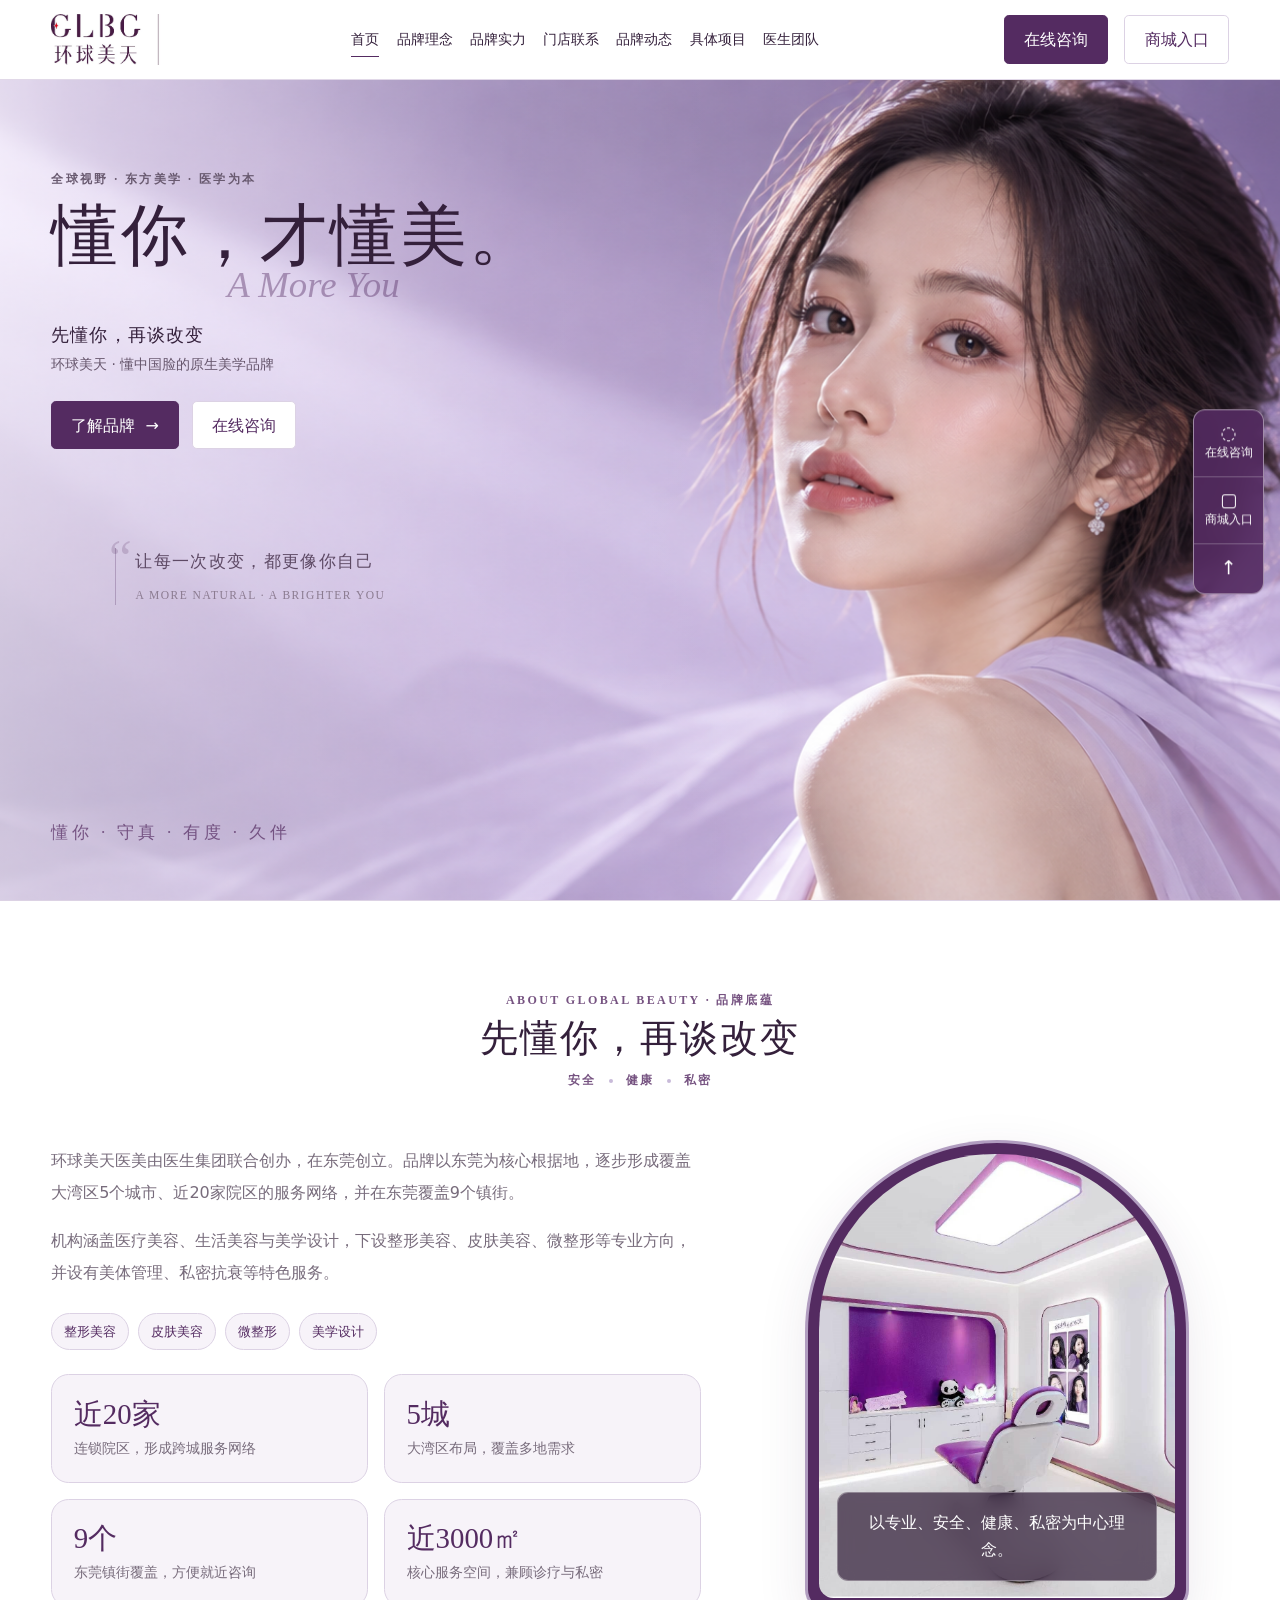
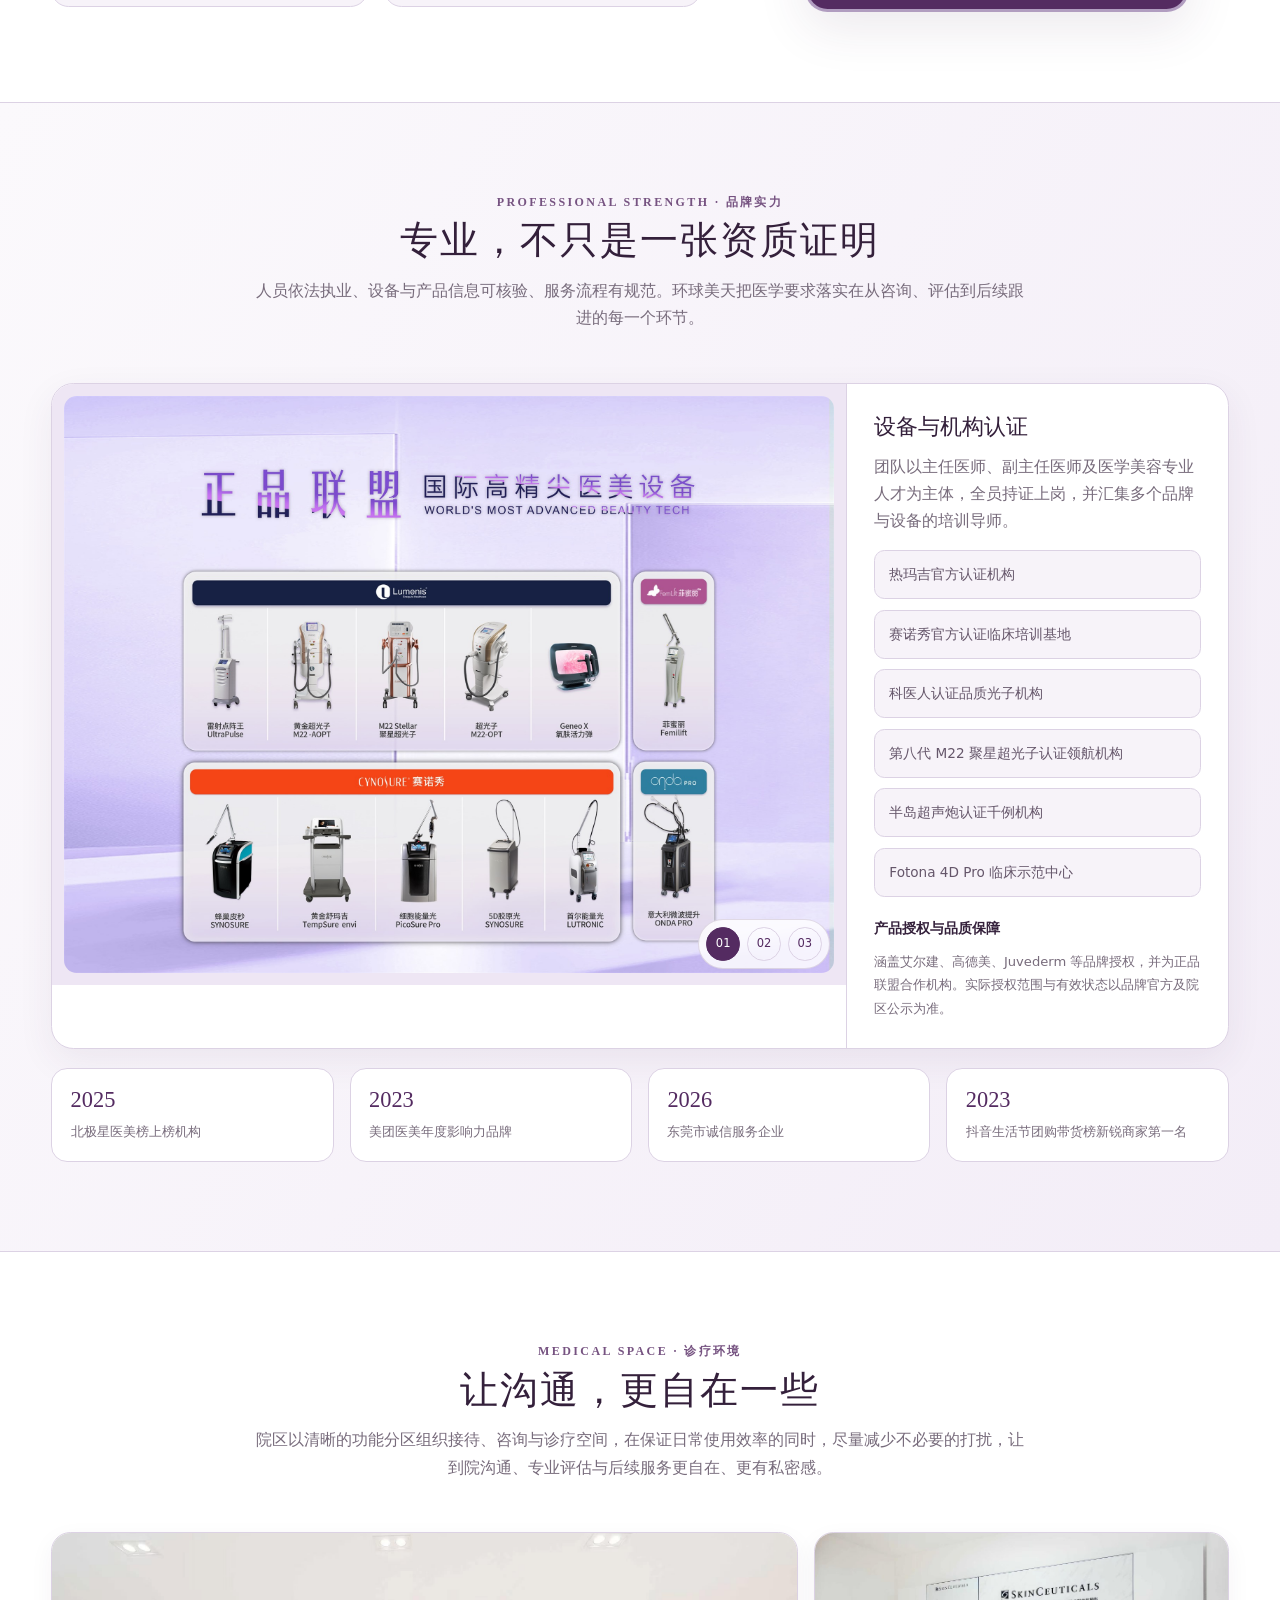
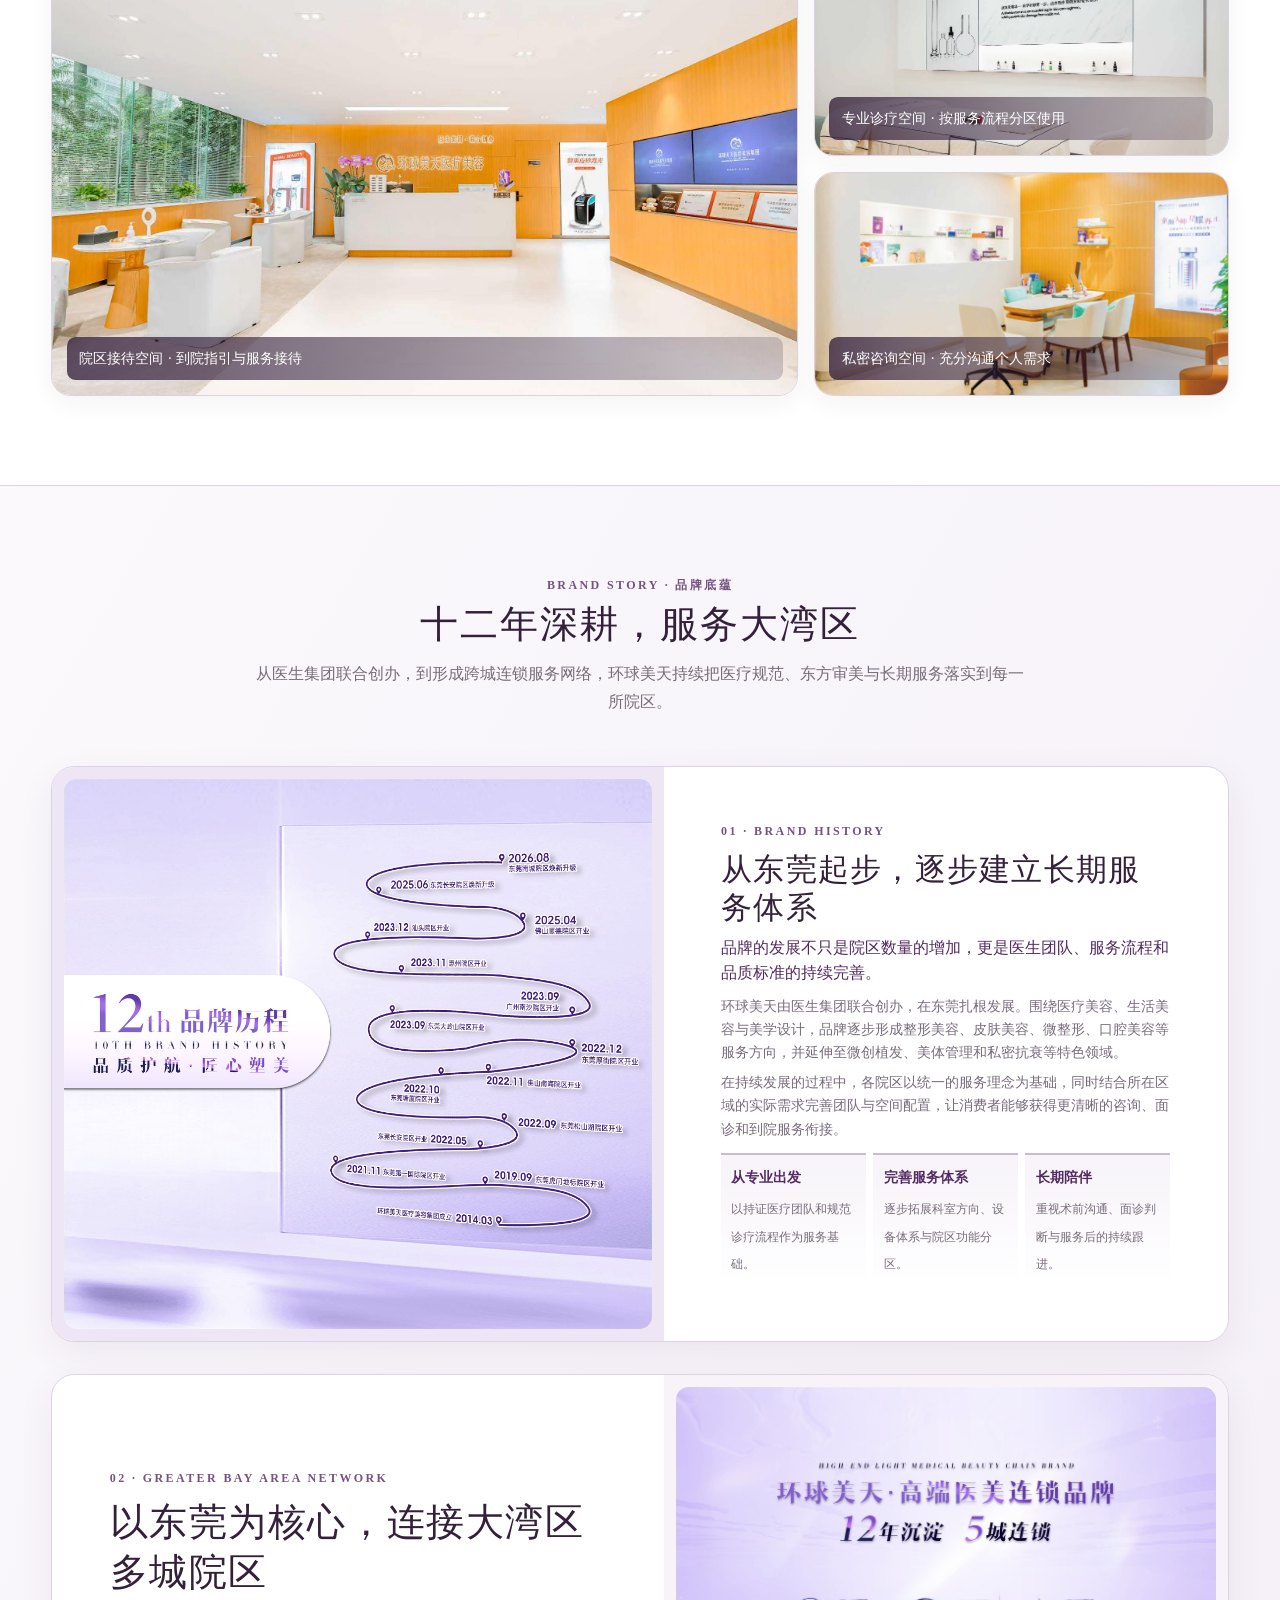
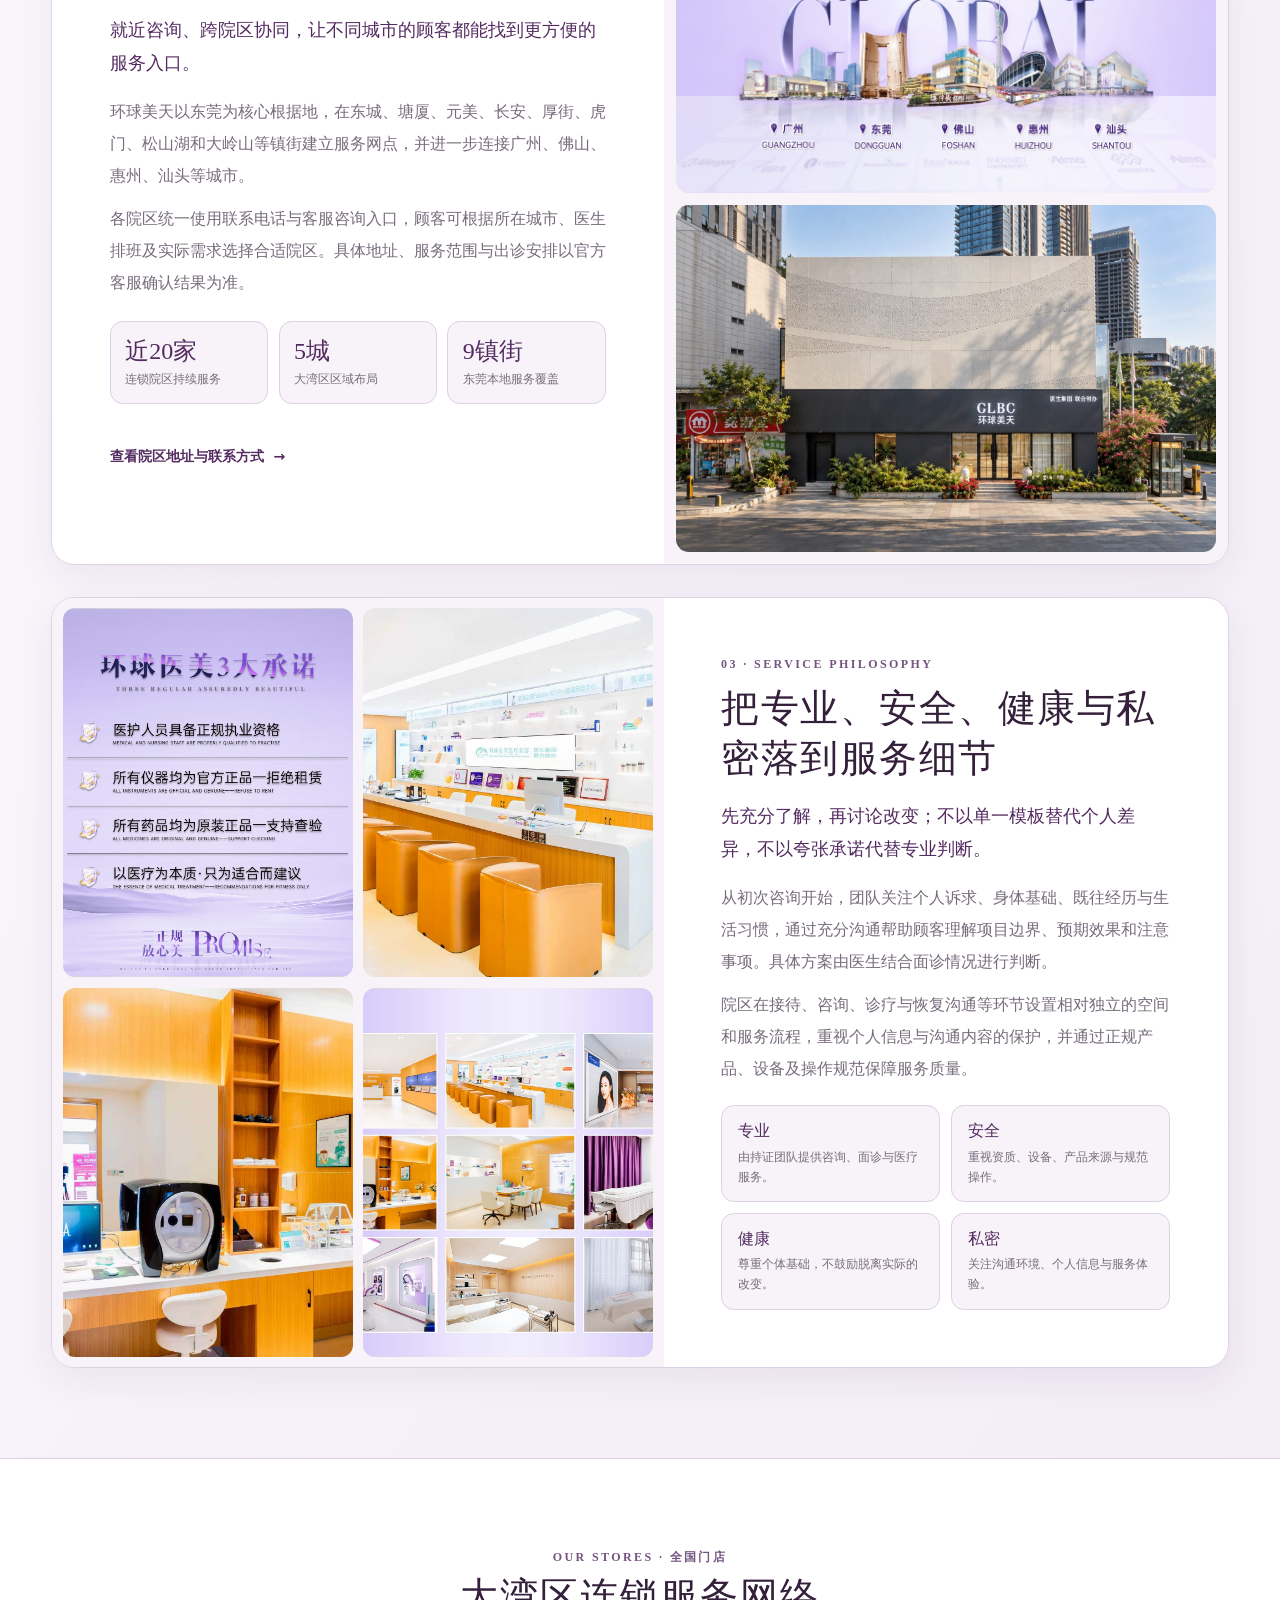
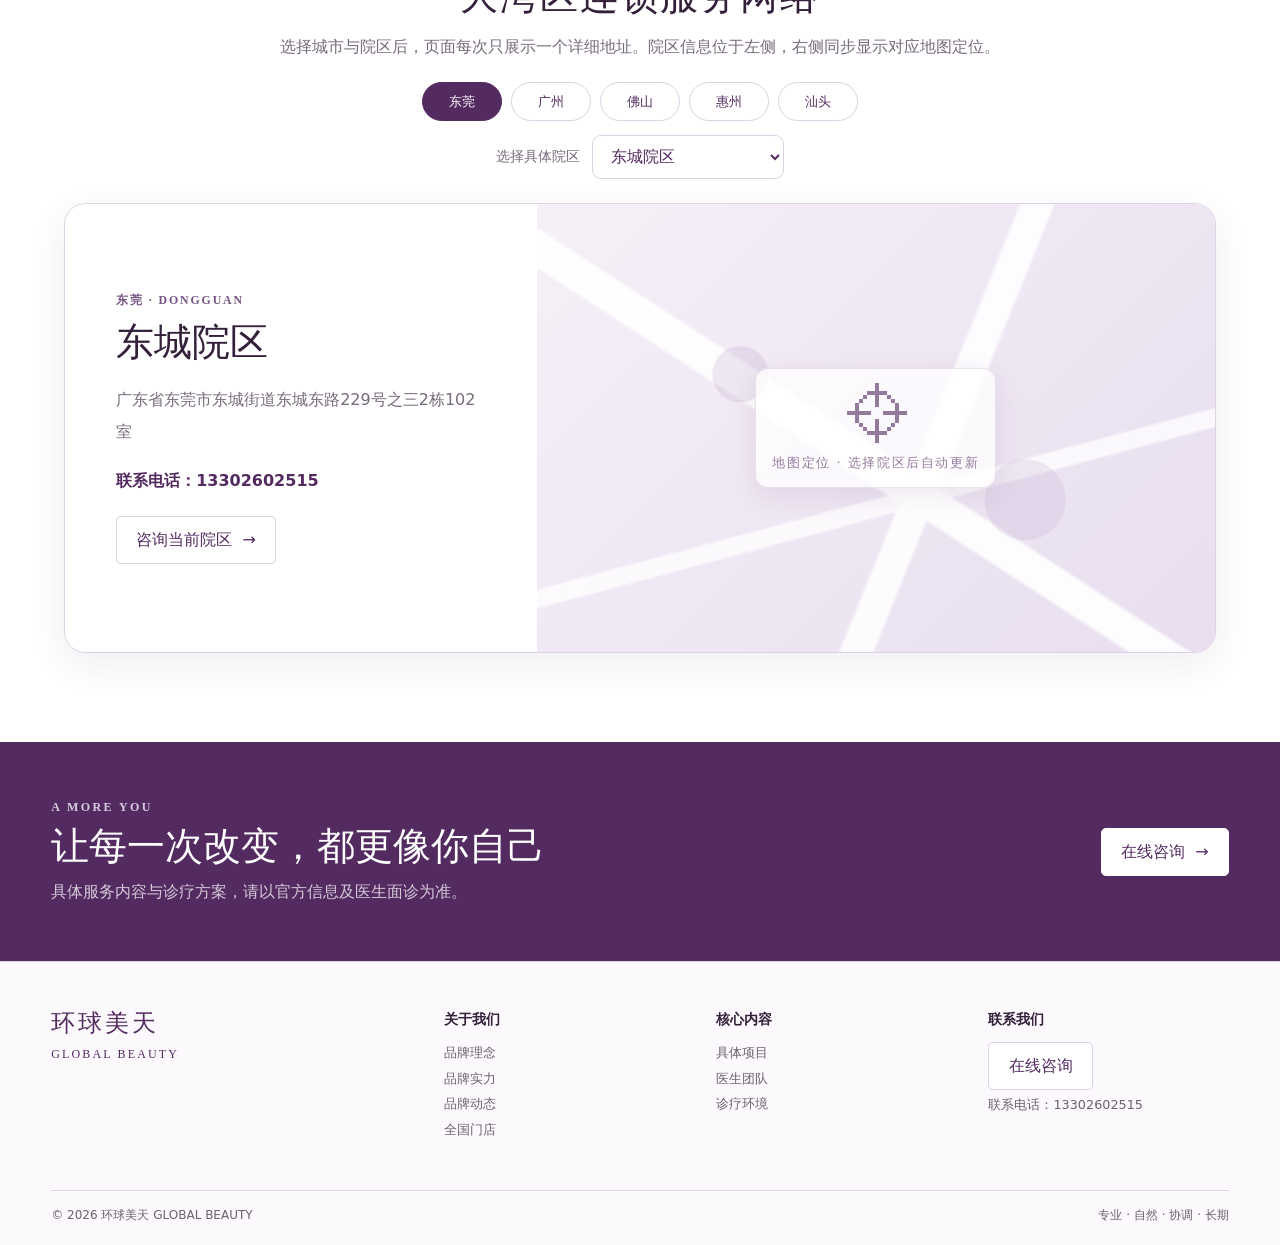
==== commit 11818be1: "Add third equipment image to existing carousel" ====
--- a/index.html
+++ b/index.html
@@ -160,9 +160,30 @@
     .footer-group a,.footer-group span{display:block;margin:.25rem 0;font-size:.8rem}
     .copyright{display:flex;justify-content:space-between;gap:1rem;padding:.9rem 0 1.2rem;border-top:1px solid var(--line);font-size:.75rem}
 
-    dialog{width:min(92vw,31rem);padding:0;color:var(--ink);background:white;border:1px solid var(--line);border-radius:1rem;box-shadow:0 28px 90px rgba(29,16,37,.28)}
-    dialog::backdrop{background:rgba(47,28,52,.45);backdrop-filter:blur(4px)}
-    .dialog-inner{padding:1.6rem}.dialog-top{display:flex;align-items:center;justify-content:space-between}.dialog-top h2{margin:0;font:400 1.5rem/1.4 "Songti SC",SimSun,serif}.dialog-close{width:2.3rem;height:2.3rem;color:var(--purple);background:var(--mist);border:1px solid var(--line);border-radius:50%;cursor:pointer}.dialog-inner p{color:var(--muted)}.dialog-phone{display:inline-block;margin:.15rem 0 1rem;color:var(--purple);font:600 1.25rem/1.4 Georgia,serif}.dialog-note{padding:.9rem;background:var(--mist);border:1px solid var(--line);font-size:.82rem}
+    dialog{width:min(calc(100% - 32px),44rem);max-height:calc(100dvh - 32px);padding:0;color:var(--ink);background:#fcfafd;border:1px solid rgba(220,210,228,.9);border-radius:1.5rem;box-shadow:0 32px 100px rgba(40,21,48,.24)}
+    dialog::backdrop{background:rgba(40,25,48,.4);backdrop-filter:blur(6px)}
+    .dialog-inner{position:relative;display:grid;grid-template-columns:minmax(0,1fr) 16.5rem;gap:1.8rem;padding:3rem 2.5rem 1.3rem;background:radial-gradient(ellipse at 0 0,#ece2f3 0,transparent 65%)}
+    .dialog-close{position:absolute;top:.85rem;right:.85rem;display:grid;place-items:center;width:2.5rem;height:2.5rem;padding:0;color:var(--violet);background:rgba(255,255,255,.7);border:1px solid var(--line);border-radius:50%;cursor:pointer;font-size:1.2rem;transition:background .2s,color .2s}
+    .dialog-close:hover{color:var(--purple);background:white}.dialog-close:focus-visible{outline:2px solid var(--violet);outline-offset:3px}
+    .shop-intro{align-self:center}.shop-intro .eyebrow{margin-bottom:1rem;font-size:.68rem;letter-spacing:.22em}
+    .dialog-top h2{margin:0;font:400 2.3rem/1.35 "Songti SC",SimSun,serif;letter-spacing:.08em}
+    .shop-name{margin:.65rem 0 1.5rem;color:var(--muted);font-size:.88rem}
+    .shop-invitation{margin:0;color:var(--purple);font:400 1.1rem/1.9 "Songti SC",SimSun,serif}
+    .shop-invitation::before{content:"";display:block;width:2rem;height:1px;margin-bottom:1.3rem;background:var(--lavender)}
+    .shop-values{margin:1.5rem 0 0;color:var(--violet);font-size:.7rem;letter-spacing:.12em}
+    .shop-card{padding:1.15rem 1.15rem 1rem;text-align:center;background:white;border:1px solid var(--line);border-radius:1.1rem;box-shadow:0 8px 28px rgba(84,43,97,.06)}
+    .shop-platform{display:inline-block;margin:0;padding:.25rem .8rem;color:var(--violet);background:var(--mist);border-radius:2rem;font-size:.7rem;letter-spacing:.06em}
+    .shop-code{position:relative;width:min(100%,224px);aspect-ratio:1;margin:.8rem auto;overflow:hidden;background:white}
+    .shop-code::after{content:"";position:absolute;inset:0;border:2px solid white;pointer-events:none}
+    .shop-hint{margin:0;color:var(--purple);font-size:.86rem;letter-spacing:.1em}
+    .dialog-note{grid-column:1/-1;margin:0;padding:1rem 0 0;color:var(--muted);border-top:1px solid var(--line);font-size:.72rem;line-height:1.8;text-align:center}
+    @media(max-width:560px){
+      .dialog-inner{grid-template-columns:minmax(0,1fr);gap:1.2rem;padding:2.6rem 1.4rem 1.2rem;text-align:center}
+      .shop-intro .eyebrow{margin-bottom:.5rem}.dialog-top h2{font-size:1.9rem}.shop-name{margin:.4rem 0 0;font-size:.82rem}
+      .shop-invitation,.shop-values{display:none}.shop-card{width:min(100%,16.5rem);justify-self:center}.dialog-note{padding-top:.9rem;font-size:.7rem}
+    }
+    /* Preserve the original mini-program code; show only its 260 × 260 px white square. */
+    .shop-code img{position:absolute;width:215.384615%;max-width:none;height:auto;left:-57.692308%;top:-109.230769%}
 
     @media(max-width:1100px){
       .desktop-nav,.header-actions{display:none}.menu-toggle{display:block}
@@ -185,7 +206,7 @@
     <div class="header-actions"><button class="button primary" type="button" data-consult>在线咨询</button><button class="button ghost" type="button" data-shop>商城入口</button></div>
     <button class="menu-toggle" type="button" aria-label="打开导航" aria-expanded="false"><span></span><span></span><span></span></button>
   </div></header>
-  <nav class="mobile-nav" aria-label="移动端导航"><a href="#home">首页</a><a href="#about">品牌理念</a><a href="#strength">品牌实力</a><a href="#stores">全国门店</a><a href="#news">品牌动态</a><a href="projects.html">具体项目</a><a href="doctors.html">医生团队</a><button type="button" data-consult>在线咨询</button></nav>
+  <nav class="mobile-nav" aria-label="移动端导航"><a href="#home">首页</a><a href="#about">品牌理念</a><a href="#strength">品牌实力</a><a href="#stores">全国门店</a><a href="#news">品牌动态</a><a href="projects.html">具体项目</a><a href="doctors.html">医生团队</a><button type="button" data-consult>在线咨询</button><button type="button" data-shop>商城入口</button></nav>
 
   <main>
     <section class="hero" id="home" aria-label="环球美天品牌首屏">
@@ -205,7 +226,7 @@
     </div></section>
 
     <section class="section strength" id="strength"><div class="shell"><header class="template-head"><p class="eyebrow">Professional Strength · 品牌实力</p><h2 class="section-title">专业，不只是一张资质证明</h2><p class="copy">人员依法执业、设备与产品信息可核验、服务流程有规范。环球美天把医学要求落实在从咨询、评估到后续跟进的每一个环节。</p></header><div class="strength-layout">
-      <figure class="strength-visual equipment-slider" aria-label="环球美天设备体系轮播"><img class="equipment-slide active" src="assets/equipment-01.jpg" alt="环球美天国际医美设备体系第一组" loading="lazy"><img class="equipment-slide" src="assets/equipment-02.jpg" alt="环球美天国际医美设备体系第二组" loading="lazy"><figcaption class="equipment-controls" aria-label="切换设备图片"><button class="active" type="button" aria-label="显示第一张设备图片" aria-pressed="true">01</button><button type="button" aria-label="显示第二张设备图片" aria-pressed="false">02</button></figcaption></figure>
+      <figure class="strength-visual equipment-slider" aria-label="环球美天设备体系轮播"><img class="equipment-slide active" src="assets/equipment-01.jpg" alt="环球美天国际医美设备体系第一组" loading="lazy"><img class="equipment-slide" src="assets/equipment-02.jpg" alt="环球美天国际医美设备体系第二组" loading="lazy"><img class="equipment-slide" src="assets/equipment-03.png" alt="环球美天国际医美设备体系第三组" loading="lazy"><figcaption class="equipment-controls" aria-label="切换设备图片"><button class="active" type="button" aria-label="显示第一张设备图片" aria-pressed="true">01</button><button type="button" aria-label="显示第二张设备图片" aria-pressed="false">02</button><button type="button" aria-label="显示第三张设备图片" aria-pressed="false">03</button></figcaption></figure>
       <article class="strength-panel"><h3>设备与机构认证</h3><p class="copy">团队以主任医师、副主任医师及医学美容专业人才为主体，全员持证上岗，并汇集多个品牌与设备的培训导师。</p><div class="credential-list"><span>热玛吉官方认证机构</span><span>赛诺秀官方认证临床培训基地</span><span>科医人认证品质光子机构</span><span>第八代 M22 聚星超光子认证领航机构</span><span>半岛超声炮认证千例机构</span><span>Fotona 4D Pro 临床示范中心</span></div><h4>产品授权与品质保障</h4><p class="auth-copy">涵盖艾尔建、高德美、Juvederm 等品牌授权，并为正品联盟合作机构。实际授权范围与有效状态以品牌官方及院区公示为准。</p></article>
     </div><div class="honor-grid"><article class="honor-card"><strong>2025</strong><span>北极星医美榜上榜机构</span></article><article class="honor-card"><strong>2023</strong><span>美团医美年度影响力品牌</span></article><article class="honor-card"><strong>2026</strong><span>东莞市诚信服务企业</span></article><article class="honor-card"><strong>2023</strong><span>抖音生活节团购带货榜新锐商家第一名</span></article></div></div></section>
 
@@ -226,7 +247,24 @@
 
   <footer><div class="shell footer-main"><div class="footer-brand">环球美天<small>GLOBAL BEAUTY</small></div><div class="footer-group"><h3>关于我们</h3><a href="#about">品牌理念</a><a href="#strength">品牌实力</a><a href="#news">品牌动态</a><a href="#stores">全国门店</a></div><div class="footer-group"><h3>核心内容</h3><a href="projects.html">具体项目</a><a href="doctors.html">医生团队</a><a href="#spaces">诊疗环境</a></div><div class="footer-group"><h3>联系我们</h3><button class="button ghost" type="button" data-consult>在线咨询</button><a href="tel:13302602515">联系电话：13302602515</a></div></div><div class="shell copyright"><span>© 2026 环球美天 GLOBAL BEAUTY</span><span>专业 · 自然 · 协调 · 长期</span></div></footer>
 
-  <dialog id="info-dialog" aria-labelledby="dialog-title"><div class="dialog-inner"><div class="dialog-top"><h2 id="dialog-title">在线咨询</h2><button class="dialog-close" type="button" aria-label="关闭">×</button></div><p id="dialog-copy">欢迎咨询环球美天。</p><a class="dialog-phone" href="tel:13302602515">13302602515</a><div class="dialog-note">点击号码即可拨打，具体服务请以官方客服回复为准。</div></div></dialog>
+  <dialog id="info-dialog" aria-labelledby="dialog-title" aria-describedby="shop-hint">
+    <div class="dialog-inner">
+      <button class="dialog-close" type="button" aria-label="关闭">×</button>
+      <div class="shop-intro">
+        <p class="eyebrow">GLOBAL BEAUTY</p>
+        <div class="dialog-top"><h2 id="dialog-title">商城入口</h2></div>
+        <p class="shop-name">环球美天医疗美容</p>
+        <p class="shop-invitation">微信扫码<br>进入大众点评店铺</p>
+        <p class="shop-values">懂你 · 守真 · 有度 · 久伴</p>
+      </div>
+      <div class="shop-card">
+        <p class="shop-platform">大众点评 · 小程序</p>
+        <figure class="shop-code"><img src="assets/dianping-mini-program.jpg" width="560" height="752" alt="环球美天医疗美容大众点评小程序码" loading="lazy"></figure>
+        <p class="shop-hint" id="shop-hint">微信扫一扫，即可进入</p>
+      </div>
+      <p class="dialog-note">手机浏览可截图，在微信「扫一扫」中从相册识别。</p>
+    </div>
+  </dialog>
   <script>
     const menuButton=document.querySelector('.menu-toggle');const mobileNav=document.querySelector('.mobile-nav');
     const closeMenu=()=>{mobileNav.classList.remove('open');menuButton.setAttribute('aria-expanded','false');menuButton.setAttribute('aria-label','打开导航');document.body.classList.remove('menu-open')};
@@ -255,9 +293,9 @@
     const renderStore=store=>{const x=.025,y=.02;storeCity.textContent=`${store.city} · ${cityEnglish[store.city]}`;storeName.textContent=store.name;storeAddress.textContent=store.address;storeMap.title=`${store.name}地图定位`;storeMap.src=`https://www.openstreetmap.org/export/embed.html?bbox=${store.lon-x}%2C${store.lat-y}%2C${store.lon+x}%2C${store.lat+y}&layer=mapnik&marker=${store.lat}%2C${store.lon}`;storeConsult.dataset.consult=`${store.name}咨询`};
     const showCity=city=>{cityFilters.forEach(item=>{const active=item.dataset.cityFilter===city;item.classList.toggle('active',active);item.setAttribute('aria-pressed',String(active))});const matches=stores.filter(store=>store.city===city);storeSelect.replaceChildren(...matches.map((store,index)=>new Option(store.name,String(index))));renderStore(matches[0])};
     cityFilters.forEach(filter=>filter.addEventListener('click',()=>showCity(filter.dataset.cityFilter)));storeSelect.addEventListener('change',()=>{const city=document.querySelector('.city-filter.active').dataset.cityFilter;renderStore(stores.filter(store=>store.city===city)[Number(storeSelect.value)])});showCity('东莞');
-    const dialog=document.querySelector('#info-dialog');const dialogTitle=document.querySelector('#dialog-title');const dialogCopy=document.querySelector('#dialog-copy');
+    const dialog=document.querySelector('#info-dialog');
     document.querySelectorAll('[data-consult]').forEach(button=>button.addEventListener('click',()=>{closeMenu();const source=button.dataset.consult||'在线咨询';location.href=`consult.html?source=${encodeURIComponent(source)}`}));
-    document.querySelectorAll('[data-shop]').forEach(button=>button.addEventListener('click',()=>{dialogTitle.textContent='商城入口';dialogCopy.textContent='页面已预留官方商城入口，确认商城地址后即可接入。';dialog.showModal()}));
+    document.querySelectorAll('[data-shop]').forEach(button=>button.addEventListener('click',()=>{closeMenu();dialog.showModal()}));
     document.querySelector('.dialog-close').addEventListener('click',()=>dialog.close());
     dialog.addEventListener('click',event=>{const rect=dialog.getBoundingClientRect();if(event.clientX<rect.left||event.clientX>rect.right||event.clientY<rect.top||event.clientY>rect.bottom)dialog.close()});
   </script>
